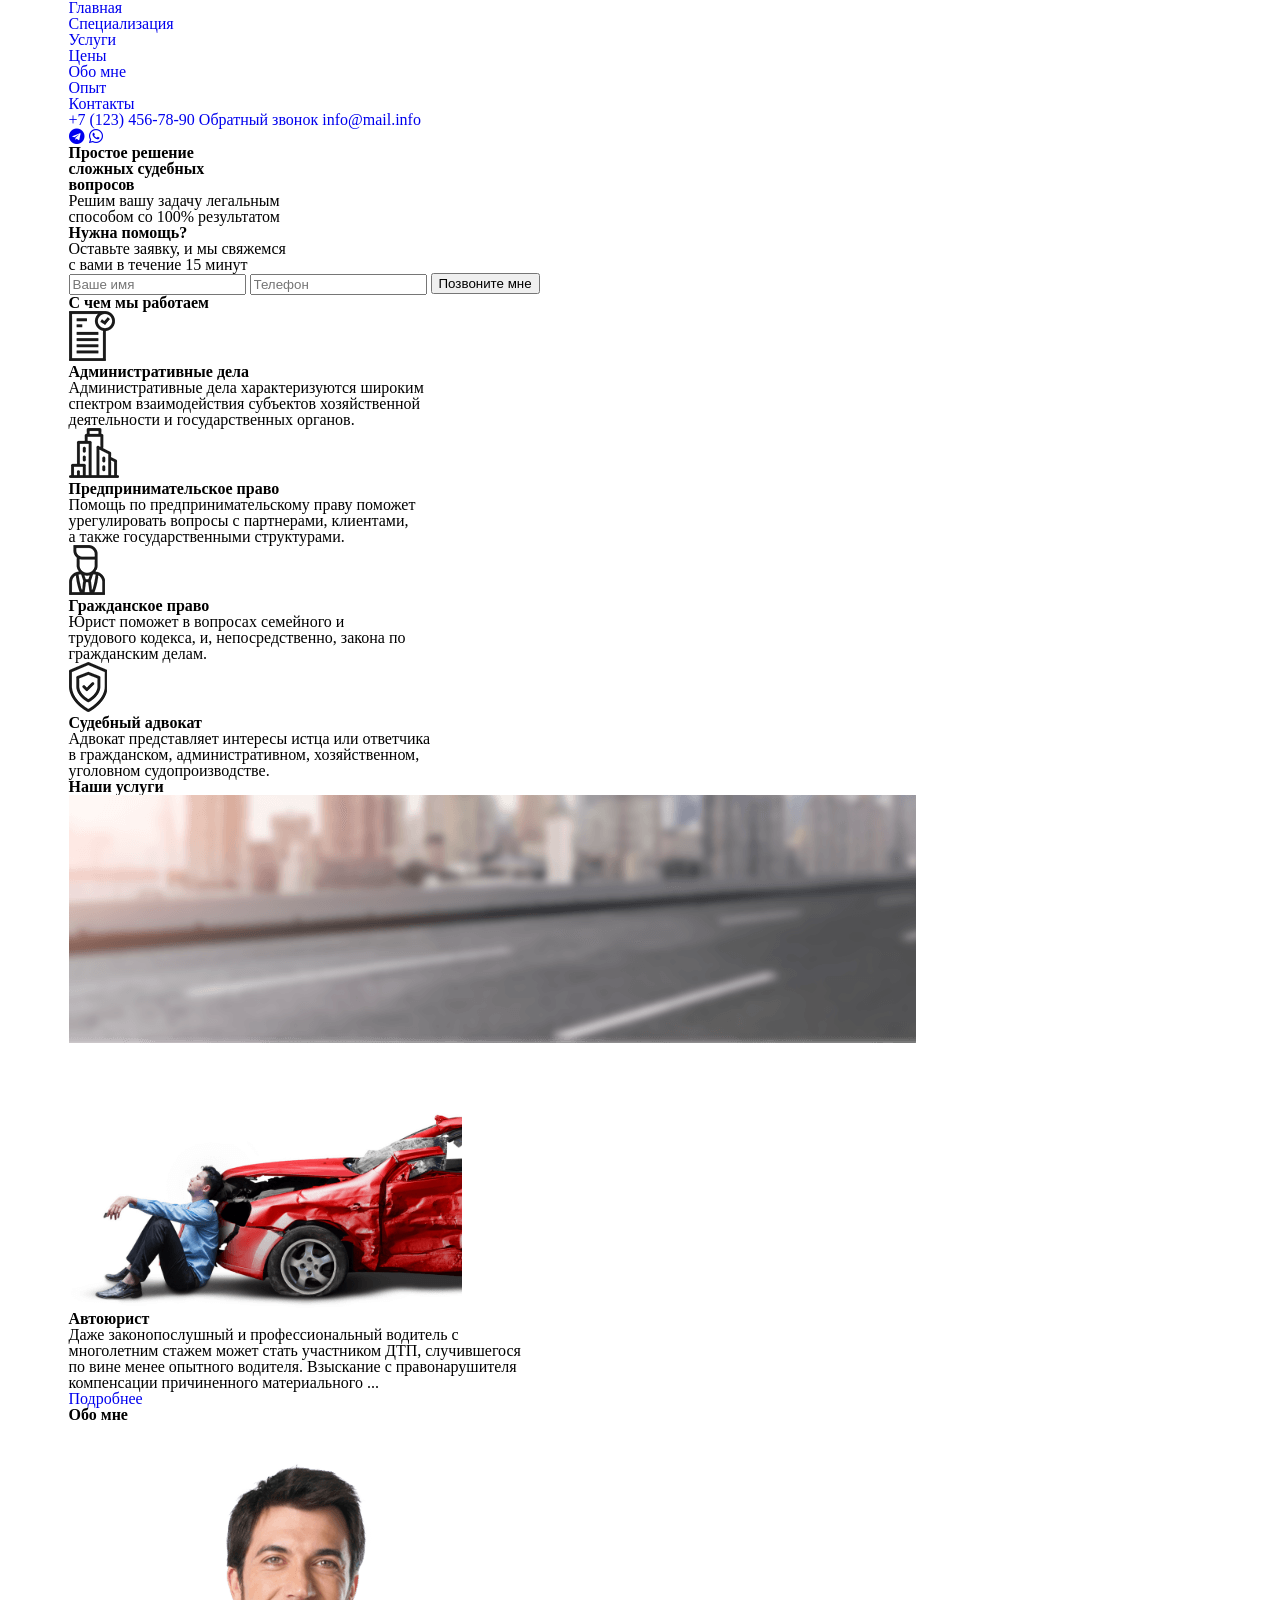
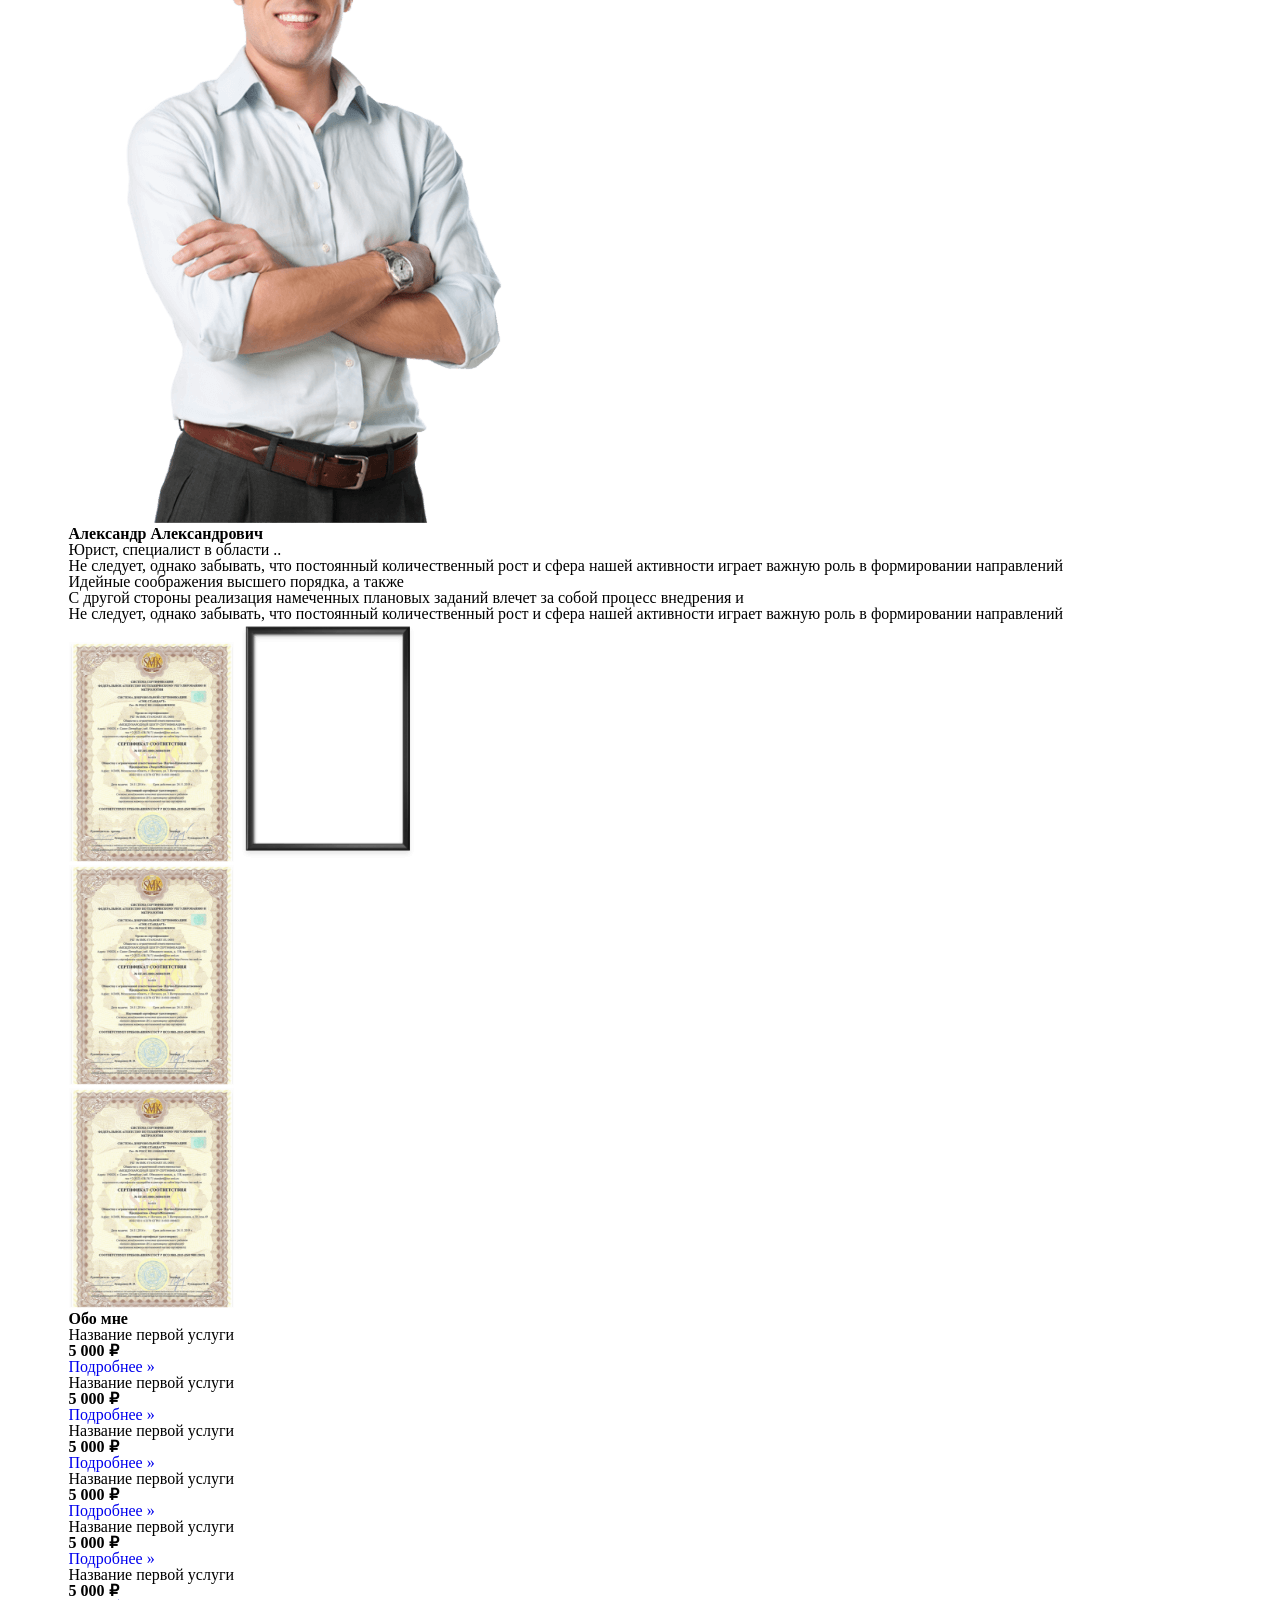
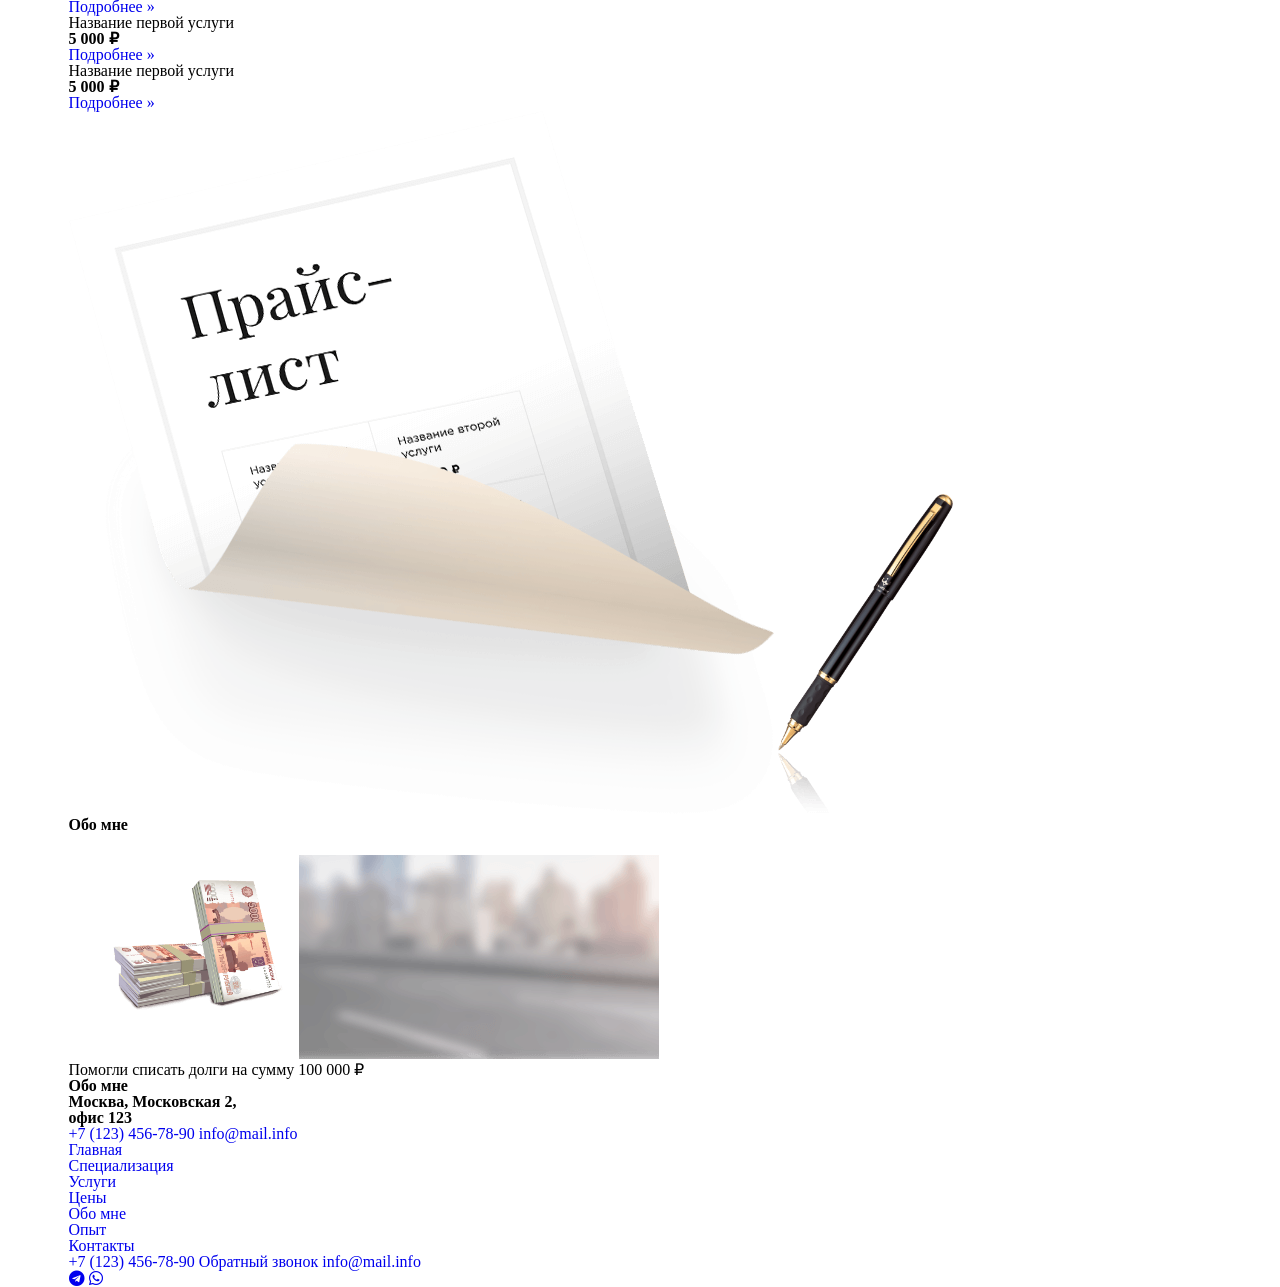
==== main.html @ ee19f7ca "Add files via upload" ====
<!DOCTYPE html>
<html lang="ru">

<head>
    <meta charset="UTF-8">
    <meta name="viewport" content="width=device-width, initial-scale=1.0">
    <meta http-equiv="X-UA-Compatible" content="ie=edge">
    <title>main</title>
    <link rel="stylesheet" href="css/reset.css">
    <link rel="stylesheet" href="css/slick.css">
    <link rel="stylesheet" href="css/jquery.fancybox.css">
    <link rel="stylesheet" href='css/styleicon.css'>
    <link rel="stylesheet" href="css/style.css">
</head>

<body>
    <div class="header">
        <div class="conteiner">
            <div class="header__wrapper">
                <div class="menu__burger">
                    <span class='menu__burger-line'></span>
                </div>
                <nav class="menu">
                    <ul class="menu__list">
                        <li class="menu__list-inner">
                            <a class='menu__list-link' href="#">
                                Главная
                            </a>
                        </li>
                        <li class="menu__list-inner">
                            <a class='menu__list-link' href="#">
                                Специализация
                            </a>
                        </li>
                        <li class="menu__list-inner">
                            <a class='menu__list-link' href="#">
                                Услуги
                            </a>
                        </li>
                        <li class="menu__list-inner">
                            <a class='menu__list-link' href="#">
                                Цены
                            </a>
                        </li>
                        <li class="menu__list-inner">
                            <a class='menu__list-link' href="#">
                                Обо мне
                            </a>
                        </li>
                        <li class="menu__list-inner">
                            <a class='menu__list-link' href="#">
                                Опыт
                            </a>
                        </li>
                        <li class="menu__list-inner">
                            <a class='menu__list-link' href="#">
                                Контакты
                            </a>
                        </li>
                    </ul>
                </nav>
                <div class="header__box">
                    <div class="header__box-conteiner">
                        <a class="header__conteiner-link" href="tel:+71234567890">
                            +7 (123) 456-78-90
                        </a>
                        <a class="header__conteiner-link" href="#">
                            Обратный звонок
                        </a>
                        <a class="header__conteiner-link" href="mailto:info@mail.info">
                            info@mail.info
                        </a>
                    </div>
                    <div class="header__box-wrapp">
                        <a class="header__wrapp-link" href="#">
                            <i class="fab fa-telegram"></i>
                        </a>
                        <a class="header__wrapp-link" href="#">
                            <i class="fab fa-whatsapp"></i>
                        </a>
                    </div>
                </div>
            </div>
        </div>
    </div>
    <main class="main">
        <div class="conteiner">
            <div class="main__wrapper">
                <div class="main__wrapp">
                    <h1>
                        Простое решение<br>
                        <span>
                            сложных судебных<br>
                        </span>
                        вопросов
                    </h1>
                    <p>
                        Решим вашу задачу легальным<br>
                        способом со
                        <span>
                            100%
                        </span>
                        результатом
                    </p>
                </div>
                <div class="main__form">
                    <h2>
                        Нужна помощь?
                    </h2>
                    <p>
                        Оставьте заявку, и мы свяжемся<br>
                        с вами в течение
                        <span>
                            15 минут
                        </span>
                    </p>
                    <form class='main__form-form' action="/">
                        <input class='main__form-input' type="text" placeholder="Ваше имя">
                        <input class='main__form-input' type="text" placeholder="Телефон">
                        <button class='main__form-btn'>Позвоните мне</button>
                    </form>
                </div>
            </div>
        </div>
    </main>

    <section class="job">
        <div class="conteiner">
            <div class="title">
                <h2>
                    С чем мы работаем
                </h2>
            </div>
            <div class="job__wrapper">
                <div class="job__wrapper-box">
                    <img src="images/job__1.png" alt="">
                    <div class="job__box-content">
                        <h3>
                            Административные дела
                        </h3>
                        <p>
                            Административные дела характеризуются широким<br>
                            спектром взаимодействия субъектов хозяйственной<br>
                            деятельности и государственных органов.
                        </p>
                    </div>
                </div>
                <div class="job__wrapper-box">
                    <img src="images/job__2.png" alt="">
                    <div class="job__box-content">
                        <h3>
                            Предпринимательское право
                        </h3>
                        <p>
                            Помощь по предпринимательскому праву поможет<br>
                            урегулировать вопросы с партнерами, клиентами,<br>
                            а также государственными структурами.
                        </p>
                    </div>
                </div>
                <div class="job__wrapper-box">
                    <img src="images/job__3.png" alt="">
                    <div class="job__box-content">
                        <h3>
                            Гражданское право
                        </h3>
                        <p>
                            Юрист поможет в вопросах семейного и<br>
                            трудового кодекса, и, непосредственно, закона по<br>
                            гражданским делам.
                        </p>
                    </div>
                </div>
                <div class="job__wrapper-box">
                    <img src="images/job__4.png" alt="">
                    <div class="job__box-content">
                        <h3>
                            Судебный адвокат
                        </h3>
                        <p>
                            Адвокат представляет интересы истца или ответчика<br>
                            в гражданском, административном, хозяйственном,<br>
                            уголовном судопроизводстве.
                        </p>
                    </div>
                </div>
            </div>
        </div>
    </section>

    <section class="services">
        <div class="conteiner">
            <div class="title">
                <h2>
                    Наши услуги
                </h2>
            </div>
            <div class="services__slaider">
                <div class="services__slaider-box">
                    <div class="services__box-img">
                        <img src="images/service__img.png" alt="">
                        <img src="images/service__car.png" alt="">
                    </div>
                    <div class="services__box-content">
                        <div class="services__content-content">
                            <h3>
                                Автоюрист
                            </h3>
                            <p>
                                Даже законопослушный и профессиональный водитель с<br>
                                многолетним стажем может стать участником ДТП, случившегося<br>
                                по вине менее опытного водителя. Взыскание с правонарушителя<br>
                                компенсации причиненного материального ...
                            </p>
                        </div>
                        <a class="services__content-btn" href="#">
                            Подробнее
                        </a>
                    </div>
                </div>
            </div>
        </div>
    </section>

    <section class="about">
        <div class="conteiner">
            <div class="title">
                <h2>
                    Обо мне
                </h2>
            </div>
            <div class="about__wrapp">
                <div class="about__wrapp-img">
                    <img src="images/about__foto.png" alt="">
                    <div class="about__wrapp-img-content">
                        <h3>
                            Александр Александрович
                        </h3>
                        <p>
                            Юрист, специалист в области ..
                        </p>
                    </div>
                </div>
                <div class="about__wrapp-conteiner">
                    <ul>
                        <li>
                            Не следует, однако забывать, что постоянный количественный рост и сфера нашей активности
                            играет важную роль в формировании направлений
                        </li>
                        <li>
                            Идейные соображения высшего порядка, а также
                        </li>
                        <li>
                            С другой стороны реализация намеченных плановых заданий влечет за собой процесс внедрения и
                        </li>
                        <li>
                            Не следует, однако забывать, что постоянный количественный рост и сфера нашей активности
                            играет важную роль в формировании направлений
                        </li>
                    </ul>
                </div>
                <div class="about__slaider">
                    <div class="about__slaider-box">
                        <img src="images/diplom.png" alt="">
                        <img src="images/diplom__ramka.png" alt="">
                    </div>
                    <div class="about__slaider-box">
                        <img src="images/diplom__2.png" alt="">
                    </div>
                    <div class="about__slaider-box">
                        <img src="images/diplom__3.png" alt="">
                    </div>
                </div>
            </div>
        </div>
    </section>

    <section class="pay">
        <div class="conteiner">
            <div class="title">
                <h2>
                    Обо мне
                </h2>
            </div>
            <div class="pay__wrapp">
                <div class="pay__wrapp-box">
                    <div class="pay__box-conteiner">
                        <div class="pay__box-inner">
                            <p>
                                Название первой услуги
                            </p>
                            <h3>
                                5 000 ₽
                            </h3>
                            <a href="#" class="pay__box-link">
                                Подробнее »
                            </a>
                        </div>
                        <div class="pay__box-inner">
                            <p>
                                Название первой услуги
                            </p>
                            <h3>
                                5 000 ₽
                            </h3>
                            <a href="#" class="pay__box-link">
                                Подробнее »
                            </a>
                        </div>
                        <div class="pay__box-inner">
                            <p>
                                Название первой услуги
                            </p>
                            <h3>
                                5 000 ₽
                            </h3>
                            <a href="#" class="pay__box-link">
                                Подробнее »
                            </a>
                        </div>
                        <div class="pay__box-inner">
                            <p>
                                Название первой услуги
                            </p>
                            <h3>
                                5 000 ₽
                            </h3>
                            <a href="#" class="pay__box-link">
                                Подробнее »
                            </a>
                        </div>
                    </div>
                    <div class="pay__box-conteiner">
                        <div class="pay__box-inner">
                            <p>
                                Название первой услуги
                            </p>
                            <h3>
                                5 000 ₽
                            </h3>
                            <a href="#" class="pay__box-link">
                                Подробнее »
                            </a>
                        </div>
                        <div class="pay__box-inner">
                            <p>
                                Название первой услуги
                            </p>
                            <h3>
                                5 000 ₽
                            </h3>
                            <a href="#" class="pay__box-link">
                                Подробнее »
                            </a>
                        </div>
                        <div class="pay__box-inner">
                            <p>
                                Название первой услуги
                            </p>
                            <h3>
                                5 000 ₽
                            </h3>
                            <a href="#" class="pay__box-link">
                                Подробнее »
                            </a>
                        </div>
                        <div class="pay__box-inner">
                            <p>
                                Название первой услуги
                            </p>
                            <h3>
                                5 000 ₽
                            </h3>
                            <a href="#" class="pay__box-link">
                                Подробнее »
                            </a>
                        </div>
                    </div>
                </div>
                <div class="pay__wrapp-conteiner">
                    <img src="images/pay__list.png" alt="">
                    <img src="images/pen.png" alt="">
                </div>
            </div>
        </div>
    </section>

    <section class="help">
        <div class="conteiner">
            <div class="title">
                <h2>
                    Обо мне
                </h2>
            </div>
            <div class="help__slaider">
                <div class="help__slaider-box">
                    <img src="images/many.png" alt="">
                    <img src="images/pay__back.png" alt="">
                    <p>
                        Помогли списать долги на сумму 100 000 ₽
                    </p>
                </div>

            </div>
        </div>
    </section>

    <section class="contacts">
        <div class="conteiner">
            <div class="title">
                <h2>
                    Обо мне
                </h2>
            </div>
            <div class="contacts__wrapp">
                <div class="contacts__wrapp-box">
                    <h3>
                        Москва, Московская 2,<br>
                        офис 123
                    </h3>
                    <a href="tel:+71234567890">
                        +7 (123) 456-78-90
                    </a>
                    <a href="mailto:info@mail.info">
                        info@mail.info
                    </a>
                </div>
                <div class="contacts__wrapp-map">

                </div>
            </div>
        </div>
    </section>
    <footer class="footer">
        <div class="conteiner">
            <div class="footer__wrapper">
                <nav class="footer__menu">
                    <ul class="footer__menu-list">
                        <li class="footer__list-inner">
                            <a class='footer__list-link' href="#">
                                Главная
                            </a>
                        </li>
                        <li class="footer__list-inner">
                            <a class='footer__list-link' href="#">
                                Специализация
                            </a>
                        </li>
                        <li class="footer__list-inner">
                            <a class='footer__list-link' href="#">
                                Услуги
                            </a>
                        </li>
                        <li class="footer__list-inner">
                            <a class='footer__list-link' href="#">
                                Цены
                            </a>
                        </li>
                        <li class="footer__list-inner">
                            <a class='footer__list-link' href="#">
                                Обо мне
                            </a>
                        </li>
                        <li class="footer__list-inner">
                            <a class='footer__list-link' href="#">
                                Опыт
                            </a>
                        </li>
                        <li class="footer__list-inner">
                            <a class='footer__list-link' href="#">
                                Контакты
                            </a>
                        </li>
                    </ul>
                </nav>
                <div class="footer__box">
                    <div class="footer__box-conteiner">
                        <a class="footer__conteiner-link" href="tel:+71234567890">
                            +7 (123) 456-78-90
                        </a>
                        <a class="footer__conteiner-link" href="#">
                            Обратный звонок
                        </a>
                        <a class="footer__conteiner-link" href="mailto:info@mail.info">
                            info@mail.info
                        </a>
                    </div>
                    <div class="footer__box-wrapp">
                        <a class="footer__wrapp-link" href="#">
                            <i class="fab fa-telegram"></i>
                        </a>
                        <a class="footer__wrapp-link" href="#">
                            <i class="fab fa-whatsapp"></i>
                        </a>
                    </div>
                </div>
            </div>
        </div>
    </footer>

    <script src="https://ajax.googleapis.com/ajax/libs/jquery/3.4.1/jquery.min.js"></script>
    <script src="js/slick.min.js"></script>
    <script src="js/jquery.fancybox.min.js"></script>
    <script src="js/main.js"></script>
</body>

</html>
---- css/style.css ----
@font-face {
    font-family: 'Gilroy';
    src: url('../font/Gilroy-Bold.eot');
    src: url('../font/Gilroy-Bold.eot?#iefix') format('embedded-opentype'),
        url('../font/Gilroy-Bold.woff2') format('woff2'),
        url('../font/Gilroy-Bold.woff') format('woff'),
        url('../font/Gilroy-Bold.ttf') format('truetype'),
        url('../font/Gilroy-Bold.svg#Gilroy-Bold') format('svg');
    font-weight: bold;
    font-style: normal;
    font-display: swap;
}

@font-face {
    font-family: 'Gilroy';
    src: url('../font/Gilroy-Bold_1.eot');
    src: url('../font/Gilroy-Bold_1.eot?#iefix') format('embedded-opentype'),
        url('../font/Gilroy-Bold_1.woff2') format('woff2'),
        url('../font/Gilroy-Bold_1.woff') format('woff'),
        url('../font/Gilroy-Bold_1.ttf') format('truetype'),
        url('../font/Gilroy-Bold_1.svg#Gilroy-Bold') format('svg');
    font-weight: bold;
    font-style: normal;
    font-display: swap;
}

@font-face {
    font-family: 'Gilroy';
    src: url('../font/Gilroy-Regular.eot');
    src: url('../font/Gilroy-Regular.eot?#iefix') format('embedded-opentype'),
        url('../font/Gilroy-Regular.woff2') format('woff2'),
        url('../font/Gilroy-Regular.woff') format('woff'),
        url('../font/Gilroy-Regular.ttf') format('truetype'),
        url('../font/Gilroy-Regular.svg#Gilroy-Regular') format('svg');
    font-weight: normal;
    font-style: normal;
    font-display: swap;
}

@font-face {
    font-family: 'Gilroy';
    src: url('../font/Gilroy-Regular_1.eot');
    src: url('../font/Gilroy-Regular_1.eot?#iefix') format('embedded-opentype'),
        url('../font/Gilroy-Regular_1.woff2') format('woff2'),
        url('../font/Gilroy-Regular_1.woff') format('woff'),
        url('../font/Gilroy-Regular_1.ttf') format('truetype'),
        url('../font/Gilroy-Regular_1.svg#Gilroy-Regular') format('svg');
    font-weight: normal;
    font-style: normal;
    font-display: swap;
}

@font-face {
    font-family: 'Gotham Pro';
    src: url('../font/GothamPro-Bold.eot');
    src: url('../font/GothamPro-Bold.eot?#iefix') format('embedded-opentype'),
        url('../font/GothamPro-Bold.woff2') format('woff2'),
        url('../font/GothamPro-Bold.woff') format('woff'),
        url('../font/GothamPro-Bold.ttf') format('truetype'),
        url('../font/GothamPro-Bold.svg#GothamPro-Bold') format('svg');
    font-weight: bold;
    font-style: normal;
    font-display: swap;
}

@font-face {
    font-family: 'Gotham Pro';
    src: url('../font/GothamPro.eot');
    src: url('../font/GothamPro.eot?#iefix') format('embedded-opentype'),
        url('../font/GothamPro.woff2') format('woff2'),
        url('../font/GothamPro.woff') format('woff'),
        url('../font/GothamPro.ttf') format('truetype'),
        url('../font/GothamPro.svg#GothamPro') format('svg');
    font-weight: normal;
    font-style: normal;
    font-display: swap;
}

@font-face {
    font-family: 'Gotham Pro';
    src: url('../font/GothamPro-Bold_1.eot');
    src: url('../font/GothamPro-Bold_1.eot?#iefix') format('embedded-opentype'),
        url('../font/GothamPro-Bold_1.woff2') format('woff2'),
        url('../font/GothamPro-Bold_1.woff') format('woff'),
        url('../font/GothamPro-Bold_1.ttf') format('truetype'),
        url('../font/GothamPro-Bold_1.svg#GothamPro-Bold') format('svg');
    font-weight: bold;
    font-style: normal;
    font-display: swap;
}

@font-face {
    font-family: 'Gotham Pro';
    src: url('../font/GothamPro_1.eot');
    src: url('../font/GothamPro_1.eot?#iefix') format('embedded-opentype'),
        url('../font/GothamPro_1.woff2') format('woff2'),
        url('../font/GothamPro_1.woff') format('woff'),
        url('../font/GothamPro_1.ttf') format('truetype'),
        url('../font/GothamPro_1.svg#GothamPro') format('svg');
    font-weight: normal;
    font-style: normal;
    font-display: swap;
}

@font-face {
    font-family: 'Gotham Pro';
    src: url('../font/GothamPro-Medium.eot');
    src: url('../font/GothamPro-Medium.eot?#iefix') format('embedded-opentype'),
        url('../font/GothamPro-Medium.woff2') format('woff2'),
        url('../font/GothamPro-Medium.woff') format('woff'),
        url('../font/GothamPro-Medium.ttf') format('truetype'),
        url('../font/GothamPro-Medium.svg#GothamPro-Medium') format('svg');
    font-weight: 500;
    font-style: normal;
    font-display: swap;
}

@font-face {
    font-family: 'Gotham Pro';
    src: url('../font/GothamPro-Medium_1.eot');
    src: url('../font/GothamPro-Medium_1.eot?#iefix') format('embedded-opentype'),
        url('../font/GothamPro-Medium_1.woff2') format('woff2'),
        url('../font/GothamPro-Medium_1.woff') format('woff'),
        url('../font/GothamPro-Medium_1.ttf') format('truetype'),
        url('../font/GothamPro-Medium_1.svg#GothamPro-Medium') format('svg');
    font-weight: 500;
    font-style: normal;
    font-display: swap;
}

@font-face {
    font-family: 'Open Sans';
    src: url('../font/OpenSans-ExtraBold.eot');
    src: url('../font/OpenSans-ExtraBold.eot?#iefix') format('embedded-opentype'),
        url('../font/OpenSans-ExtraBold.woff2') format('woff2'),
        url('../font/OpenSans-ExtraBold.woff') format('woff'),
        url('../font/OpenSans-ExtraBold.ttf') format('truetype'),
        url('../font/OpenSans-ExtraBold.svg#OpenSans-ExtraBold') format('svg');
    font-weight: bold;
    font-style: normal;
    font-display: swap;
}

@font-face {
    font-family: 'Playfair Display';
    src: url('../font/PlayfairDisplay-Regular.eot');
    src: url('../font/PlayfairDisplay-Regular.eot?#iefix') format('embedded-opentype'),
        url('../font/PlayfairDisplay-Regular.woff2') format('woff2'),
        url('../font/PlayfairDisplay-Regular.woff') format('woff'),
        url('../font/PlayfairDisplay-Regular.ttf') format('truetype'),
        url('../font/PlayfairDisplay-Regular.svg#PlayfairDisplay-Regular') format('svg');
    font-weight: normal;
    font-style: normal;
    font-display: swap;
}

* {
    box-sizing: border-box;
}

a {
    text-decoration: none;
}

ul {
    list-style: none;
}

.conteiner {
    max-width: 1163px;
    padding: 0 10px;
    margin: 0 auto;
}

/*-----------menu__burger------------*/
.menu__burger {

    width: 30px;
    height: 20px;
    position: relative;
    top: 50%;
    cursor: pointer;

    display: none;
}

.menu__burger::before,
.menu__burger::after {
    content: '';
    background-color: #0096FF;
    position: absolute;
    width: 100%;
    height: 2px;
    left: 0;
}

.menu__burger::before {
    top: 0;
}

.menu__burger-line {
    background-color: #0096FF;
    position: absolute;
    width: 100%;
    height: 2px;
    left: 0;
    top: 9px;
}

.menu__burger::after {
    bottom: 0;
}

.burger__active {
    position: relative;
    z-index: 8;
}

.burger__active::before {
    transform: rotate(45deg);
    top: 9px;
    background-color: rgb(250, 24, 24);

}

.burger__active .menu__burger-line {
    transform: scale(0);
}

.burger__active::after {
    transform: rotate(-45deg);
    bottom: 9px;
    background-color: rgb(250, 24, 24);

}
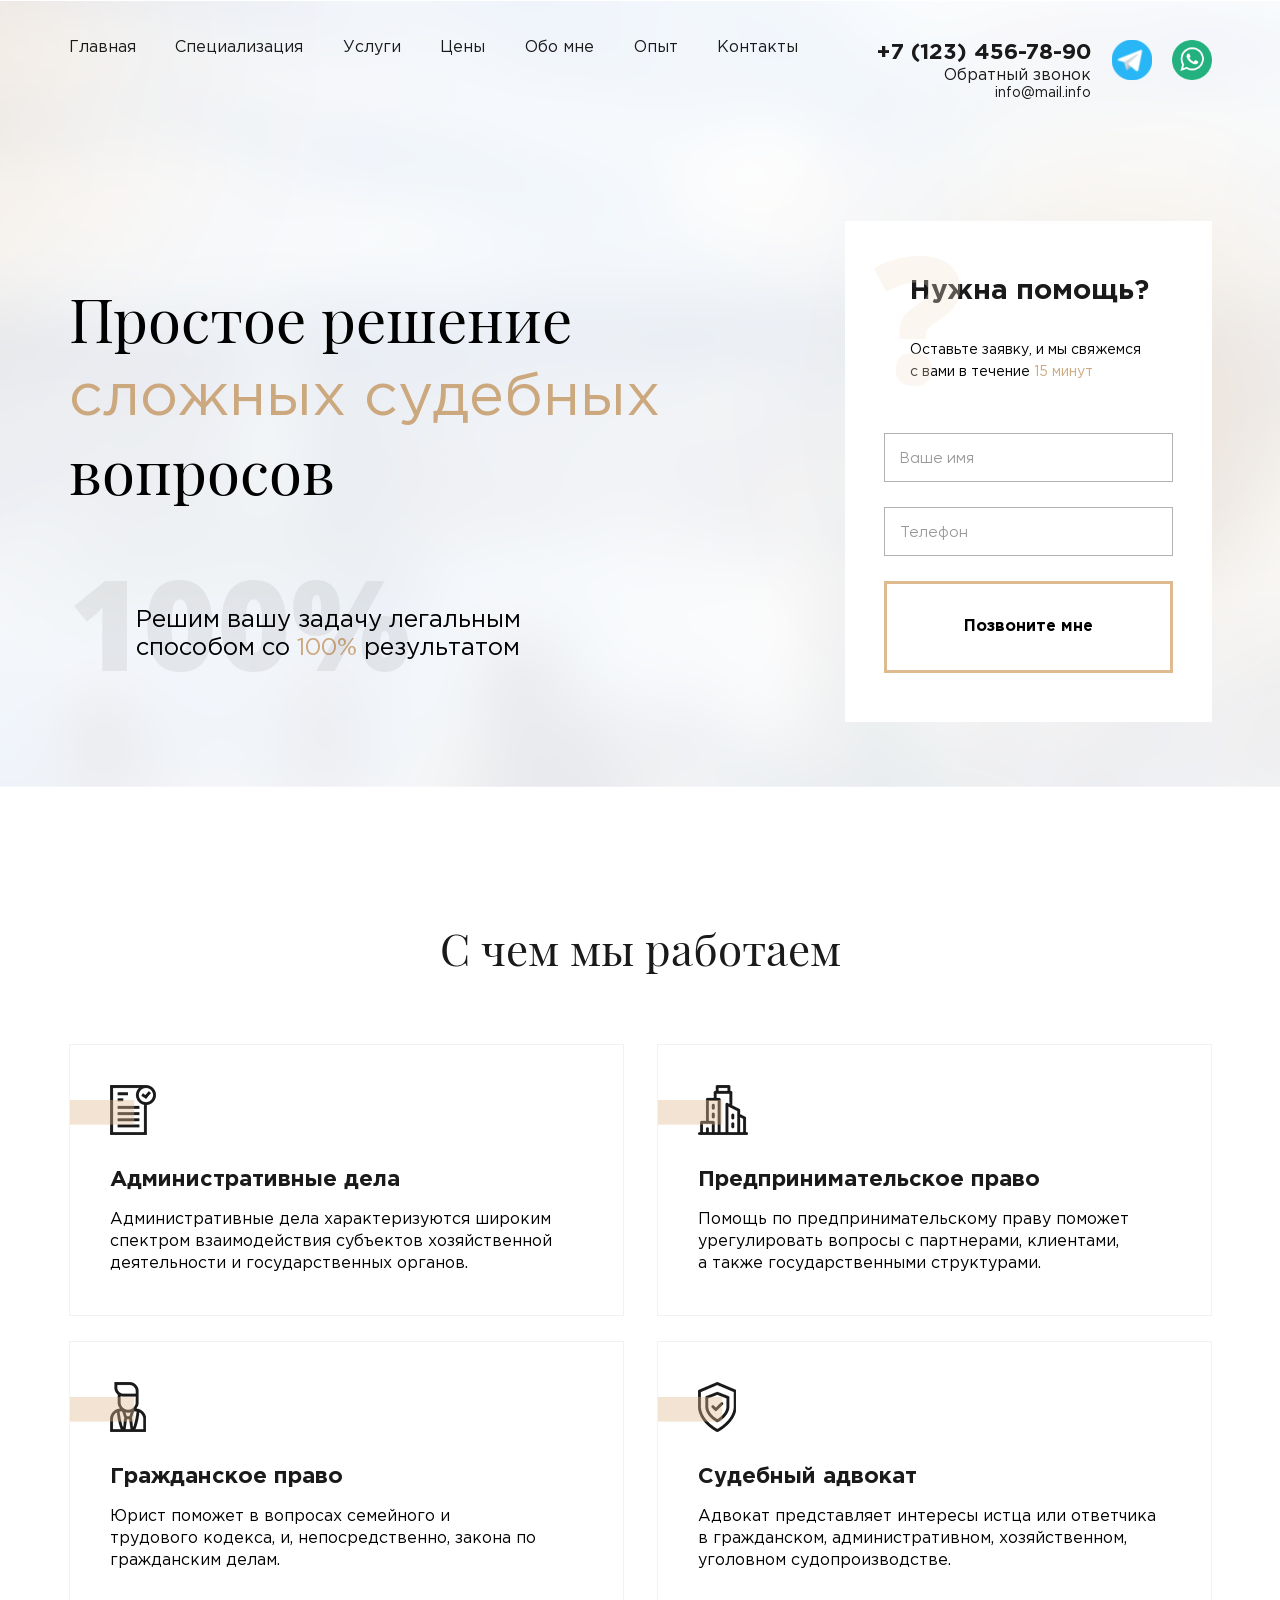
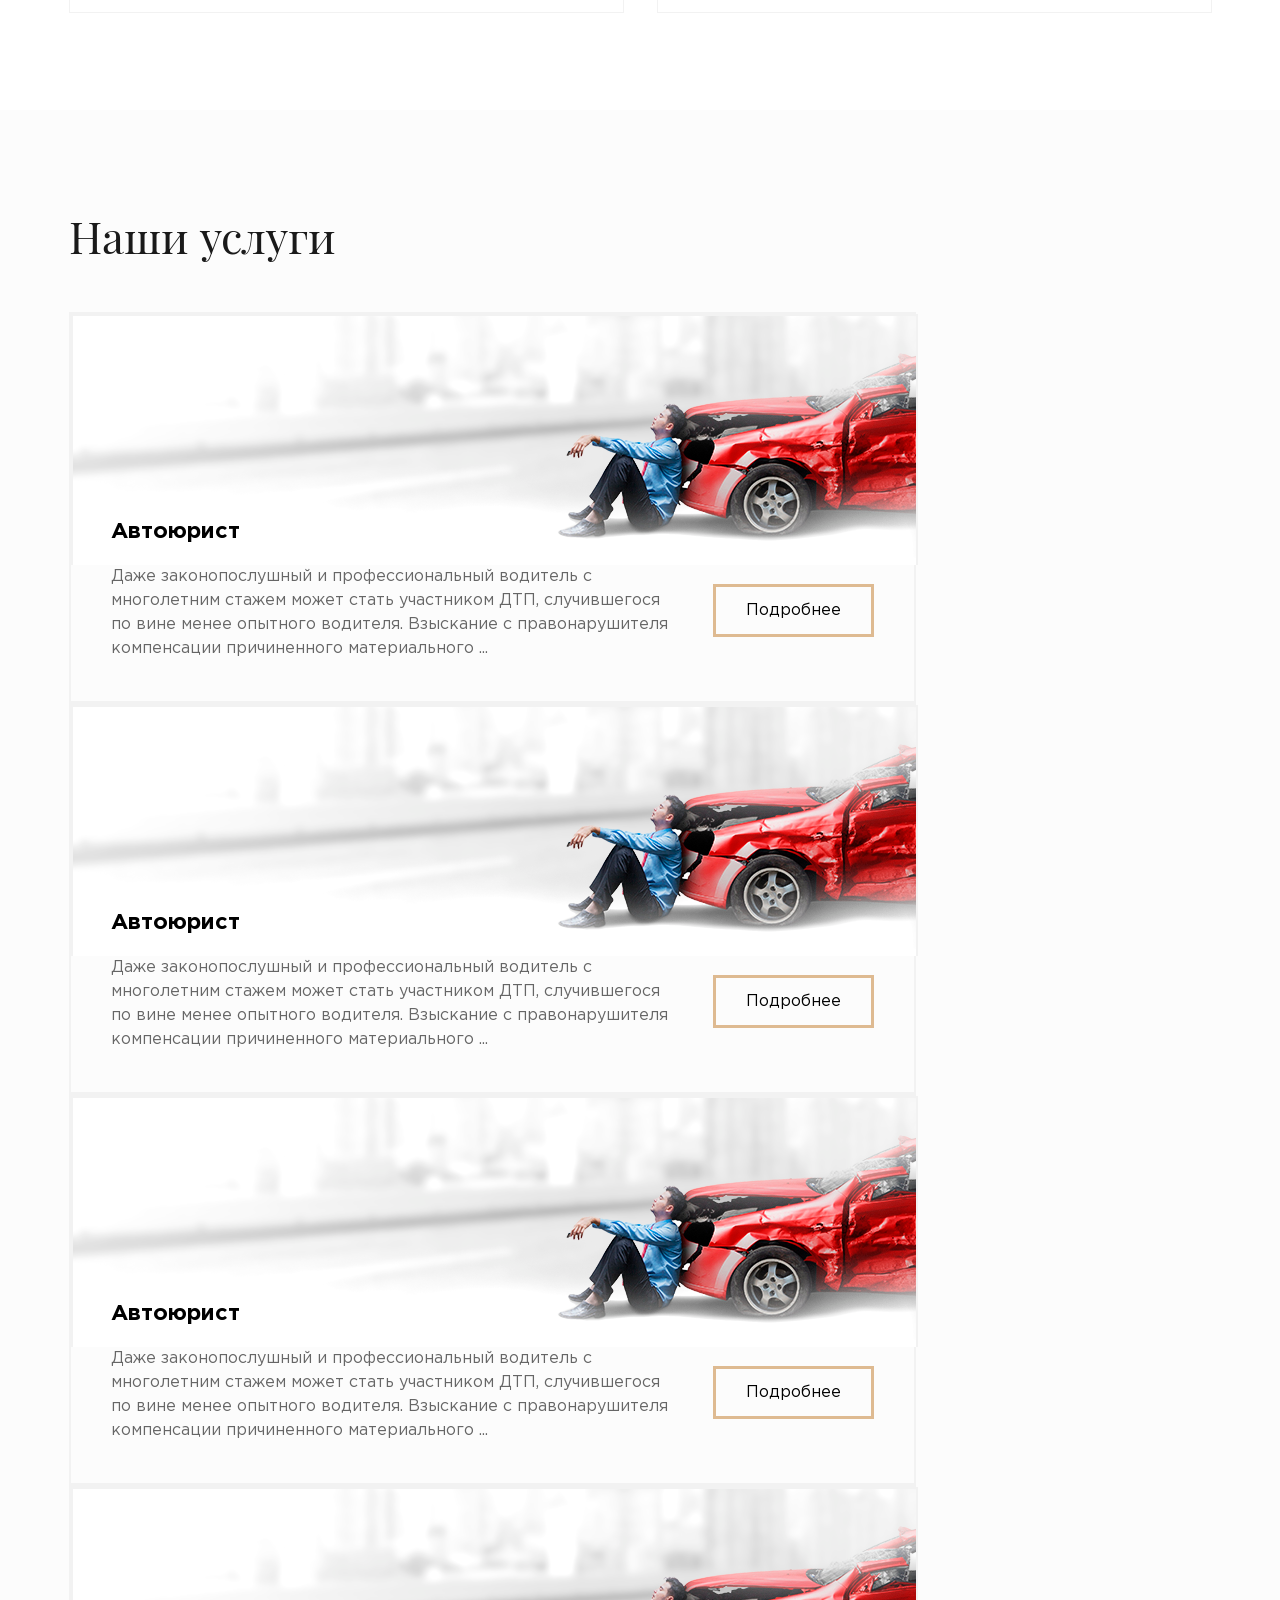
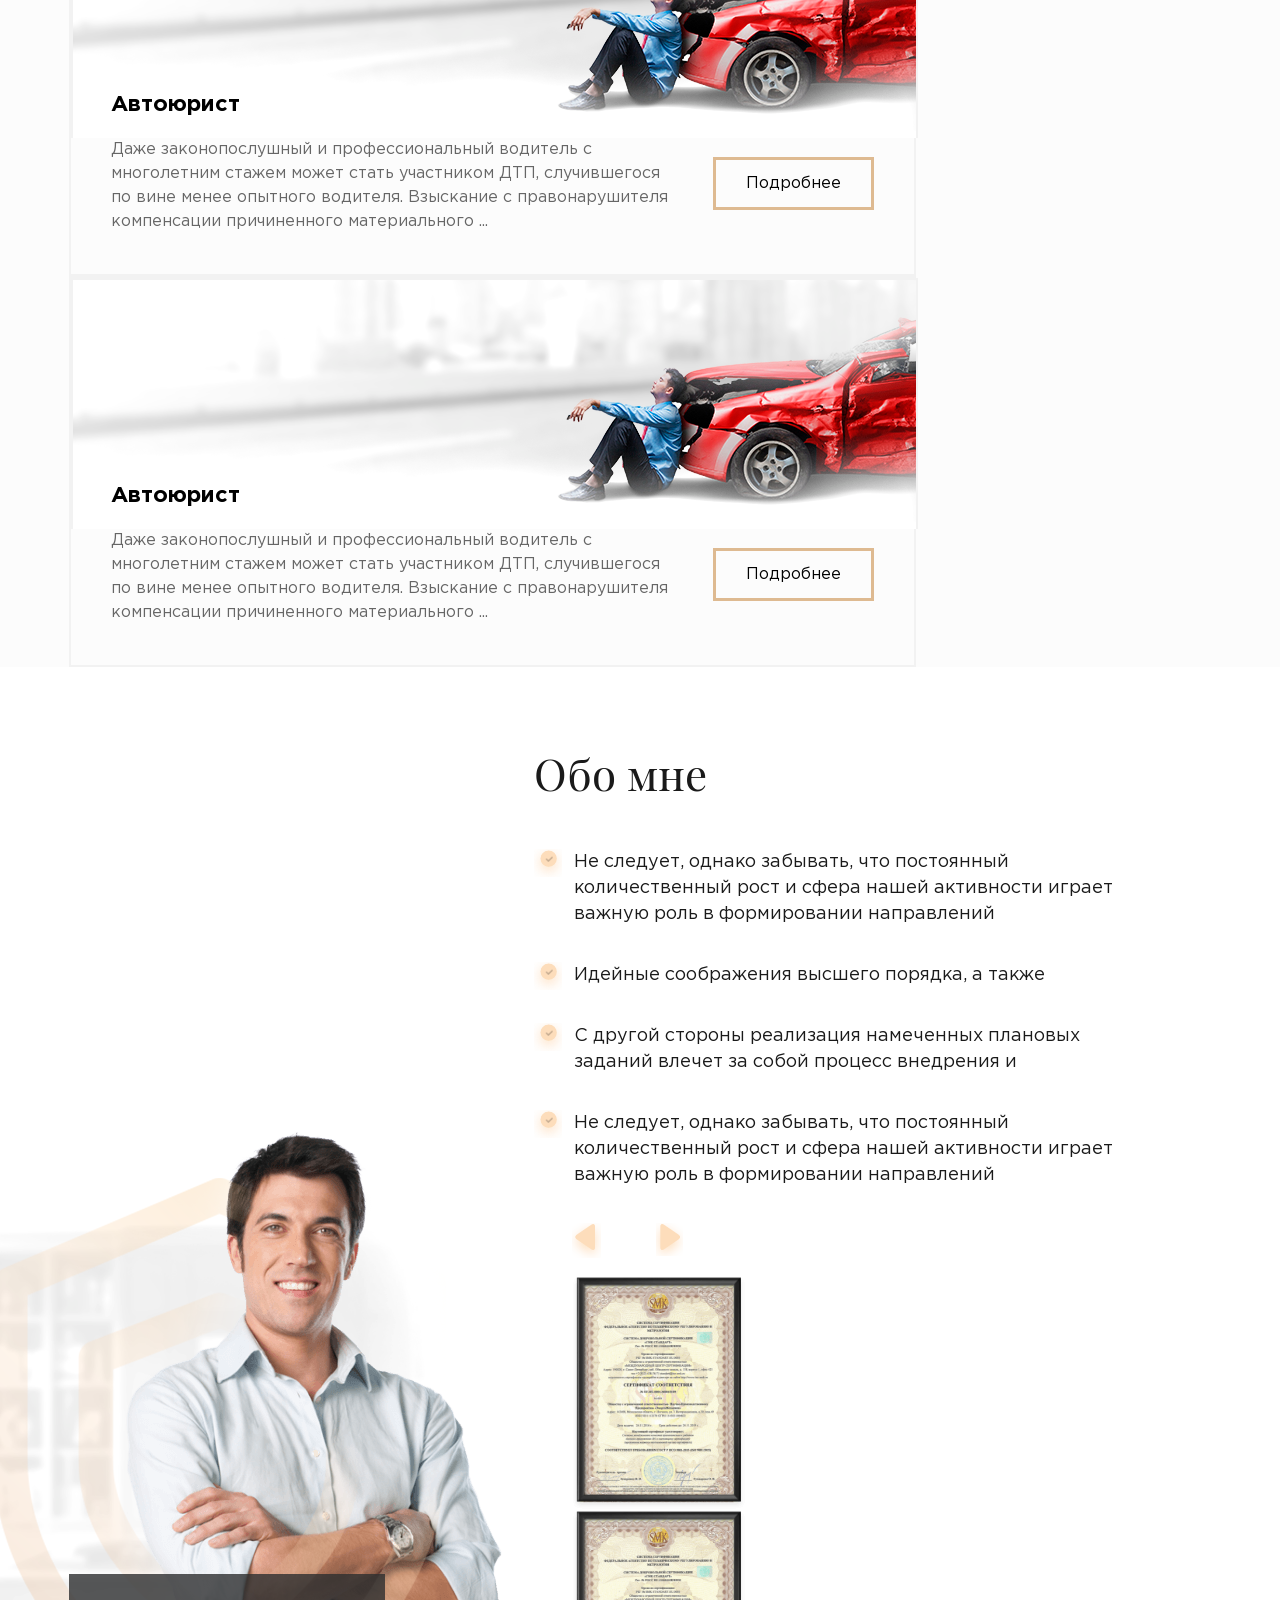
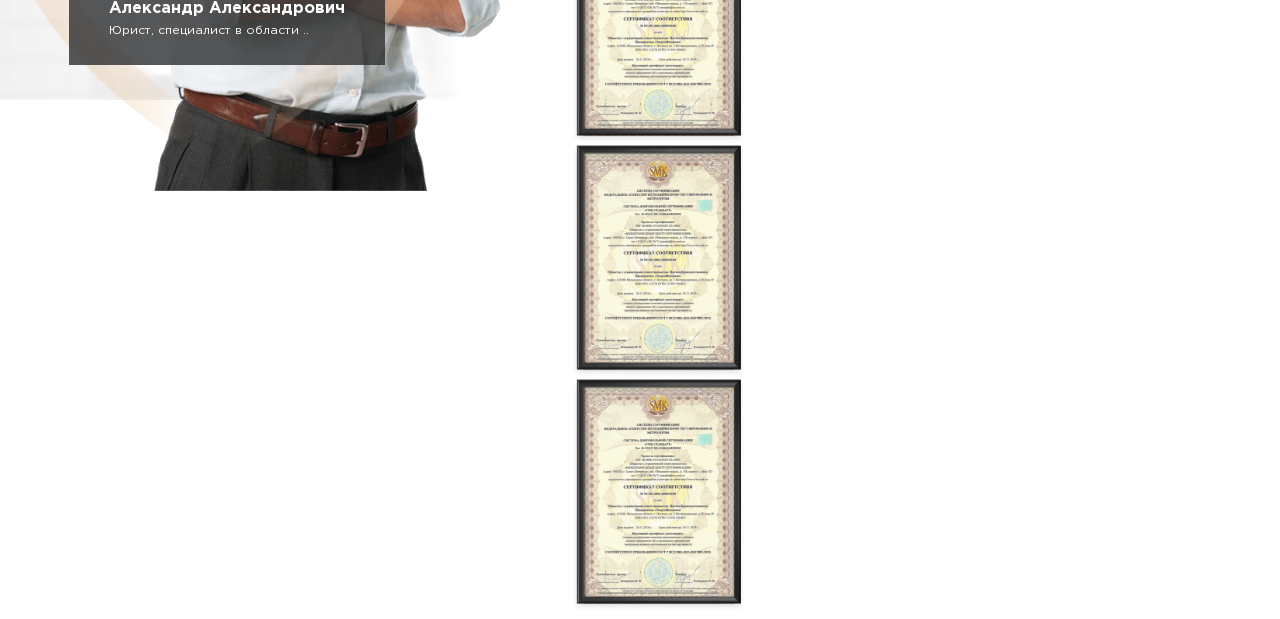
==== commit 37f5ff93: "Add files via upload" ====
--- a/main.html
+++ b/main.html
@@ -61,22 +61,22 @@
                 </nav>
                 <div class="header__box">
                     <div class="header__box-conteiner">
-                        <a class="header__conteiner-link" href="tel:+71234567890">
+                        <a class="header__conteiner-link header-tell" href="tel:+71234567890">
                             +7 (123) 456-78-90
                         </a>
-                        <a class="header__conteiner-link" href="#">
+                        <a class="header__conteiner-link header-form" href="#">
                             Обратный звонок
                         </a>
-                        <a class="header__conteiner-link" href="mailto:info@mail.info">
+                        <a class="header__conteiner-link header-mail" href="mailto:info@mail.info">
                             info@mail.info
                         </a>
                     </div>
                     <div class="header__box-wrapp">
                         <a class="header__wrapp-link" href="#">
-                            <i class="fab fa-telegram"></i>
+                            <img src="images/telegram.png" alt="">
                         </a>
                         <a class="header__wrapp-link" href="#">
-                            <i class="fab fa-whatsapp"></i>
+                            <img src="images/whatsapp.png" alt="">
                         </a>
                     </div>
                 </div>
@@ -102,7 +102,11 @@
                         </span>
                         результатом
                     </p>
-                </div>
+                    <a href="#" class="main__wrapp-btn">
+                        Заполнить заявку
+                    </a>
+                </div>
+                <div class="main__form-back"></div>
                 <div class="main__form">
                     <h2>
                         Нужна помощь?
@@ -115,18 +119,18 @@
                         </span>
                     </p>
                     <form class='main__form-form' action="/">
-                        <input class='main__form-input' type="text" placeholder="Ваше имя">
-                        <input class='main__form-input' type="text" placeholder="Телефон">
+                        <input class='main__form-input' type="text" name='name' placeholder="Ваше имя">
+                        <input class='main__form-input' type="tel" name="tel" placeholder="Телефон">
                         <button class='main__form-btn'>Позвоните мне</button>
                     </form>
                 </div>
+
             </div>
         </div>
     </main>
-
     <section class="job">
         <div class="conteiner">
-            <div class="title">
+            <div class="title job__title">
                 <h2>
                     С чем мы работаем
                 </h2>
@@ -188,9 +192,11 @@
         </div>
     </section>
 
+
+
     <section class="services">
         <div class="conteiner">
-            <div class="title">
+            <div class="title services__title">
                 <h2>
                     Наши услуги
                 </h2>
@@ -198,7 +204,6 @@
             <div class="services__slaider">
                 <div class="services__slaider-box">
                     <div class="services__box-img">
-                        <img src="images/service__img.png" alt="">
                         <img src="images/service__car.png" alt="">
                     </div>
                     <div class="services__box-content">
@@ -218,13 +223,97 @@
                         </a>
                     </div>
                 </div>
+                <div class="services__slaider-box">
+                    <div class="services__box-img">
+                        <img src="images/service__car.png" alt="">
+                    </div>
+                    <div class="services__box-content">
+                        <div class="services__content-content">
+                            <h3>
+                                Автоюрист
+                            </h3>
+                            <p>
+                                Даже законопослушный и профессиональный водитель с<br>
+                                многолетним стажем может стать участником ДТП, случившегося<br>
+                                по вине менее опытного водителя. Взыскание с правонарушителя<br>
+                                компенсации причиненного материального ...
+                            </p>
+                        </div>
+                        <a class="services__content-btn" href="#">
+                            Подробнее
+                        </a>
+                    </div>
+                </div>
+                <div class="services__slaider-box">
+                    <div class="services__box-img">
+                        <img src="images/service__car.png" alt="">
+                    </div>
+                    <div class="services__box-content">
+                        <div class="services__content-content">
+                            <h3>
+                                Автоюрист
+                            </h3>
+                            <p>
+                                Даже законопослушный и профессиональный водитель с<br>
+                                многолетним стажем может стать участником ДТП, случившегося<br>
+                                по вине менее опытного водителя. Взыскание с правонарушителя<br>
+                                компенсации причиненного материального ...
+                            </p>
+                        </div>
+                        <a class="services__content-btn" href="#">
+                            Подробнее
+                        </a>
+                    </div>
+                </div>
+                <div class="services__slaider-box">
+                    <div class="services__box-img">
+                        <img src="images/service__car.png" alt="">
+                    </div>
+                    <div class="services__box-content">
+                        <div class="services__content-content">
+                            <h3>
+                                Автоюрист
+                            </h3>
+                            <p>
+                                Даже законопослушный и профессиональный водитель с<br>
+                                многолетним стажем может стать участником ДТП, случившегося<br>
+                                по вине менее опытного водителя. Взыскание с правонарушителя<br>
+                                компенсации причиненного материального ...
+                            </p>
+                        </div>
+                        <a class="services__content-btn" href="#">
+                            Подробнее
+                        </a>
+                    </div>
+                </div>
+                <div class="services__slaider-box">
+                    <div class="services__box-img">
+                        <img src="images/service__car.png" alt="">
+                    </div>
+                    <div class="services__box-content">
+                        <div class="services__content-content">
+                            <h3>
+                                Автоюрист
+                            </h3>
+                            <p>
+                                Даже законопослушный и профессиональный водитель с<br>
+                                многолетним стажем может стать участником ДТП, случившегося<br>
+                                по вине менее опытного водителя. Взыскание с правонарушителя<br>
+                                компенсации причиненного материального ...
+                            </p>
+                        </div>
+                        <a class="services__content-btn" href="#">
+                            Подробнее
+                        </a>
+                    </div>
+                </div>
             </div>
         </div>
     </section>
 
     <section class="about">
         <div class="conteiner">
-            <div class="title">
+            <div class="title about__title-1">
                 <h2>
                     Обо мне
                 </h2>
@@ -242,6 +331,11 @@
                     </div>
                 </div>
                 <div class="about__wrapp-conteiner">
+                    <div class="title about__title-2">
+                        <h2>
+                            Обо мне
+                        </h2>
+                    </div>
                     <ul>
                         <li>
                             Не следует, однако забывать, что постоянный количественный рост и сфера нашей активности
@@ -258,23 +352,30 @@
                             играет важную роль в формировании направлений
                         </li>
                     </ul>
-                </div>
-                <div class="about__slaider">
-                    <div class="about__slaider-box">
-                        <img src="images/diplom.png" alt="">
-                        <img src="images/diplom__ramka.png" alt="">
-                    </div>
-                    <div class="about__slaider-box">
-                        <img src="images/diplom__2.png" alt="">
-                    </div>
-                    <div class="about__slaider-box">
-                        <img src="images/diplom__3.png" alt="">
-                    </div>
-                </div>
+                    <div class="pagingInfo"></div>
+                    <div class="about__slaider">
+                        <div class="about__slaider-box">
+                            <img src="images/diplom.png" alt="">
+                        </div>
+
+                        <div class="about__slaider-box">
+                            <img src="images/diplom__2.png" alt="">
+                        </div>
+
+                        <div class="about__slaider-box">
+                            <img src="images/diplom__3.png" alt="">
+                        </div>
+
+                        <div class="about__slaider-box">
+                            <img src="images/diplom__3.png" alt="">
+                        </div>
+                    </div>
+                </div>
+
             </div>
         </div>
     </section>
-
+    <!--
     <section class="pay">
         <div class="conteiner">
             <div class="title">
@@ -431,6 +532,7 @@
             </div>
         </div>
     </section>
+
     <footer class="footer">
         <div class="conteiner">
             <div class="footer__wrapper">
@@ -497,11 +599,13 @@
             </div>
         </div>
     </footer>
+    -->
 
     <script src="https://ajax.googleapis.com/ajax/libs/jquery/3.4.1/jquery.min.js"></script>
     <script src="js/slick.min.js"></script>
     <script src="js/jquery.fancybox.min.js"></script>
     <script src="js/main.js"></script>
+
 </body>
 
 </html>
--- a/css/style.css
+++ b/css/style.css
@@ -156,6 +156,7 @@
 
 * {
     box-sizing: border-box;
+    font-family: 'Gotham Pro';
 }
 
 a {
@@ -172,11 +173,21 @@
     margin: 0 auto;
 }
 
+.title h2 {
+    font-family: 'Playfair Display';
+    font-weight: 400;
+    font-size: 44px;
+    line-height: 52px;
+    color: #1A1A1A;
+    text-align: center;
+
+    padding-bottom: 70px;
+}
+
+
 /*-----------menu__burger------------*/
 .menu__burger {
-
-    width: 30px;
-    height: 20px;
+    height: 38px;
     position: relative;
     top: 50%;
     cursor: pointer;
@@ -187,24 +198,32 @@
 .menu__burger::before,
 .menu__burger::after {
     content: '';
-    background-color: #0096FF;
-    position: absolute;
-    width: 100%;
-    height: 2px;
+    background-color: #cca87e;
+    position: absolute;
+    width: 56px;
+    height: 6px;
+    border-radius: 6px;
     left: 0;
 }
+
+.menu__burger::after {
+    width: 41px;
+}
+
 
 .menu__burger::before {
     top: 0;
 }
 
 .menu__burger-line {
-    background-color: #0096FF;
-    position: absolute;
-    width: 100%;
-    height: 2px;
+    background-color: #cca87e;
+    position: absolute;
+    width: 28px;
+    height: 6px;
+    border-radius: 5px;
     left: 0;
-    top: 9px;
+    top: 50%;
+    transform: translateY(-50%);
 }
 
 .menu__burger::after {
@@ -218,7 +237,7 @@
 
 .burger__active::before {
     transform: rotate(45deg);
-    top: 9px;
+    top: 22px;
     background-color: rgb(250, 24, 24);
 
 }
@@ -228,8 +247,748 @@
 }
 
 .burger__active::after {
+    width: 56px;
     transform: rotate(-45deg);
     bottom: 9px;
     background-color: rgb(250, 24, 24);
 
+}
+
+/*-----------main-------------------*/
+.header {
+    background: rgba(255, 255, 255, 0);
+    position: relative;
+    z-index: 2;
+}
+
+.header__wrapper {
+    display: flex;
+    justify-content: space-between;
+    padding-top: 40px;
+}
+
+
+.menu {
+    width: 730px;
+}
+
+.menu__list {
+    display: flex;
+    justify-content: space-between;
+}
+
+
+.menu__list-link {
+    display: inline-block;
+    max-width: 100%;
+
+    font-weight: 400;
+    font-size: 16px;
+    line-height: 16px;
+    color: #1A1A1A;
+
+    transition: .4s;
+}
+
+
+.header__box {
+    display: flex;
+}
+
+
+.header__conteiner-link {
+    display: block;
+    text-align: right;
+}
+
+.header-tell {
+    font-weight: bold;
+    font-size: 22px;
+    line-height: 26px;
+    color: #1A1A1A;
+}
+
+.header-form {
+    font-weight: 300;
+    font-size: 16px;
+    line-height: 19px;
+    color: #1A1A1A;
+}
+
+.header-mail {
+    font-weight: 400;
+    font-size: 14px;
+    line-height: 16px;
+    color: #1A1A1A;
+}
+
+
+.menu__list-link:hover,
+.header__conteiner-link:hover {
+    color: #CCA87E;
+    text-decoration: underline;
+}
+
+
+.header__box-wrapp {
+    padding-left: 6px;
+}
+
+.header__wrapp-link {
+    padding-left: 15px;
+}
+
+/*-----------header media-------------*/
+@media(max-width:1100px) {
+    .menu {
+        width: 550px;
+    }
+}
+
+@media(max-width: 920px) {
+    .menu {
+        display: none;
+    }
+
+    .menu__burger {
+        display: block;
+        margin-top: 5px;
+    }
+}
+
+@media(max-width:500px) {
+    .header__box-wrapp {
+        display: none;
+    }
+}
+
+/*---------------main--------------*/
+.main {
+    background: url('../images/background.png')repeat center center;
+    background-size: cover;
+    padding: 220px 0 100px;
+    position: relative;
+    top: -100px;
+}
+
+.main__wrapper {
+    display: flex;
+    justify-content: space-between;
+    align-items: center;
+}
+
+.main__wrapp>h1 {
+    font-family: 'Playfair Display';
+    font-weight: 400;
+    font-size: 60px;
+    line-height: 72px;
+    padding-bottom: 100px;
+}
+
+.main__wrapp>h1>span,
+.main__wrapp>p>span {
+    color: #CCA87E;
+}
+
+
+.main__wrapp>p {
+    font-size: 24px;
+    line-height: 28px;
+    position: relative;
+    padding-left: 67px;
+}
+
+.main__wrapp>p::before {
+    content: '100%';
+
+    font-family: 'Open Sans';
+    font-weight: 800;
+    font-size: 126px;
+    line-height: 151px;
+    color: rgba(0, 0, 0, .3);
+    opacity: .2;
+
+    position: absolute;
+    top: -59px;
+    left: 0;
+}
+
+.main__form-back {
+    position: relative;
+    height: 0;
+}
+
+.main__form-back::after {
+    content: url('../images/main__1.png');
+    position: absolute;
+    top: -316px;
+    left: 191px;
+}
+
+.main__form {
+    background-color: #fff;
+    position: relative;
+    z-index: 1;
+}
+
+.main__form h2 {
+    font-weight: 700;
+    font-size: 28px;
+    line-height: 23px;
+    color: #1A1A1A;
+
+    position: relative;
+    padding: 59px 39px 36px 65px;
+}
+
+.main__form h2::before {
+    content: '?';
+
+    font-family: 'Open Sans';
+    font-weight: 800;
+    font-size: 177px;
+    line-height: 212px;
+    color: rgba(241, 225, 208, .308);
+
+    position: absolute;
+    top: -11px;
+    left: 29px;
+
+}
+
+.main__form p {
+    font-weight: 400;
+    font-size: 14px;
+    line-height: 22px;
+    padding-left: 65px;
+    padding-bottom: 50px;
+}
+
+.main__form p span {
+    color: #CCA87E;
+}
+
+.main__form-form {
+    display: flex;
+    flex-direction: column;
+    padding: 0 39px 49px 39px;
+    position: relative;
+    z-index: 1;
+}
+
+
+
+.main__form-input {
+    padding: 14px 15px;
+    margin-bottom: 25px;
+
+    font-family: 'Gilroy';
+    font-weight: 400;
+    font-size: 16px;
+    line-height: 19px;
+    color: #999999;
+    border: 1px solid #B2B2B2;
+}
+
+.main__form-input::placeholder {
+    font-family: 'Gilroy';
+    font-weight: 400;
+    font-size: 16px;
+    line-height: 19px;
+    color: #999999;
+
+
+}
+
+
+.main__form-btn {
+    display: block;
+    padding: 29px 77px;
+    font-weight: 700;
+    font-size: 16px;
+    line-height: 28px;
+    display: block;
+    padding: 29px 77px;
+
+    cursor: pointer;
+    border: 3px solid #DEBA91;
+    transition: .4s;
+
+    background: #fff;
+}
+
+.main__form-btn:hover,
+.main__wrapp-btn:hover {
+    background-image: -moz-linear-gradient(0deg, rgb(217, 178, 134) 0%, rgb(244, 220, 189) 50%, rgb(227, 179, 100) 100%);
+    background-image: -webkit-linear-gradient(0deg, rgb(217, 178, 134) 0%, rgb(244, 220, 189) 50%, rgb(227, 179, 100) 100%);
+    background-image: -ms-linear-gradient(0deg, rgb(217, 178, 134) 0%, rgb(244, 220, 189) 50%, rgb(227, 179, 100) 100%);
+
+    box-shadow: 0 19px 49px rgba(243, 232, 212, 1);
+}
+
+.main__wrapp-btn {
+    display: none;
+
+    max-width: 310px;
+    margin: 120px auto 0;
+    text-align: center;
+    padding: 32px 75px;
+    font-weight: 700;
+    font-size: 16px;
+    line-height: 19px;
+    color: #000000;
+    cursor: pointer;
+    border: 3px solid #DEBA91;
+    transition: .4s;
+    background: #fff;
+}
+
+
+
+/*-------------media main-----------*/
+
+@media(max-width: 1680px) {
+    .main__form-back {
+        display: none;
+    }
+}
+
+@media(max-width: 940px) {
+    .main__form {
+        display: none;
+    }
+
+    .main__wrapp {
+        margin: 0 auto;
+    }
+
+    .main__wrapp-btn {
+        display: block;
+    }
+
+
+}
+
+@media(max-width:670px) {
+
+    .main__wrapp>h1 {
+        font-size: 54px;
+        line-height: 64px;
+    }
+
+
+}
+
+@media(max-width:550px) {
+    .main__wrapp>h1 {
+        font-size: 30px;
+        line-height: 33px;
+    }
+
+    .main__wrapp>p {
+        font-size: 14px;
+        line-height: 21px;
+    }
+
+    .main__wrapp>p::before {
+        font-size: 66px;
+    }
+
+    .main__wrapp-btn {
+        padding: 32px 70px;
+    }
+}
+
+/*-------------- job------------*/
+
+.job {
+    margin-top: -39px auto 0;
+    padding-bottom: 72px;
+}
+
+
+
+.job__wrapper {
+    display: flex;
+    flex-wrap: wrap;
+    justify-content: space-between;
+}
+
+.job__wrapper-box {
+    position: relative;
+}
+
+.job__wrapper-box:hover {
+    background: url('../images/job__active.png');
+    background-repeat: no-repeat;
+    background-size: cover;
+}
+
+.job__wrapper-box::after {
+    content: url('../images/job__line.png');
+    position: absolute;
+    top: 55px;
+    left: 0;
+
+}
+
+.job__wrapper-box img {
+    padding-bottom: 28px;
+}
+
+.job__wrapper-box {
+    width: 555px;
+    padding: 40px;
+
+    margin-bottom: 25px;
+
+    border: 1px solid #f2f2f2;
+}
+
+.job__box-content h3 {
+    font-weight: 700;
+    font-size: 22px;
+    line-height: 26px;
+    color: #1A1A1A;
+
+    padding-bottom: 16px;
+}
+
+.job__box-content p {
+    font-weight: 400;
+    font-size: 16px;
+    line-height: 22px;
+}
+
+@media(max-width:1140px) {
+    .job__wrapper-box {
+        width: 497px;
+        padding: 40px 20px 40px 40px;
+    }
+}
+
+@media(max-width: 1020px) {
+    .job__wrapper {
+        max-width: 500px;
+        display: block;
+        margin: 0 auto;
+    }
+}
+
+@media(max-width: 540px) {
+    .job__title h2 {
+        font-size: 30px;
+        line-height: 10px;
+    }
+
+
+
+    .job__wrapper-box {
+        overflow: hidden;
+    }
+
+    .job__wrapper-box::after {
+        top: 26px;
+        left: -33px;
+    }
+
+    .job__wrapper-box img {
+        padding-bottom: 28px;
+    }
+
+    .job__wrapper-box {
+
+        width: 300px;
+        padding: 10px;
+        margin: 0 auto 25px;
+
+        border: 1px solid #f2f2f2;
+    }
+
+    .job__box-content h3 {
+        font-size: 15px;
+        line-height: 7px;
+        padding-bottom: 16px;
+    }
+
+    .job__box-content p {
+        font-size: 10px;
+        line-height: 16px;
+
+    }
+
+}
+
+/*-------------------services---------------*/
+
+.services {
+    background: #fcfcfc;
+
+}
+
+.services__title h2 {
+    text-align: left;
+    padding: 100px 0 50px;
+}
+
+.services__slaider {
+    width: 847px;
+}
+
+.services__slaider-box {
+    width: 847px;
+    border: 2px solid #f2f2f2;
+}
+
+.services__box-img {}
+
+.services__box-img img {}
+
+.services__box-content {
+    padding: 40px;
+    display: flex;
+    justify-content: space-between;
+    align-items: center;
+    position: relative;
+    top: -90px;
+    margin-bottom: -90px;
+}
+
+.services__content-content h3 {
+    font-weight: 700;
+    font-size: 22px;
+    line-height: 26px;
+    padding-bottom: 20px;
+}
+
+.services__content-content p {
+    font-weight: 400;
+    font-size: 16px;
+    line-height: 24px;
+    color: #666666;
+}
+
+
+.services__content-btn {
+    display: inline-block;
+    border: 3px solid #deba91;
+    padding: 14px 30px;
+    margin-top: 40px;
+
+    font-weight: 300;
+    font-size: 16px;
+    line-height: 19px;
+    color: #000000;
+}
+
+.services__content-btn:hover {
+    background-image: -moz-linear-gradient(0deg, rgb(217, 178, 134) 0%, rgb(244, 220, 189) 50%, rgb(227, 179, 100) 100%);
+    background-image: -webkit-linear-gradient(0deg, rgb(217, 178, 134) 0%, rgb(244, 220, 189) 50%, rgb(227, 179, 100) 100%);
+    background-image: -ms-linear-gradient(0deg, rgb(217, 178, 134) 0%, rgb(244, 220, 189) 50%, rgb(227, 179, 100) 100%);
+
+    box-shadow: 0 19px 49px rgba(243, 232, 212, 1);
+}
+
+/*-------------services slaider-------------*/
+.services__slaider .slick-dots {
+    margin-top: 40px;
+}
+
+.slick-dots {
+    display: flex;
+    width: 122px;
+}
+
+
+.slick-dots button {
+    width: 122px;
+    height: 8px;
+    background: #F2F2F2;
+    border: none;
+    color: rgba(255, 255, 255, 0);
+}
+
+.slick-active button {
+    width: 122px;
+    height: 8px;
+    background: #DEBA91;
+}
+
+/*----------------about---------------*/
+.about {
+    background: url('../images/about__back.png') no-repeat center center;
+    background-size: contain;
+}
+
+.about__title-1 {
+    display: none;
+}
+
+.conteiner {}
+
+.title {}
+
+.about__wrapp {
+    display: flex;
+    align-items: center;
+}
+
+.about__wrapp-img {
+    position: relative;
+    z-index: 1;
+}
+
+.about__wrapp-img img {
+    z-index: 2;
+}
+
+.about__wrapp-img::before {
+    content: url('../images/about__back-2.png');
+    position: absolute;
+    top: 55px;
+    left: -107px;
+}
+
+
+
+.about__wrapp-img-content {
+    position: absolute;
+    top: 483px;
+    left: 0;
+    display: inline-block;
+    padding: 25px 40px;
+
+    background-color: rgba(46, 47, 48, 0.8);
+}
+
+.about__wrapp-img-content h3 {
+    font-weight: 700;
+    font-size: 16px;
+    line-height: 19px;
+    color: #fff;
+    padding-bottom: 4px;
+}
+
+.about__wrapp-img-content p {
+    font-weight: 400;
+    font-size: 12px;
+    line-height: 18px;
+    color: #fff;
+}
+
+.about__title-2 h2 {
+    text-align: left;
+
+    padding: 80px 0 50px;
+}
+
+.about__wrapp-conteiner {
+    max-width: 620px;
+}
+
+.about__wrapp-conteiner ul li {
+    padding-left: 40px;
+    font-weight: 400;
+    font-size: 18px;
+    line-height: 26px;
+    color: #1A1A1A;
+    padding-bottom: 35px;
+    position: relative;
+}
+
+.about__wrapp-conteiner ul li::before {
+    content: url('../images/about__ul.png');
+    position: absolute;
+    top: 0;
+    left: 0;
+}
+
+/*---------------about slaider-------------*/
+.about__slaider {
+    max-width: 610px;
+    position: relative;
+    left: 31px;
+}
+
+.about__slaider ul li {
+    padding: 0;
+}
+
+.about__slaider ul {
+    display: flex;
+    line-height: 26px;
+    color: #b3b3b3;
+}
+
+
+.about__slaider ul li::before {
+    content: '';
+}
+
+.about__slaider-box {
+    margin: 10px;
+    position: relative;
+}
+
+.about__slaider-box::before {
+    content: url('../images/diplom__ramka.png');
+    position: absolute;
+    top: -10px;
+    left: -6px;
+}
+
+
+
+
+
+.slick-btn {
+    background: rgba(255, 255, 255, 0);
+    border: none;
+}
+
+.pagingInfo {
+    font-weight: 400;
+    font-size: 12px;
+    line-height: 26px;
+    color: #b3b3b3;
+    padding-left: 80px;
+    padding-bottom: 50px;
+
+    position: relative;
+}
+
+.pagingInfo:first-letter {
+    font-size: 20px;
+    color: #626262;
+    margin-right: -2px;
+}
+
+.pagingInfo::before {
+    content: url('../images/arrow-left.png');
+    position: absolute;
+    left: 38px;
+}
+
+.pagingInfo::after {
+    content: url('../images/arrow-right.png');
+    position: absolute;
+    left: 122px;
+
+}
+
+.pagingInfo:first-letter {
+    font-size: 20px;
+    color: #626262;
+    margin-right: -2px;
+}
+
+.slick-prev {
+    position: absolute;
+    top: -80px;
+}
+
+.slick-next {
+    position: absolute;
+    top: -80px;
+    left: 85px;
 }
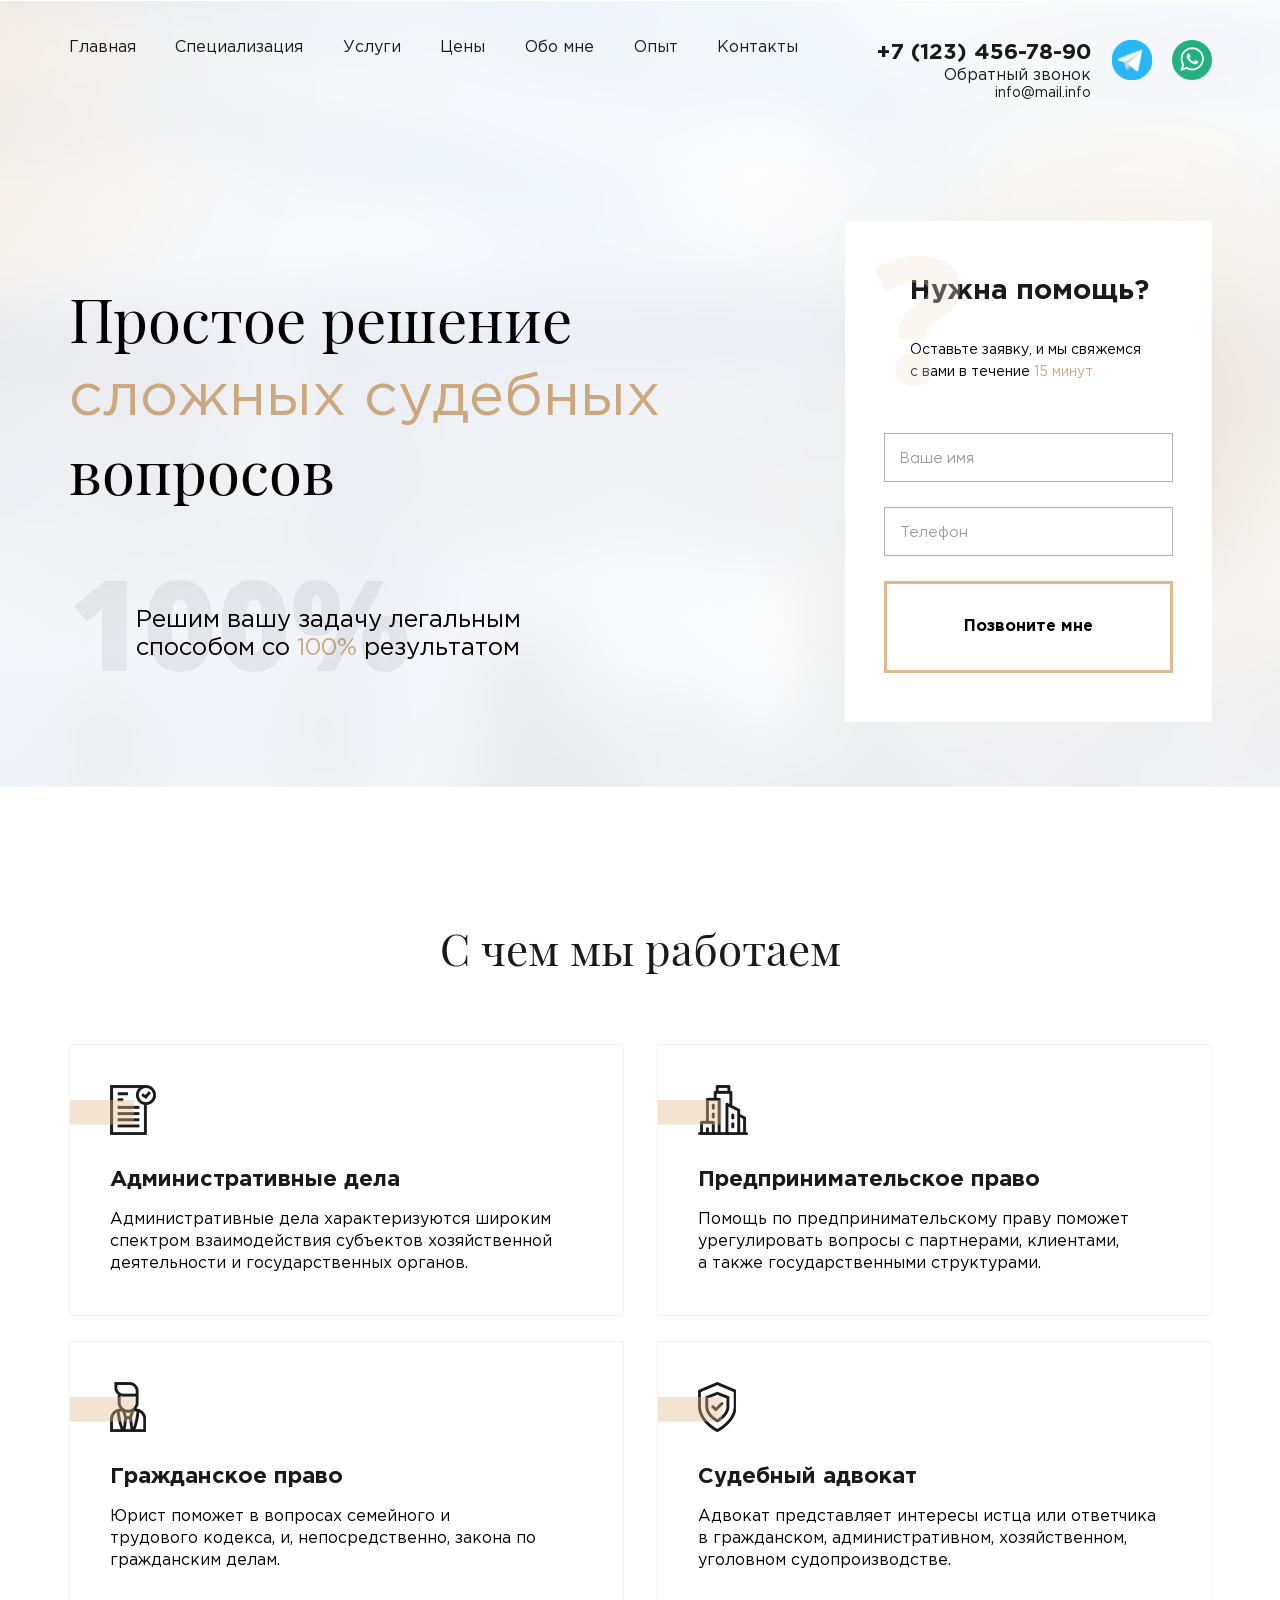
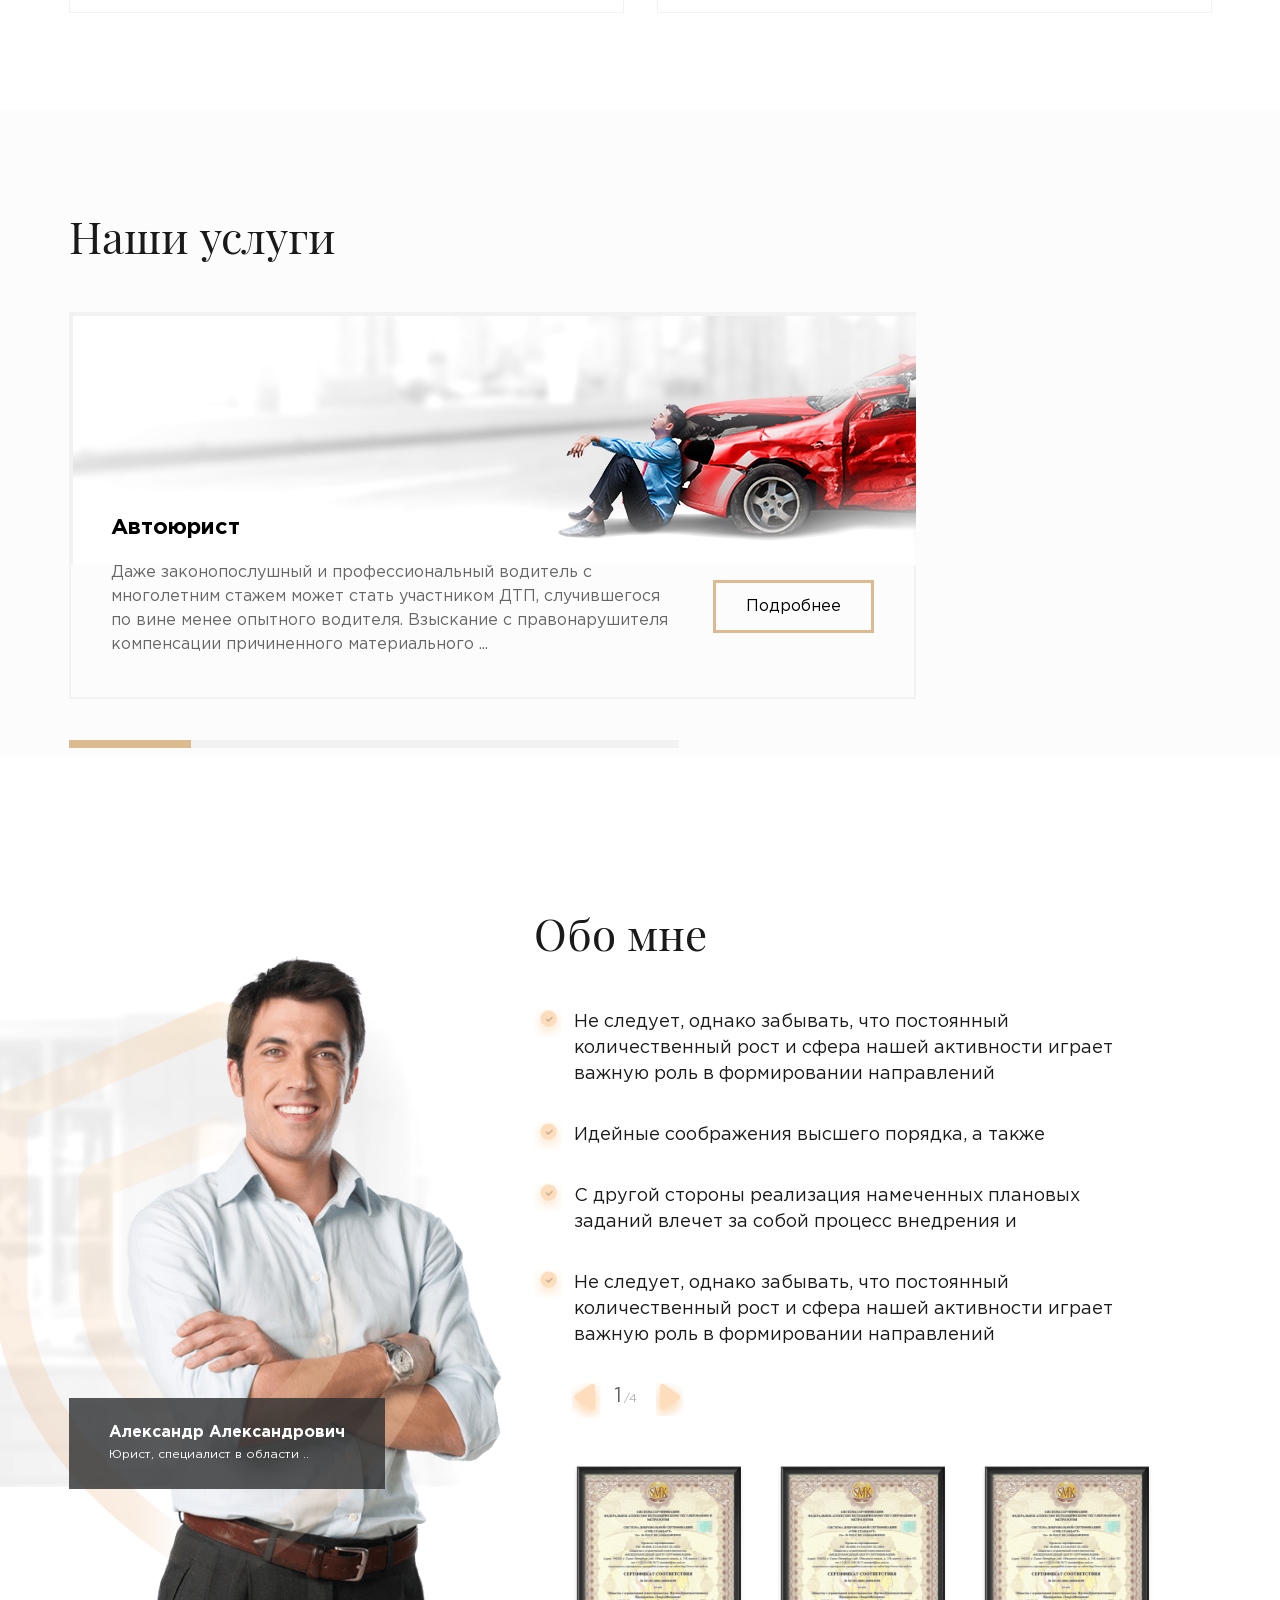
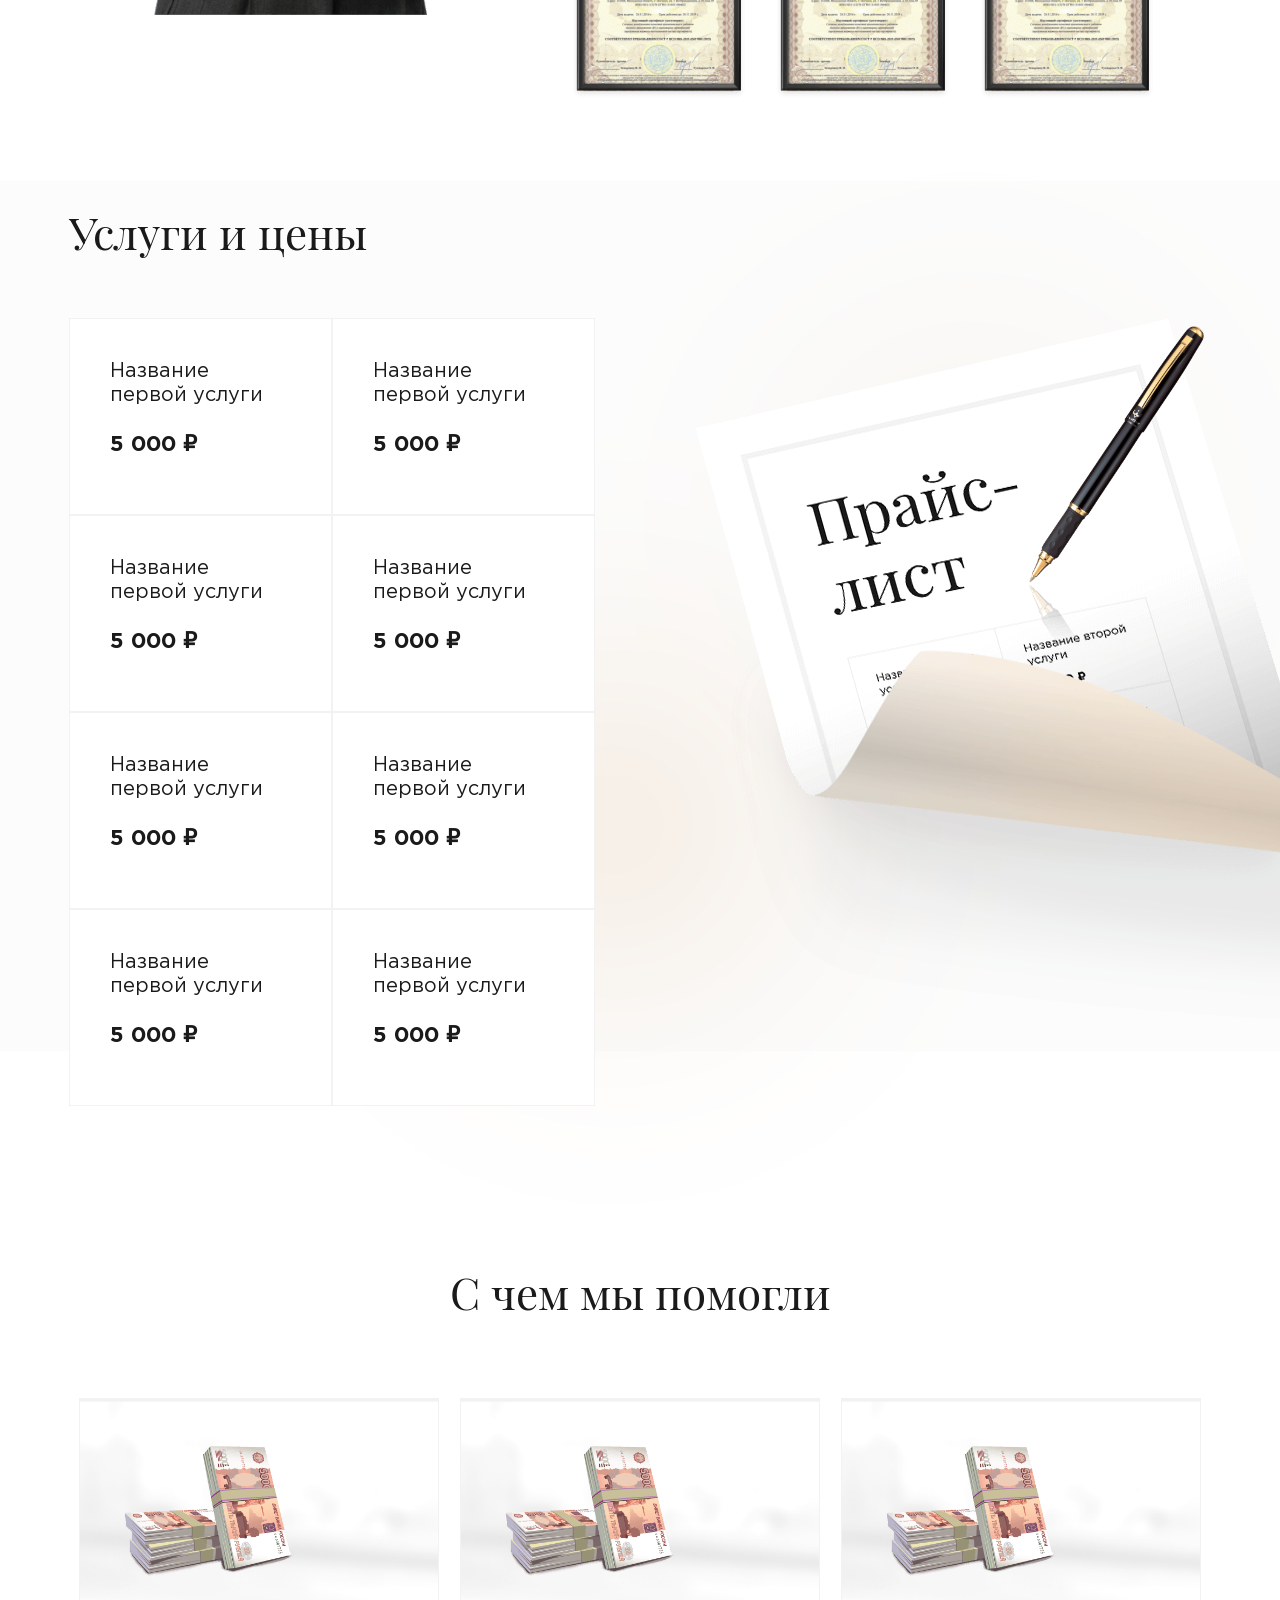
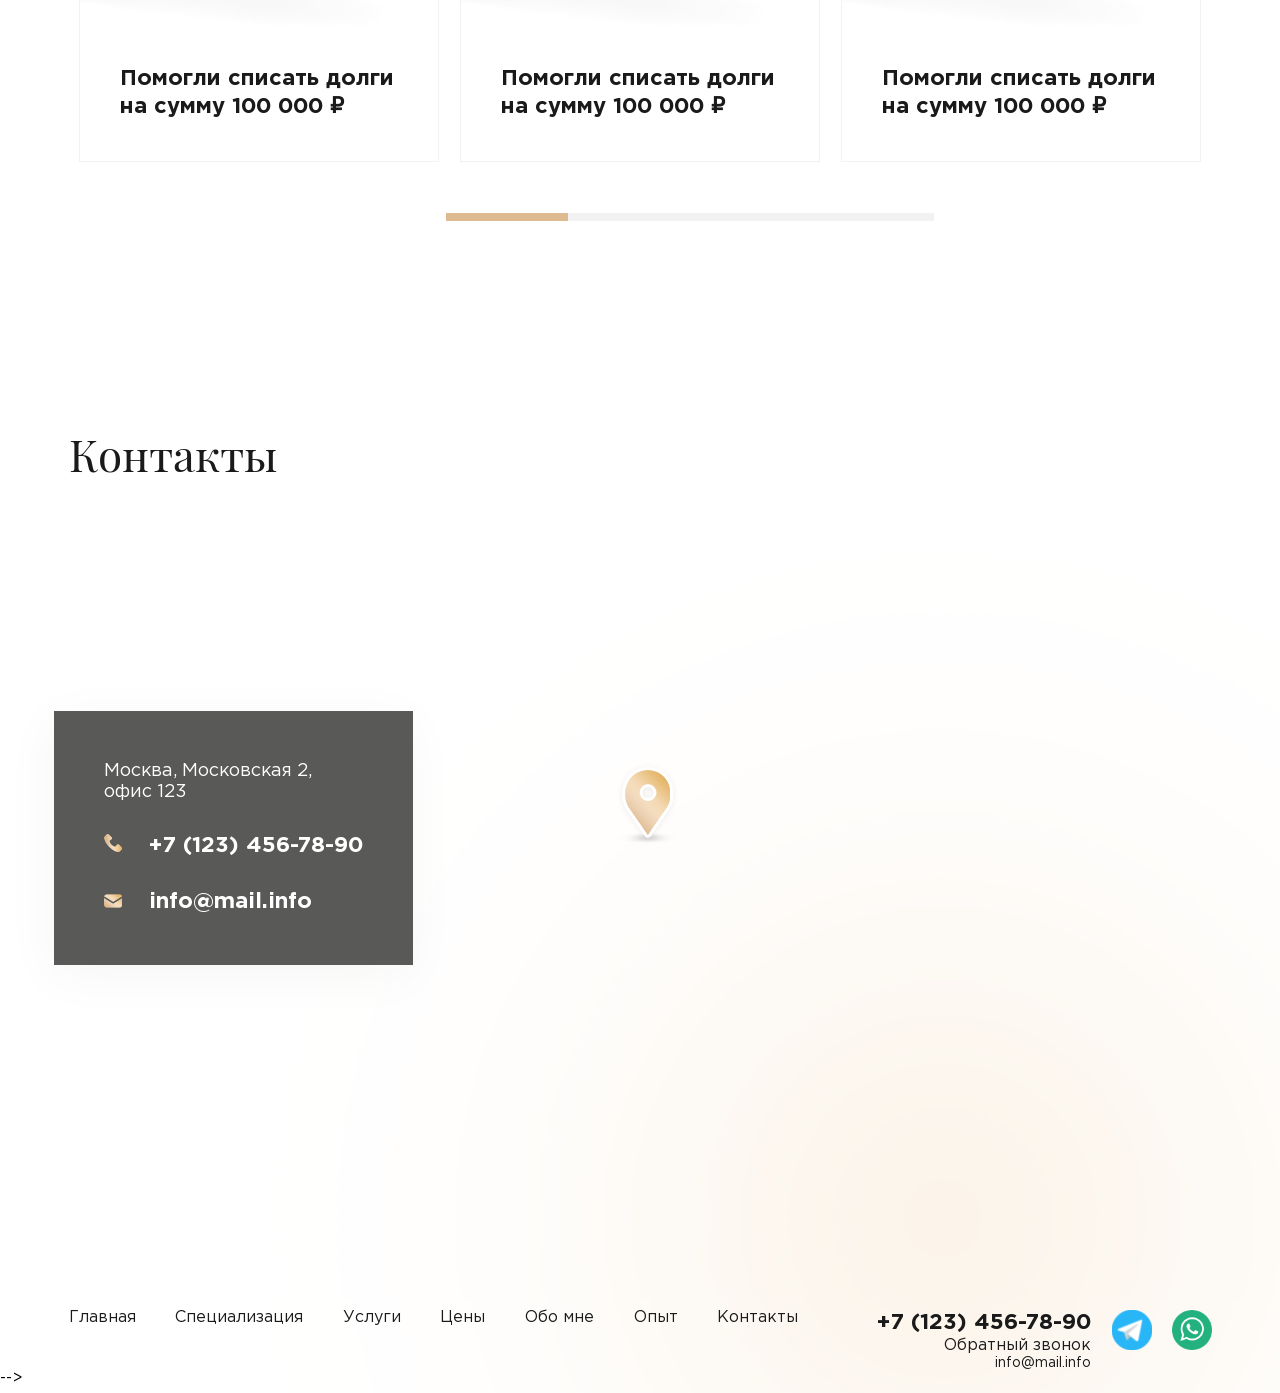
==== commit befc87b4: "Add files via upload" ====
--- a/main.html
+++ b/main.html
@@ -9,8 +9,9 @@
     <link rel="stylesheet" href="css/reset.css">
     <link rel="stylesheet" href="css/slick.css">
     <link rel="stylesheet" href="css/jquery.fancybox.css">
-    <link rel="stylesheet" href='css/styleicon.css'>
     <link rel="stylesheet" href="css/style.css">
+    <script src="https://api-maps.yandex.ru/2.1/?apikey=ваш API-ключ&lang=ru_RU" type="text/javascript">
+    </script>
 </head>
 
 <body>
@@ -375,142 +376,191 @@
             </div>
         </div>
     </section>
-    <!--
+
     <section class="pay">
+        <div class="conteiner">
+            <div class="title pay__title">
+                <h2>
+                    Услуги и цены
+                </h2>
+            </div>
+            <div class="pay__wrapp">
+                <div class="pay__wrapp-slaider">
+                    <div class="pay__slaider-conteiner">
+                        <div class="pay__slaider-inner">
+                            <p>
+                                Название первой услуги
+                            </p>
+                            <div class="pay__inner-box">
+                                <h3>
+                                    5 000 ₽
+                                </h3>
+                                <a href="#" class="pay__slaider-link">
+                                    Подробнее »
+                                </a>
+                            </div>
+                        </div>
+                        <div class="pay__slaider-inner">
+                            <p>
+                                Название первой услуги
+                            </p>
+                            <div class="pay__inner-box">
+                                <h3>
+                                    5 000 ₽
+                                </h3>
+                                <a href="#" class="pay__slaider-link">
+                                    Подробнее »
+                                </a>
+                            </div>
+                        </div>
+                        <div class="pay__slaider-inner">
+                            <p>
+                                Название первой услуги
+                            </p>
+                            <div class="pay__inner-box">
+                                <h3>
+                                    5 000 ₽
+                                </h3>
+                                <a href="#" class="pay__slaider-link">
+                                    Подробнее »
+                                </a>
+                            </div>
+                        </div>
+                        <div class="pay__slaider-inner">
+                            <p>
+                                Название первой услуги
+                            </p>
+                            <div class="pay__inner-box">
+                                <h3>
+                                    5 000 ₽
+                                </h3>
+                                <a href="#" class="pay__slaider-link">
+                                    Подробнее »
+                                </a>
+                            </div>
+                        </div>
+                    </div>
+                    <div class="pay__slaider-conteiner">
+                        <div class="pay__slaider-inner">
+                            <p>
+                                Название первой услуги
+                            </p>
+                            <div class="pay__inner-box">
+                                <h3>
+                                    5 000 ₽
+                                </h3>
+                                <a href="#" class="pay__slaider-link">
+                                    Подробнее »
+                                </a>
+                            </div>
+                        </div>
+                        <div class="pay__slaider-inner">
+                            <p>
+                                Название первой услуги
+                            </p>
+                            <div class="pay__inner-box">
+                                <h3>
+                                    5 000 ₽
+                                </h3>
+                                <a href="#" class="pay__slaider-link">
+                                    Подробнее »
+                                </a>
+                            </div>
+                        </div>
+                        <div class="pay__slaider-inner">
+                            <p>
+                                Название первой услуги
+                            </p>
+                            <div class="pay__inner-box">
+                                <h3>
+                                    5 000 ₽
+                                </h3>
+                                <a href="#" class="pay__slaider-link">
+                                    Подробнее »
+                                </a>
+                            </div>
+                        </div>
+                        <div class="pay__slaider-inner">
+                            <p>
+                                Название первой услуги
+                            </p>
+                            <div class="pay__inner-box">
+                                <h3>
+                                    5 000 ₽
+                                </h3>
+                                <a href="#" class="pay__slaider-link">
+                                    Подробнее »
+                                </a>
+                            </div>
+                        </div>
+                    </div>
+                </div>
+                <div class="pay__wrapp-conteiner">
+                    <img src="images/pay__list.png" alt="">
+                    <img class='pay__conteiner-pen' src="images/pen.png" alt="">
+                </div>
+            </div>
+        </div>
+    </section>
+    <section class="help">
         <div class="conteiner">
             <div class="title">
                 <h2>
-                    Обо мне
+                    С чем мы помогли
                 </h2>
             </div>
-            <div class="pay__wrapp">
-                <div class="pay__wrapp-box">
-                    <div class="pay__box-conteiner">
-                        <div class="pay__box-inner">
-                            <p>
-                                Название первой услуги
-                            </p>
-                            <h3>
-                                5 000 ₽
-                            </h3>
-                            <a href="#" class="pay__box-link">
-                                Подробнее »
-                            </a>
-                        </div>
-                        <div class="pay__box-inner">
-                            <p>
-                                Название первой услуги
-                            </p>
-                            <h3>
-                                5 000 ₽
-                            </h3>
-                            <a href="#" class="pay__box-link">
-                                Подробнее »
-                            </a>
-                        </div>
-                        <div class="pay__box-inner">
-                            <p>
-                                Название первой услуги
-                            </p>
-                            <h3>
-                                5 000 ₽
-                            </h3>
-                            <a href="#" class="pay__box-link">
-                                Подробнее »
-                            </a>
-                        </div>
-                        <div class="pay__box-inner">
-                            <p>
-                                Название первой услуги
-                            </p>
-                            <h3>
-                                5 000 ₽
-                            </h3>
-                            <a href="#" class="pay__box-link">
-                                Подробнее »
-                            </a>
-                        </div>
-                    </div>
-                    <div class="pay__box-conteiner">
-                        <div class="pay__box-inner">
-                            <p>
-                                Название первой услуги
-                            </p>
-                            <h3>
-                                5 000 ₽
-                            </h3>
-                            <a href="#" class="pay__box-link">
-                                Подробнее »
-                            </a>
-                        </div>
-                        <div class="pay__box-inner">
-                            <p>
-                                Название первой услуги
-                            </p>
-                            <h3>
-                                5 000 ₽
-                            </h3>
-                            <a href="#" class="pay__box-link">
-                                Подробнее »
-                            </a>
-                        </div>
-                        <div class="pay__box-inner">
-                            <p>
-                                Название первой услуги
-                            </p>
-                            <h3>
-                                5 000 ₽
-                            </h3>
-                            <a href="#" class="pay__box-link">
-                                Подробнее »
-                            </a>
-                        </div>
-                        <div class="pay__box-inner">
-                            <p>
-                                Название первой услуги
-                            </p>
-                            <h3>
-                                5 000 ₽
-                            </h3>
-                            <a href="#" class="pay__box-link">
-                                Подробнее »
-                            </a>
-                        </div>
-                    </div>
-                </div>
-                <div class="pay__wrapp-conteiner">
-                    <img src="images/pay__list.png" alt="">
-                    <img src="images/pen.png" alt="">
-                </div>
+            <div class="help__slaider">
+                <div>
+                    <div class="help__slaider-box">
+                        <div class="help__box-img">
+                            <img src="images/many.png" alt="">
+                        </div>
+                        <p>
+                            Помогли списать долги на сумму 100 000 ₽
+                        </p>
+                    </div>
+                </div>
+                <div>
+                    <div class="help__slaider-box">
+                        <div class="help__box-img">
+                            <img src="images/many.png" alt="">
+                        </div>
+                        <p>
+                            Помогли списать долги на сумму 100 000 ₽
+                        </p>
+                    </div>
+                </div>
+                <div>
+                    <div class="help__slaider-box">
+                        <div class="help__box-img">
+                            <img src="images/many.png" alt="">
+                        </div>
+                        <p>
+                            Помогли списать долги на сумму 100 000 ₽
+                        </p>
+                    </div>
+                </div>
+                <div>
+                    <div class="help__slaider-box">
+                        <div class="help__box-img">
+                            <img src="images/many.png" alt="">
+                        </div>
+                        <p>
+                            Помогли списать долги на сумму 100 000 ₽
+                        </p>
+                    </div>
+                </div>
+
+
             </div>
         </div>
     </section>
 
-    <section class="help">
-        <div class="conteiner">
-            <div class="title">
+    <section class="contacts">
+        <div class="conteiner">
+            <div class="title contacts__title">
                 <h2>
-                    Обо мне
-                </h2>
-            </div>
-            <div class="help__slaider">
-                <div class="help__slaider-box">
-                    <img src="images/many.png" alt="">
-                    <img src="images/pay__back.png" alt="">
-                    <p>
-                        Помогли списать долги на сумму 100 000 ₽
-                    </p>
-                </div>
-
-            </div>
-        </div>
-    </section>
-
-    <section class="contacts">
-        <div class="conteiner">
-            <div class="title">
-                <h2>
-                    Обо мне
+                    Контакты
                 </h2>
             </div>
             <div class="contacts__wrapp">
@@ -519,15 +569,17 @@
                         Москва, Московская 2,<br>
                         офис 123
                     </h3>
-                    <a href="tel:+71234567890">
+                    <a class='contacts__wrapp-box-tell' href="tel:+71234567890">
                         +7 (123) 456-78-90
                     </a>
-                    <a href="mailto:info@mail.info">
+                    <a class='contacts__wrapp-box-mail' href="mailto:info@mail.info">
                         info@mail.info
                     </a>
                 </div>
+                <img class='icon-map' src="images/map__marker.png" alt="">
                 <div class="contacts__wrapp-map">
 
+                    <div id="map" style="max-width: 1140px; height: 600px; filter: rgb(29, 27, 27);"></div>
                 </div>
             </div>
         </div>
@@ -576,23 +628,23 @@
                     </ul>
                 </nav>
                 <div class="footer__box">
-                    <div class="footer__box-conteiner">
-                        <a class="footer__conteiner-link" href="tel:+71234567890">
+                    <div class="footer__box-conteiner ">
+                        <a class="footer__conteiner-link footer-tell" href="tel:+71234567890">
                             +7 (123) 456-78-90
                         </a>
-                        <a class="footer__conteiner-link" href="#">
+                        <a class="footer__conteiner-link footer-form" href="#">
                             Обратный звонок
                         </a>
-                        <a class="footer__conteiner-link" href="mailto:info@mail.info">
+                        <a class="footer__conteiner-link footer-mail" href="mailto:info@mail.info">
                             info@mail.info
                         </a>
                     </div>
                     <div class="footer__box-wrapp">
                         <a class="footer__wrapp-link" href="#">
-                            <i class="fab fa-telegram"></i>
+                            <img src="images/telegram.png" alt="">
                         </a>
                         <a class="footer__wrapp-link" href="#">
-                            <i class="fab fa-whatsapp"></i>
+                            <img src="images/whatsapp.png" alt="">
                         </a>
                     </div>
                 </div>
@@ -604,6 +656,52 @@
     <script src="https://ajax.googleapis.com/ajax/libs/jquery/3.4.1/jquery.min.js"></script>
     <script src="js/slick.min.js"></script>
     <script src="js/jquery.fancybox.min.js"></script>
+    <script>
+        ymaps.ready(function () {
+            var myMap = new ymaps.Map('map', {
+                    center: [55.76286004199862, 37.606497272758524],
+                    zoom: 17,
+                    controls: []
+                }, {
+                    searchControlProvider: 'yandex#search'
+                }),
+                MyIconContentLayout = ymaps.templateLayoutFactory.createClass(
+                    '<div style="color: #FFFFFF; font-weight: bold;">$[properties.iconContent]</div>'
+                ),
+
+                myPlacemark = new ymaps.Placemark(myMap.getCenter(), {
+                    hintContent: '',
+                    balloonContent: ''
+                }, {
+                    iconLayout: 'default#image',
+                    iconImageHref: 'images/map__marker.png',
+                    iconImageSize: [50, 70],
+                    iconImageOffset: [-15, -76]
+                }),
+
+                myPlacemarkWithContent = new ymaps.Placemark([55.76286004199862, 37.606497272758524], {
+
+                }, {
+                    iconLayout: 'default#imageWithContent',
+                    iconImageHref: 'images/map__marker.png',
+                    iconImageSize: [50, 70],
+                    iconImageOffset: [-15, -76],
+                    iconContentOffset: [15, 15],
+                    iconContentLayout: MyIconContentLayout
+                });
+            myMap.controls.remove('searchControl');
+            myMap.behaviors.disable('scrollZoom');
+            myMap.behaviors.disable('drag');
+            myMap.geoObjects
+                .add(myPlacemark)
+                .add(myPlacemarkWithContent);
+            $('#menu').css({
+                left: e.get('pagePixels')[100],
+                top: e.get('pagePixels')[100]
+            });
+
+        });
+    </script>
     <script src="js/main.js"></script>
 
 </body>
--- a/css/style.css
+++ b/css/style.css
@@ -824,13 +824,12 @@
     display: none;
 }
 
-.conteiner {}
-
-.title {}
 
 .about__wrapp {
     display: flex;
     align-items: center;
+
+    padding-top: 72px;
 }
 
 .about__wrapp-img {
@@ -937,10 +936,6 @@
     left: -6px;
 }
 
-
-
-
-
 .slick-btn {
     background: rgba(255, 255, 255, 0);
     border: none;
@@ -991,4 +986,288 @@
     position: absolute;
     top: -80px;
     left: 85px;
+}
+
+/*----------------pay__title-------------*/
+.pay {
+    background: url('../images/pay__conteiner-background.png') no-repeat center right/cover;
+    padding-bottom: 160px;
+}
+
+.pay__title h2 {
+    padding: 100px 0 60px;
+    text-align: left;
+}
+
+.pay__wrapp {
+    display: flex;
+}
+
+.pay__slaider-conteiner {
+    width: 526px;
+    display: flex;
+    flex-wrap: wrap;
+}
+
+.pay__slaider-inner {
+    width: 263px;
+    border: 1px solid #f2f2f2;
+    padding: 40px;
+    position: relative;
+    display: flex;
+    flex-direction: column;
+    justify-content: space-between;
+    background: #fff;
+}
+
+.pay__slaider-inner p {
+    font-weight: 400;
+    font-size: 20px;
+    line-height: 24px;
+    padding-bottom: 25px;
+    color: #1A1A1A;
+}
+
+.pay__slaider-inner h3 {
+    font-weight: 700;
+    font-size: 22px;
+    line-height: 26px;
+    color: #1A1A1A;
+}
+
+
+.pay__slaider-link {
+    font-weight: 300;
+    font-size: 14px;
+    line-height: 16px;
+    color: #CCA87E;
+    opacity: 0;
+    transition: .4s;
+}
+
+.pay__slaider-inner:hover {
+    background: url('../images/job__active.png');
+    background-repeat: no-repeat;
+    background-size: cover;
+}
+
+.pay__slaider-inner:hover .pay__slaider-link {
+    opacity: 1;
+}
+
+
+.pay__wrapp-conteiner {
+    position: relative;
+    left: 100px;
+}
+
+.pay__conteiner-pen {
+    position: absolute;
+    top: 8px;
+    left: 334px;
+}
+
+/*--------------help--------------*/
+.help__box-img {
+    background: url('../images/help__back.png');
+    background-repeat: no-repeat;
+    background-position: center center;
+    background-size: cover;
+}
+
+.help__slaider-box {
+    width: 360px;
+    background: #fff;
+    border: 1px solid #f2f2f2;
+    margin: 10px;
+}
+
+.help__box-img {
+    background: url('../images/help__back.png');
+    background-repeat: no-repeat;
+    background-position: center center;
+    background-size: cover;
+
+}
+
+.help__slaider-box p {
+    font-weight: 700;
+    font-size: 22px;
+    line-height: 28px;
+    color: #1A1A1A;
+    padding: 40px;
+}
+
+.help__slaider .slick-dots {
+    margin: 40px auto 200px 33%;
+}
+
+
+/*-------------contacts--------------------*/
+.contacts {
+    background: url('../images/contact__background.png') no-repeat center right/cover;
+    padding-bottom: 243px;
+}
+
+.contacts__title h2 {
+    text-align: left;
+}
+
+.contacts__wrapp {
+    position: relative;
+}
+
+.contacts__wrapp-box {
+    max-width: 385px;
+
+    background-color: rgba(48, 48, 46, .8);
+    box-shadow: -2.924px 9.563px 50px 0px rgba(0, 0, 0, 0.04);
+
+    padding: 50px 50px 20px 50px;
+
+    position: absolute;
+    top: 161px;
+    left: -15px;
+    z-index: 2;
+}
+
+
+.contacts__wrapp-box h3 {
+    font-weight: 400;
+    font-size: 18px;
+    line-height: 21px;
+    color: #fff;
+
+    padding-bottom: 30px;
+}
+
+.contacts__wrapp-box a {
+    display: block;
+    font-weight: 700;
+    font-size: 22px;
+    line-height: 26px;
+    color: #fff;
+
+    padding-bottom: 30px;
+}
+
+.contacts__wrapp-box-tell::before {
+    content: url('../images/phone-call.png');
+    padding-right: 20px;
+}
+
+.contacts__wrapp-box-mail::before {
+    content: url('../images/email.png');
+    padding-right: 20px;
+}
+
+/*----------map--------------*/
+.contacts__wrapp-map {
+    position: relative;
+}
+
+.icon-map {
+    position: absolute;
+    top: 213px;
+    left: 48%;
+    z-index: 2;
+}
+
+
+#map {
+    filter: grayscale(1);
+    -ms-filter: grayscale(1);
+    -webkit-filter: grayscale(1);
+    -moz-filter: grayscale(1);
+    -o-filter: grayscale(1);
+}
+
+#map .ymaps-2-1-78-zoom {
+    height: 44px;
+    position: absolute;
+    bottom: -31px;
+}
+
+/*--------------footer--------------------*/
+
+.footer {
+    background: rgba(255, 255, 255, 0);
+    margin-top: -123px;
+}
+
+.footer__wrapper {
+    display: flex;
+    justify-content: space-between;
+    padding-top: 40px;
+}
+
+
+.footer__menu {
+    width: 730px;
+}
+
+.footer__menu-list {
+    display: flex;
+    justify-content: space-between;
+}
+
+
+.footer__list-link {
+    display: inline-block;
+    max-width: 100%;
+
+    font-weight: 400;
+    font-size: 16px;
+    line-height: 16px;
+    color: #1A1A1A;
+
+    transition: .4s;
+}
+
+
+.footer__box {
+    display: flex;
+}
+
+
+.footer__conteiner-link {
+    display: block;
+    text-align: right;
+}
+
+.footer-tell {
+    font-weight: bold;
+    font-size: 22px;
+    line-height: 26px;
+    color: #1A1A1A;
+}
+
+.footer-form {
+    font-weight: 300;
+    font-size: 16px;
+    line-height: 19px;
+    color: #1A1A1A;
+}
+
+.footer-mail {
+    font-weight: 400;
+    font-size: 14px;
+    line-height: 16px;
+    color: #1A1A1A;
+}
+
+
+.footer__list-link:hover,
+.footer__conteiner-link:hover {
+    color: #CCA87E;
+    text-decoration: underline;
+}
+
+
+.footer__box-wrapp {
+    padding-left: 6px;
+}
+
+.footer__wrapp-link {
+    padding-left: 15px;
 }
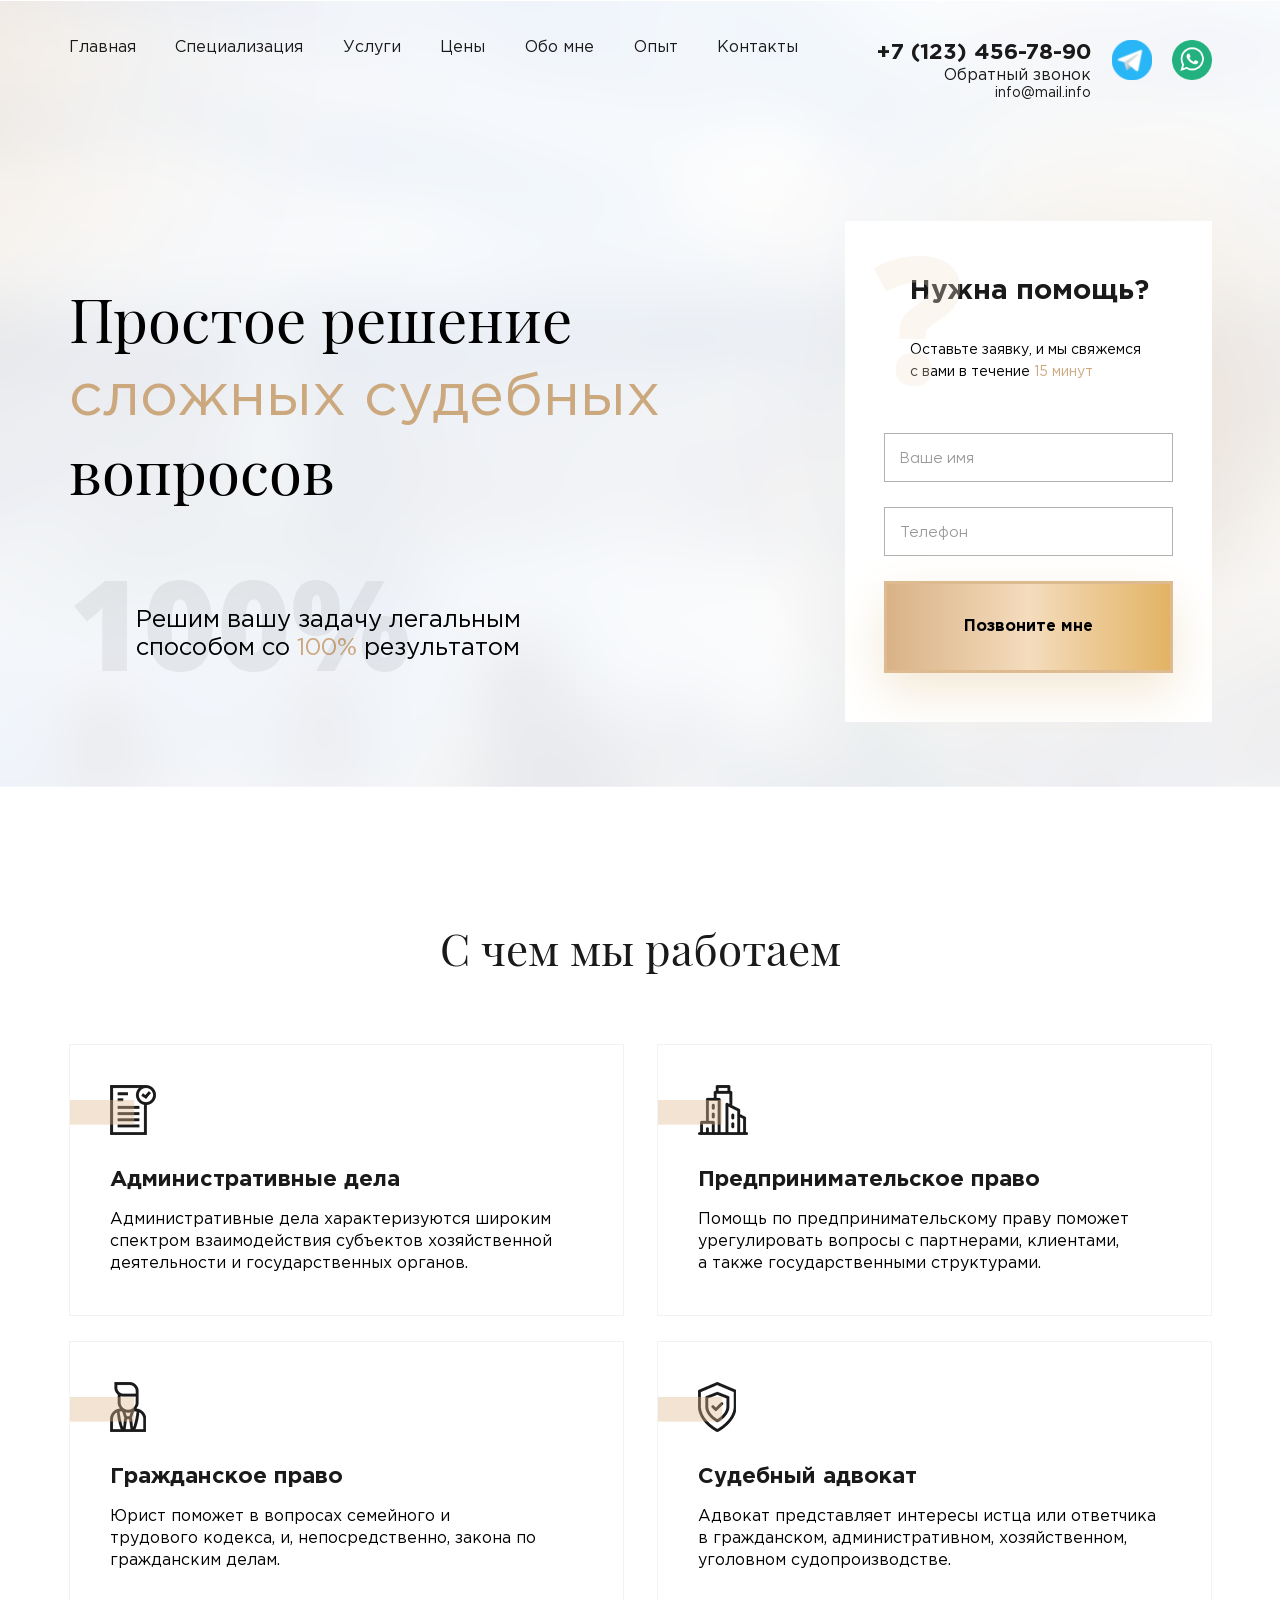
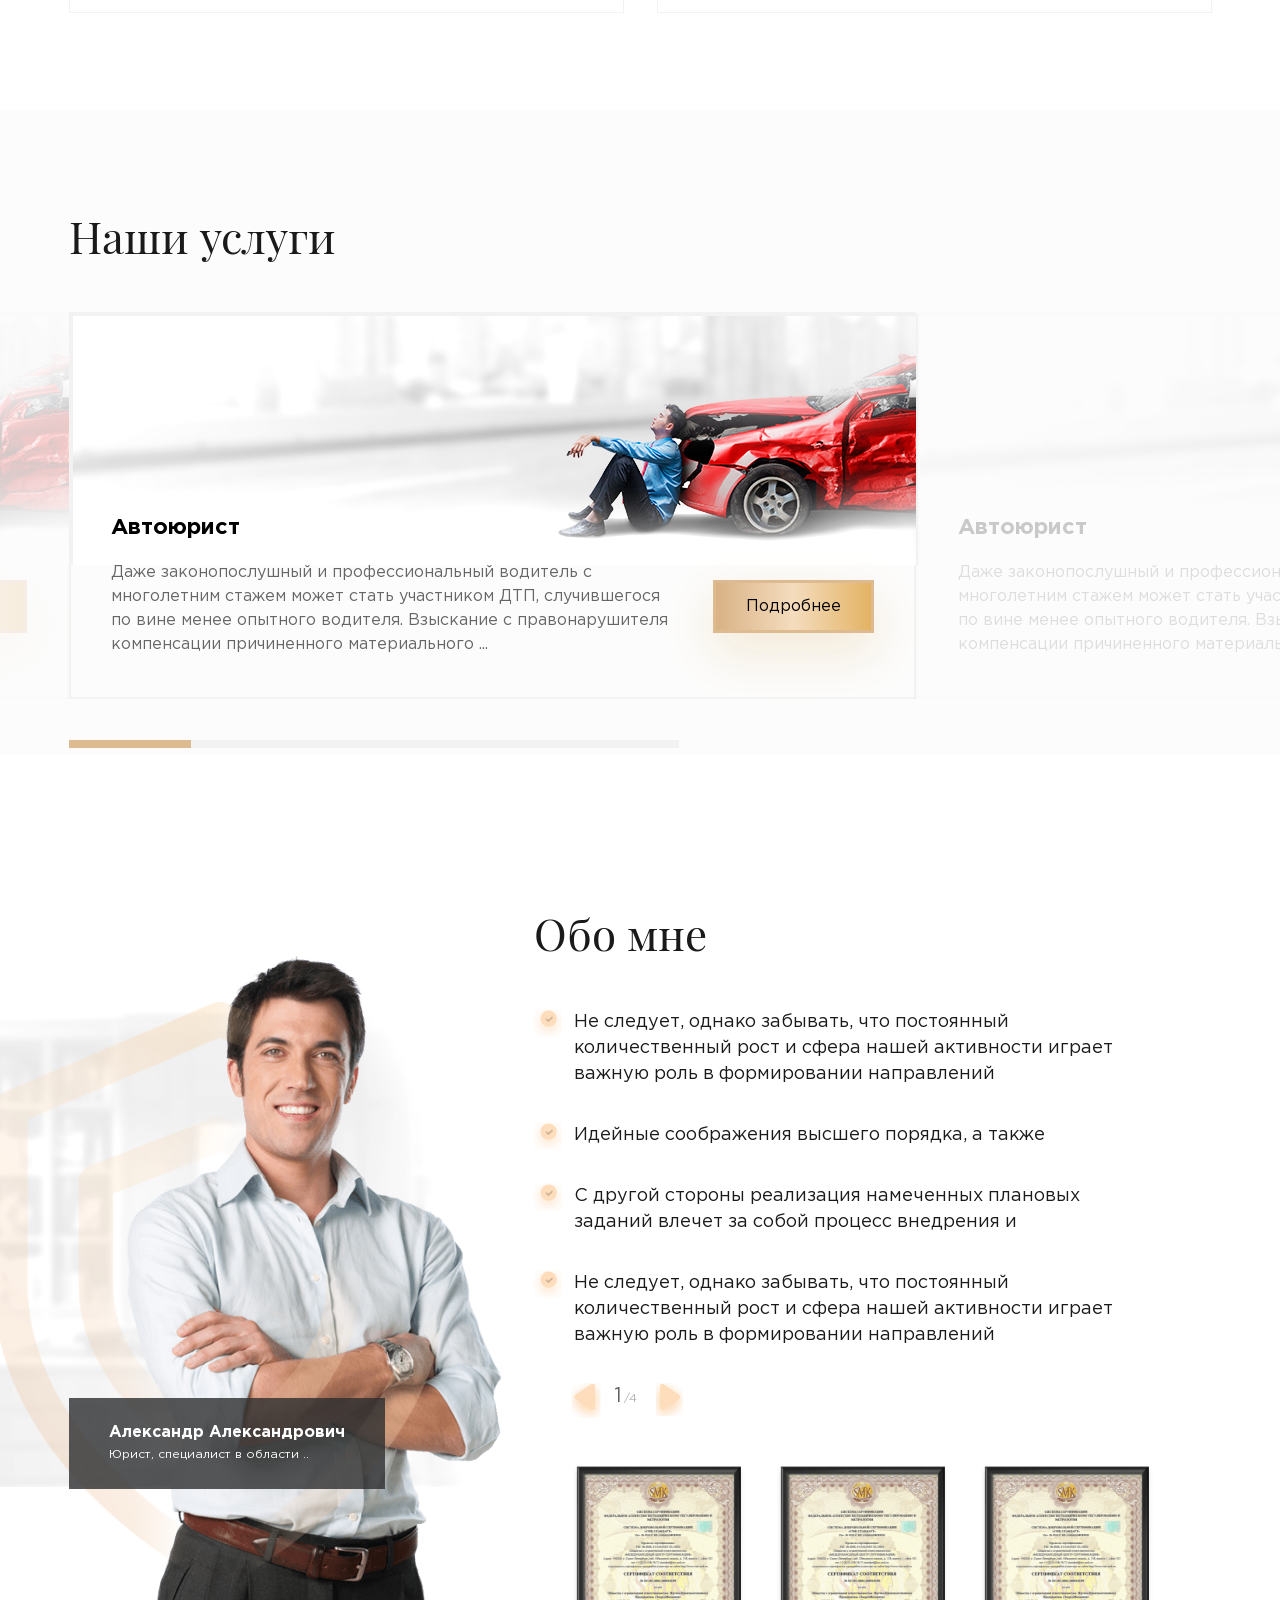
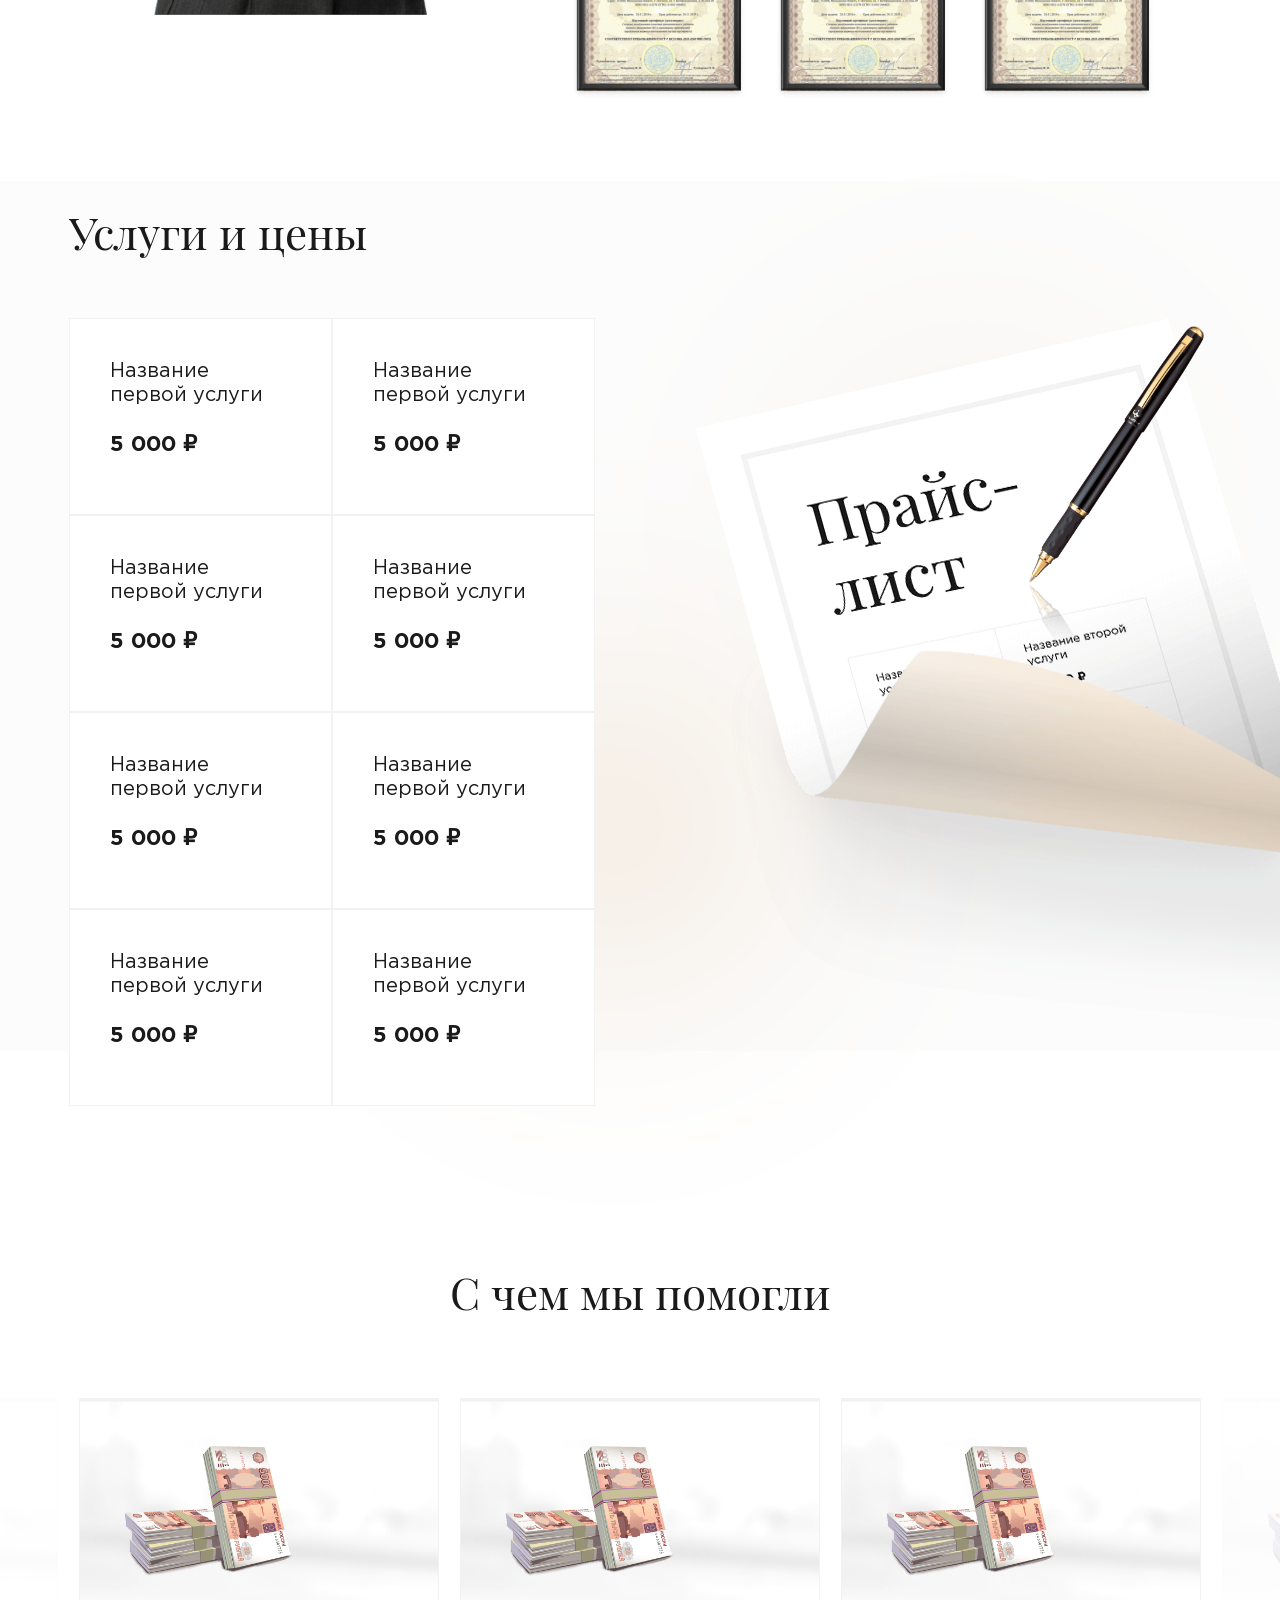
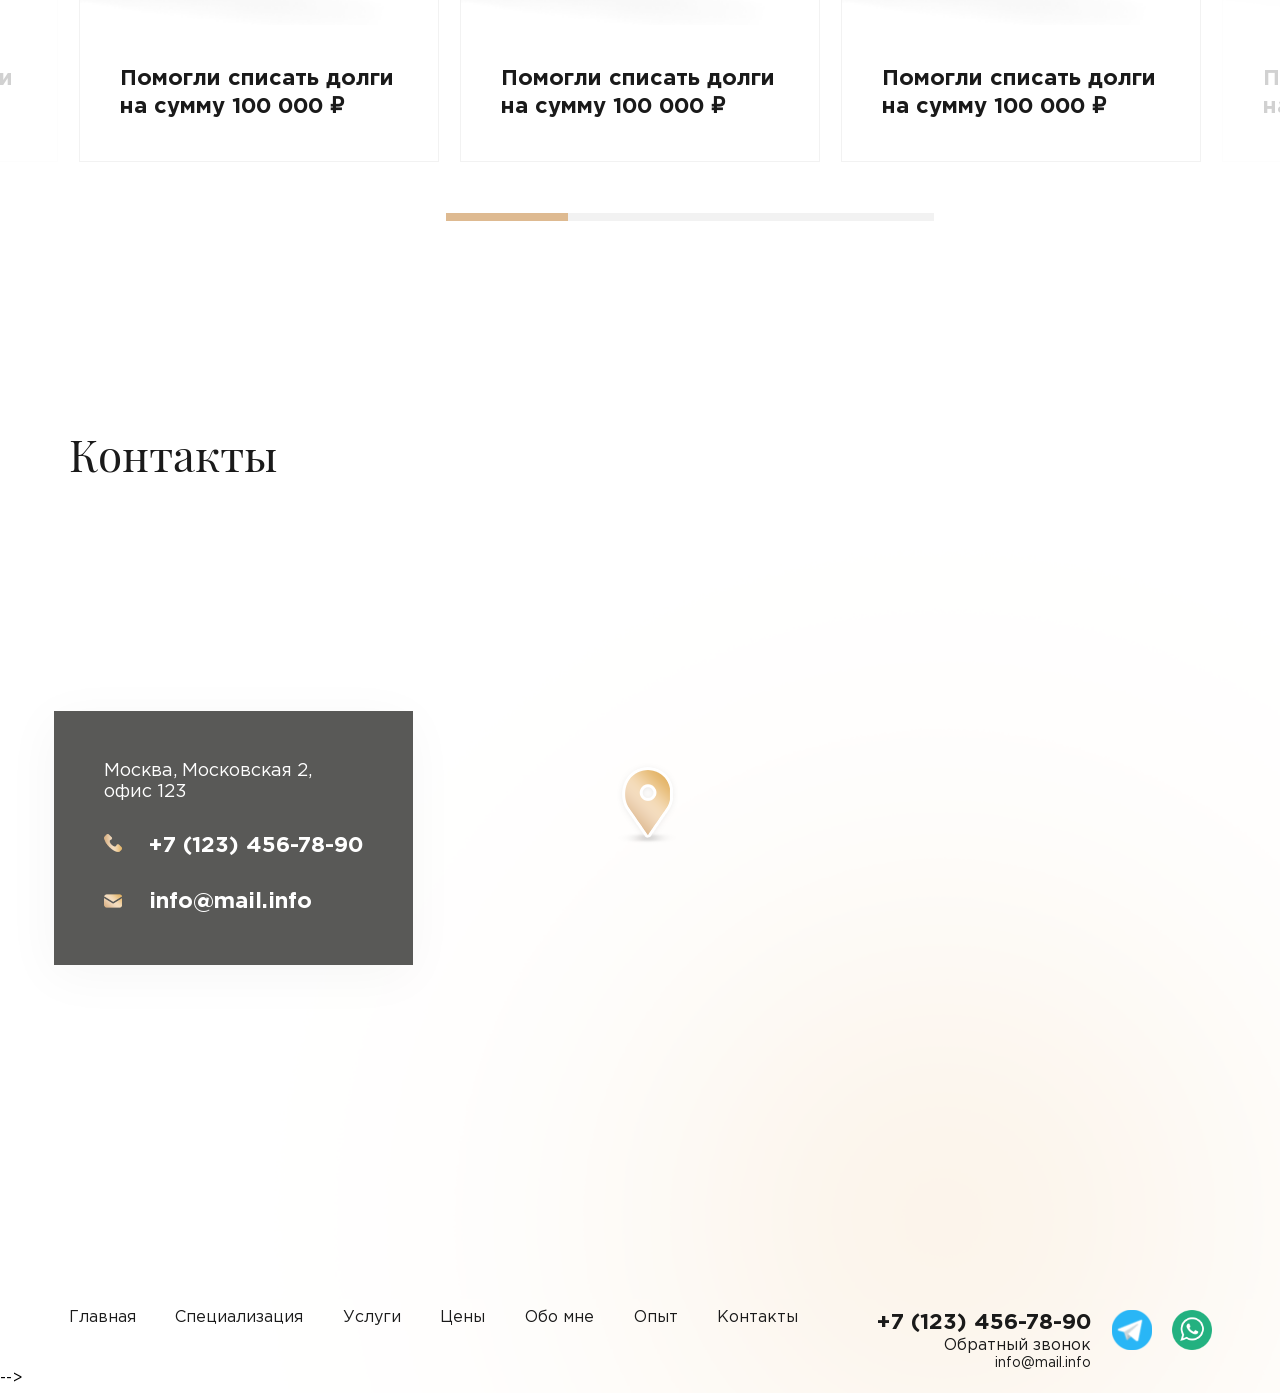
==== commit cda29096: "Add files via upload" ====
--- a/main.html
+++ b/main.html
@@ -9,6 +9,7 @@
     <link rel="stylesheet" href="css/reset.css">
     <link rel="stylesheet" href="css/slick.css">
     <link rel="stylesheet" href="css/jquery.fancybox.css">
+    <link rel="stylesheet" href="css/magnific-popup.css">
     <link rel="stylesheet" href="css/style.css">
     <script src="https://api-maps.yandex.ru/2.1/?apikey=ваш API-ключ&lang=ru_RU" type="text/javascript">
     </script>
@@ -219,7 +220,7 @@
                                 компенсации причиненного материального ...
                             </p>
                         </div>
-                        <a class="services__content-btn" href="#">
+                        <a class="services__content-btn" href="#windows__services">
                             Подробнее
                         </a>
                     </div>
@@ -240,7 +241,7 @@
                                 компенсации причиненного материального ...
                             </p>
                         </div>
-                        <a class="services__content-btn" href="#">
+                        <a class="services__content-btn" href="#windows__services">
                             Подробнее
                         </a>
                     </div>
@@ -261,7 +262,7 @@
                                 компенсации причиненного материального ...
                             </p>
                         </div>
-                        <a class="services__content-btn" href="#">
+                        <a class="services__content-btn" href="#windows__services">
                             Подробнее
                         </a>
                     </div>
@@ -282,7 +283,7 @@
                                 компенсации причиненного материального ...
                             </p>
                         </div>
-                        <a class="services__content-btn" href="#">
+                        <a class="services__content-btn" href="#windows__services">
                             Подробнее
                         </a>
                     </div>
@@ -303,7 +304,7 @@
                                 компенсации причиненного материального ...
                             </p>
                         </div>
-                        <a class="services__content-btn" href="#">
+                        <a class="services__content-btn" href="#windows__services">
                             Подробнее
                         </a>
                     </div>
@@ -395,7 +396,7 @@
                                 <h3>
                                     5 000 ₽
                                 </h3>
-                                <a href="#" class="pay__slaider-link">
+                                <a href="#windows__price" class="pay__slaider-link">
                                     Подробнее »
                                 </a>
                             </div>
@@ -408,7 +409,7 @@
                                 <h3>
                                     5 000 ₽
                                 </h3>
-                                <a href="#" class="pay__slaider-link">
+                                <a href="#windows__price" class="pay__slaider-link">
                                     Подробнее »
                                 </a>
                             </div>
@@ -421,7 +422,7 @@
                                 <h3>
                                     5 000 ₽
                                 </h3>
-                                <a href="#" class="pay__slaider-link">
+                                <a href="#windows__price" class="pay__slaider-link">
                                     Подробнее »
                                 </a>
                             </div>
@@ -434,7 +435,7 @@
                                 <h3>
                                     5 000 ₽
                                 </h3>
-                                <a href="#" class="pay__slaider-link">
+                                <a href="#windows__price" class="pay__slaider-link">
                                     Подробнее »
                                 </a>
                             </div>
@@ -449,7 +450,7 @@
                                 <h3>
                                     5 000 ₽
                                 </h3>
-                                <a href="#" class="pay__slaider-link">
+                                <a href="#windows__price" class="pay__slaider-link">
                                     Подробнее »
                                 </a>
                             </div>
@@ -462,7 +463,7 @@
                                 <h3>
                                     5 000 ₽
                                 </h3>
-                                <a href="#" class="pay__slaider-link">
+                                <a href="#windows__price" class="pay__slaider-link">
                                     Подробнее »
                                 </a>
                             </div>
@@ -475,7 +476,7 @@
                                 <h3>
                                     5 000 ₽
                                 </h3>
-                                <a href="#" class="pay__slaider-link">
+                                <a href="#windows__price" class="pay__slaider-link">
                                     Подробнее »
                                 </a>
                             </div>
@@ -488,7 +489,7 @@
                                 <h3>
                                     5 000 ₽
                                 </h3>
-                                <a href="#" class="pay__slaider-link">
+                                <a href="#windows__price" class="pay__slaider-link">
                                     Подробнее »
                                 </a>
                             </div>
@@ -503,12 +504,15 @@
         </div>
     </section>
     <section class="help">
+        <div class="test"></div>
+        <div class="test-2"></div>
         <div class="conteiner">
             <div class="title">
                 <h2>
                     С чем мы помогли
                 </h2>
             </div>
+
             <div class="help__slaider">
                 <div>
                     <div class="help__slaider-box">
@@ -653,8 +657,101 @@
     </footer>
     -->
 
+    <section class="windows">
+        <div class="conteiner">
+            <div id='windows__services' class="windows__services white-popup mfp-hide">
+                <div class="winddows__services-img">
+                    <img src="images/service__car.png" alt="">
+                </div>
+                <div class="windows__services-content">
+                    <h2>
+                        Автоюрист
+                    </h2>
+                    <p>
+                        Даже законопослушный и профессиональный водитель с многолетним стажем может стать участником
+                        ДТП, случившегося по вине менее опытного водителя. Взыскание с правонарушителя компенсации
+                        причиненного материального вреда, который был причинен жизни, здоровью и
+                    </p>
+                    <h3>
+                        Когда нужен автоюрист?
+                    </h3>
+                    <p>
+                        Реалии таковы, что большинство страховых компаний в России просто не выплачивают компенсации по
+                        страховым полисам под различными аргументами. А пострадавшим приходится доказывать в судах свою
+                        невиновность в совершении ДТП и получать возмещение материальног
+                    </p>
+                    <p>
+                        Причиной необходимости прибегать к услугам автоадвоката является также халатное отношение и
+                        низкая квалификация работников дорожной патрульной полиции. Полицейские часто составляют
+                        протоколы о совершении административного правонарушения (админпротоколы) с грубейшими
+                        нарушениями законодательства, вносят неправдивую информацию об обстоятельствах происшествия,
+                        неверно составляют схему места ДТП, что приводит к перекручиванию реальных обстоятельств ДТП.
+                    </p>
+                </div>
+                <div class="windows__services-form">
+                    <h3>
+                        Нужна помощь?
+                    </h3>
+                    <p>
+                        Оставьте заявку, и мы свяжемся с вами в течение
+                        <span>
+                            15 минут
+                        </span>
+                    </p>
+                    <form class='windows__form' action="/">
+                        <input class='windows__form-input' type="text" name='name' placeholder="Ваше имя">
+                        <input class='windows__form-input' type="tel" name="tel" placeholder="Телефон">
+                        <button class='windows__form-btn'>Позвоните мне</button>
+                    </form>
+                </div>
+            </div>
+            <div id='windows__price' class="windows__price white-popup mfp-hide">
+                <div class="windows__price-content">
+                    <h2>
+                        Название услуги #1
+                    </h2>
+                    <p>
+                        Даже законопослушный и профессиональный водитель с многолетним стажем может стать участником
+                        ДТП, случившегося по вине менее опытного водителя. Взыскание с правонарушителя компенсации
+                        причиненного материального вреда, который был причинен жизни, здоровью и
+                    </p>
+                    <h3>
+                        Когда нужен автоюрист?
+                    </h3>
+                    <p>
+                        Реалии таковы, что большинство страховых компаний в России просто не выплачивают компенсации по
+                        страховым полисам под различными аргументами. А пострадавшим приходится доказывать в судах свою
+                        невиновность в совершении ДТП и получать возмещение материальног
+                    </p>
+                    <p>
+                        Причиной необходимости прибегать к услугам автоадвоката является также халатное отношение и
+                        низкая квалификация работников дорожной патрульной полиции. Полицейские часто составляют
+                        протоколы о совершении административного правонарушения (админпротоколы) с грубейшими
+                        нарушениями законодательства, вносят неправдивую информацию об обстоятельствах происшествия,
+                        неверно составляют схему места ДТП, что приводит к перекручиванию реальных обстоятельств ДТП.
+                    </p>
+                </div>
+                <div class="windows__price-box">
+                    <div class="windows__price-box-inner">
+                        <p>
+                            Стоимость:
+                        </p>
+                        <h3>
+                            5 000 ₽
+                        </h3>
+                    </div>
+                    <a class="windows__prince-btn" href="#">
+                        Заказать
+                    </a>
+                </div>
+            </div>
+        </div>
+
+    </section>
+
     <script src="https://ajax.googleapis.com/ajax/libs/jquery/3.4.1/jquery.min.js"></script>
     <script src="js/slick.min.js"></script>
+    <script src="js/jquery.magnific-popup.js"></script>
     <script src="js/jquery.fancybox.min.js"></script>
     <script>
         ymaps.ready(function () {
@@ -695,10 +792,13 @@
             myMap.geoObjects
                 .add(myPlacemark)
                 .add(myPlacemarkWithContent);
-            $('#menu').css({
-                left: e.get('pagePixels')[100],
-                top: e.get('pagePixels')[100]
+
+            var zoomControl = new ymaps.control.ZoomControl({
+                options: {
+                    size: "small"
+                }
             });
+            myMap.controls.add(zoomControl);
 
         });
     </script>
--- a/css/style.css
+++ b/css/style.css
@@ -184,6 +184,15 @@
     padding-bottom: 70px;
 }
 
+.slick-slide {
+    opacity: 0.2;
+    transition: .4s;
+}
+
+.slick-active {
+    opacity: 1;
+}
+
 
 /*-----------menu__burger------------*/
 .menu__burger {
@@ -514,16 +523,19 @@
     border: 3px solid #DEBA91;
     transition: .4s;
 
-    background: #fff;
-}
-
-.main__form-btn:hover,
-.main__wrapp-btn:hover {
+
+
     background-image: -moz-linear-gradient(0deg, rgb(217, 178, 134) 0%, rgb(244, 220, 189) 50%, rgb(227, 179, 100) 100%);
     background-image: -webkit-linear-gradient(0deg, rgb(217, 178, 134) 0%, rgb(244, 220, 189) 50%, rgb(227, 179, 100) 100%);
     background-image: -ms-linear-gradient(0deg, rgb(217, 178, 134) 0%, rgb(244, 220, 189) 50%, rgb(227, 179, 100) 100%);
 
     box-shadow: 0 19px 49px rgba(243, 232, 212, 1);
+}
+
+.main__form-btn:hover,
+.main__wrapp-btn:hover {
+    background: #fff;
+    box-shadow: 0 19px 49px rgba(243, 232, 212, 0);
 }
 
 .main__wrapp-btn {
@@ -540,7 +552,11 @@
     cursor: pointer;
     border: 3px solid #DEBA91;
     transition: .4s;
-    background: #fff;
+    background-image: -moz-linear-gradient(0deg, rgb(217, 178, 134) 0%, rgb(244, 220, 189) 50%, rgb(227, 179, 100) 100%);
+    background-image: -webkit-linear-gradient(0deg, rgb(217, 178, 134) 0%, rgb(244, 220, 189) 50%, rgb(227, 179, 100) 100%);
+    background-image: -ms-linear-gradient(0deg, rgb(217, 178, 134) 0%, rgb(244, 220, 189) 50%, rgb(227, 179, 100) 100%);
+
+    box-shadow: 0 19px 49px rgba(243, 232, 212, 1);
 }
 
 
@@ -723,6 +739,7 @@
 
 .services {
     background: #fcfcfc;
+    overflow: hidden;
 
 }
 
@@ -739,10 +756,6 @@
     width: 847px;
     border: 2px solid #f2f2f2;
 }
-
-.services__box-img {}
-
-.services__box-img img {}
 
 .services__box-content {
     padding: 40px;
@@ -779,9 +792,7 @@
     font-size: 16px;
     line-height: 19px;
     color: #000000;
-}
-
-.services__content-btn:hover {
+    transition: .4s;
     background-image: -moz-linear-gradient(0deg, rgb(217, 178, 134) 0%, rgb(244, 220, 189) 50%, rgb(227, 179, 100) 100%);
     background-image: -webkit-linear-gradient(0deg, rgb(217, 178, 134) 0%, rgb(244, 220, 189) 50%, rgb(227, 179, 100) 100%);
     background-image: -ms-linear-gradient(0deg, rgb(217, 178, 134) 0%, rgb(244, 220, 189) 50%, rgb(227, 179, 100) 100%);
@@ -789,9 +800,18 @@
     box-shadow: 0 19px 49px rgba(243, 232, 212, 1);
 }
 
+.services__content-btn:hover {
+    background: #fff;
+    box-shadow: 0 19px 49px rgba(243, 232, 212, 0);
+}
+
 /*-------------services slaider-------------*/
 .services__slaider .slick-dots {
     margin-top: 40px;
+}
+
+.services__slaider .slick-list {
+    overflow: visible;
 }
 
 .slick-dots {
@@ -1068,6 +1088,16 @@
 }
 
 /*--------------help--------------*/
+.help {
+    overflow: hidden;
+    position: relative;
+}
+
+.help .slick-list {
+    overflow: visible;
+}
+
+
 .help__box-img {
     background: url('../images/help__back.png');
     background-repeat: no-repeat;
@@ -1101,7 +1131,6 @@
 .help__slaider .slick-dots {
     margin: 40px auto 200px 33%;
 }
-
 
 /*-------------contacts--------------------*/
 .contacts {
@@ -1270,4 +1299,246 @@
 
 .footer__wrapp-link {
     padding-left: 15px;
+}
+
+/*-----------windows--------------*/
+.windows__services {
+    max-width: 910px;
+    background: #fafafa;
+}
+
+.winddows__services-img {
+    max-width: 810px;
+}
+
+.winddows__services-img img {
+    width: 100%;
+}
+
+.windows__services-content {
+    max-width: 752px;
+    padding: 50px 0 25px 30px;
+}
+
+.windows__services-content h2 {
+    font-weight: 700;
+    font-size: 24px;
+    line-height: 28px;
+    color: #262626;
+
+    padding-bottom: 45px;
+}
+
+.windows__services-content h3 {
+    font-weight: 700;
+    font-size: 16px;
+    line-height: 20px;
+    color: #262626;
+
+    padding: 10px 0 15px;
+}
+
+.windows__services-content p {
+    font-weight: 400;
+    font-size: 14px;
+    line-height: 20px;
+    color: #939393;
+
+    padding-bottom: 25px;
+}
+
+.windows__services-form {
+    background: #fff;
+}
+
+.windows__services-form {
+    width: 100%;
+}
+
+.windows__services-form h3 {
+    font-weight: 700;
+    font-size: 28px;
+    line-height: 23px;
+    color: #1A1A1A;
+
+    position: relative;
+    padding: 59px 39px 36px 65px;
+}
+
+.windows__services-form h3::before {
+    content: '?';
+
+    font-family: 'Open Sans';
+    font-weight: 800;
+    font-size: 177px;
+    line-height: 212px;
+    color: rgba(241, 225, 208, .308);
+
+    position: absolute;
+    top: -11px;
+    left: 29px;
+
+}
+
+.windows__services-form p {
+    font-weight: 400;
+    font-size: 14px;
+    line-height: 22px;
+    padding-left: 65px;
+    padding-bottom: 50px;
+}
+
+.windows__services-form p span {
+    color: #CCA87E;
+}
+
+.windows__form {
+    display: flex;
+    padding: 0 39px 49px 39px;
+    align-items: center;
+}
+
+.windows__form-input {
+    width: 30%;
+    padding: 14px 15px;
+    font-family: 'Gilroy';
+    font-weight: 400;
+    font-size: 16px;
+    line-height: 19px;
+    color: #999999;
+    border: 1px solid #B2B2B2;
+}
+
+.windows__form-input::placeholder {
+    font-family: 'Gilroy';
+    font-weight: 400;
+    font-size: 16px;
+    line-height: 19px;
+    color: #999999;
+}
+
+.windows__form-btn {
+    font-weight: 700;
+    font-size: 16px;
+    line-height: 28px;
+    display: block;
+    padding: 20px 77px;
+
+    cursor: pointer;
+
+    transition: .4s;
+    border: 3px solid #DEBA91;
+    background-image: -moz-linear-gradient(0deg, rgb(217, 178, 134) 0%, rgb(244, 220, 189) 50%, rgb(227, 179, 100) 100%);
+    background-image: -webkit-linear-gradient(0deg, rgb(217, 178, 134) 0%, rgb(244, 220, 189) 50%, rgb(227, 179, 100) 100%);
+    background-image: -ms-linear-gradient(0deg, rgb(217, 178, 134) 0%, rgb(244, 220, 189) 50%, rgb(227, 179, 100) 100%);
+
+    box-shadow: 0 19px 49px rgba(243, 232, 212, 1);
+}
+
+.windows__form-btn:hover {
+    box-shadow: 0 19px 49px rgba(243, 232, 212, 0);
+
+
+
+    background: #fff;
+}
+
+/*-------------windows__price-----------------*/
+.windows__price {
+    max-width: 910px;
+    background: #fafafa;
+    padding: 20px;
+    padding-bottom: 60px;
+}
+
+.windows__price-content {
+    max-width: 752px;
+    padding: 50px 0 25px 30px;
+}
+
+.windows__price-content h2 {
+    font-weight: 700;
+    font-size: 24px;
+    line-height: 28px;
+    color: #262626;
+
+    padding-bottom: 45px;
+}
+
+.windows__price-content h3 {
+    font-weight: 700;
+    font-size: 16px;
+    line-height: 20px;
+    color: #262626;
+
+    padding: 10px 0 15px;
+}
+
+.windows__price-content p {
+    font-weight: 400;
+    font-size: 14px;
+    line-height: 20px;
+    color: #939393;
+
+    padding-bottom: 25px;
+}
+
+.windows__price-box {
+    display: flex;
+    align-items: center;
+    justify-content: center;
+}
+
+.windows__price-box-inner {
+    padding-right: 70px;
+}
+
+.windows__price-box-inner h3 {
+    font-weight: 700;
+    font-size: 22px;
+    line-height: 26px;
+    color: #1A1A1A;
+}
+
+.windows__price-box-inner p {
+    font-weight: 400;
+    font-size: 14px;
+    line-height: 20px;
+    color: #939393;
+    padding-bottom: 10px;
+}
+
+.windows__prince-btn {
+    display: block;
+
+    font-weight: 700;
+    font-size: 16px;
+    line-height: 28px;
+    color: #000000;
+    padding: 20px 77px;
+
+    cursor: pointer;
+    transition: .4s;
+    border: 3px solid #DEBA91;
+    background-image: -moz-linear-gradient(0deg, rgb(217, 178, 134) 0%, rgb(244, 220, 189) 50%, rgb(227, 179, 100) 100%);
+    background-image: -webkit-linear-gradient(0deg, rgb(217, 178, 134) 0%, rgb(244, 220, 189) 50%, rgb(227, 179, 100) 100%);
+    background-image: -ms-linear-gradient(0deg, rgb(217, 178, 134) 0%, rgb(244, 220, 189) 50%, rgb(227, 179, 100) 100%);
+
+    box-shadow: 0 19px 49px rgba(243, 232, 212, 1);
+}
+
+.windows__prince-btn:hover {
+    background: #fff;
+    box-shadow: 0 19px 49px rgba(243, 232, 212, 0);
+}
+
+.mfp-close,
+.mfp-close-btn-in .mfp-close {
+    font-size: 60px;
+    top: 64px;
+    right: 20px;
+}
+
+.ymaps-2-1-78-zoom {
+    height: 0px;
 }
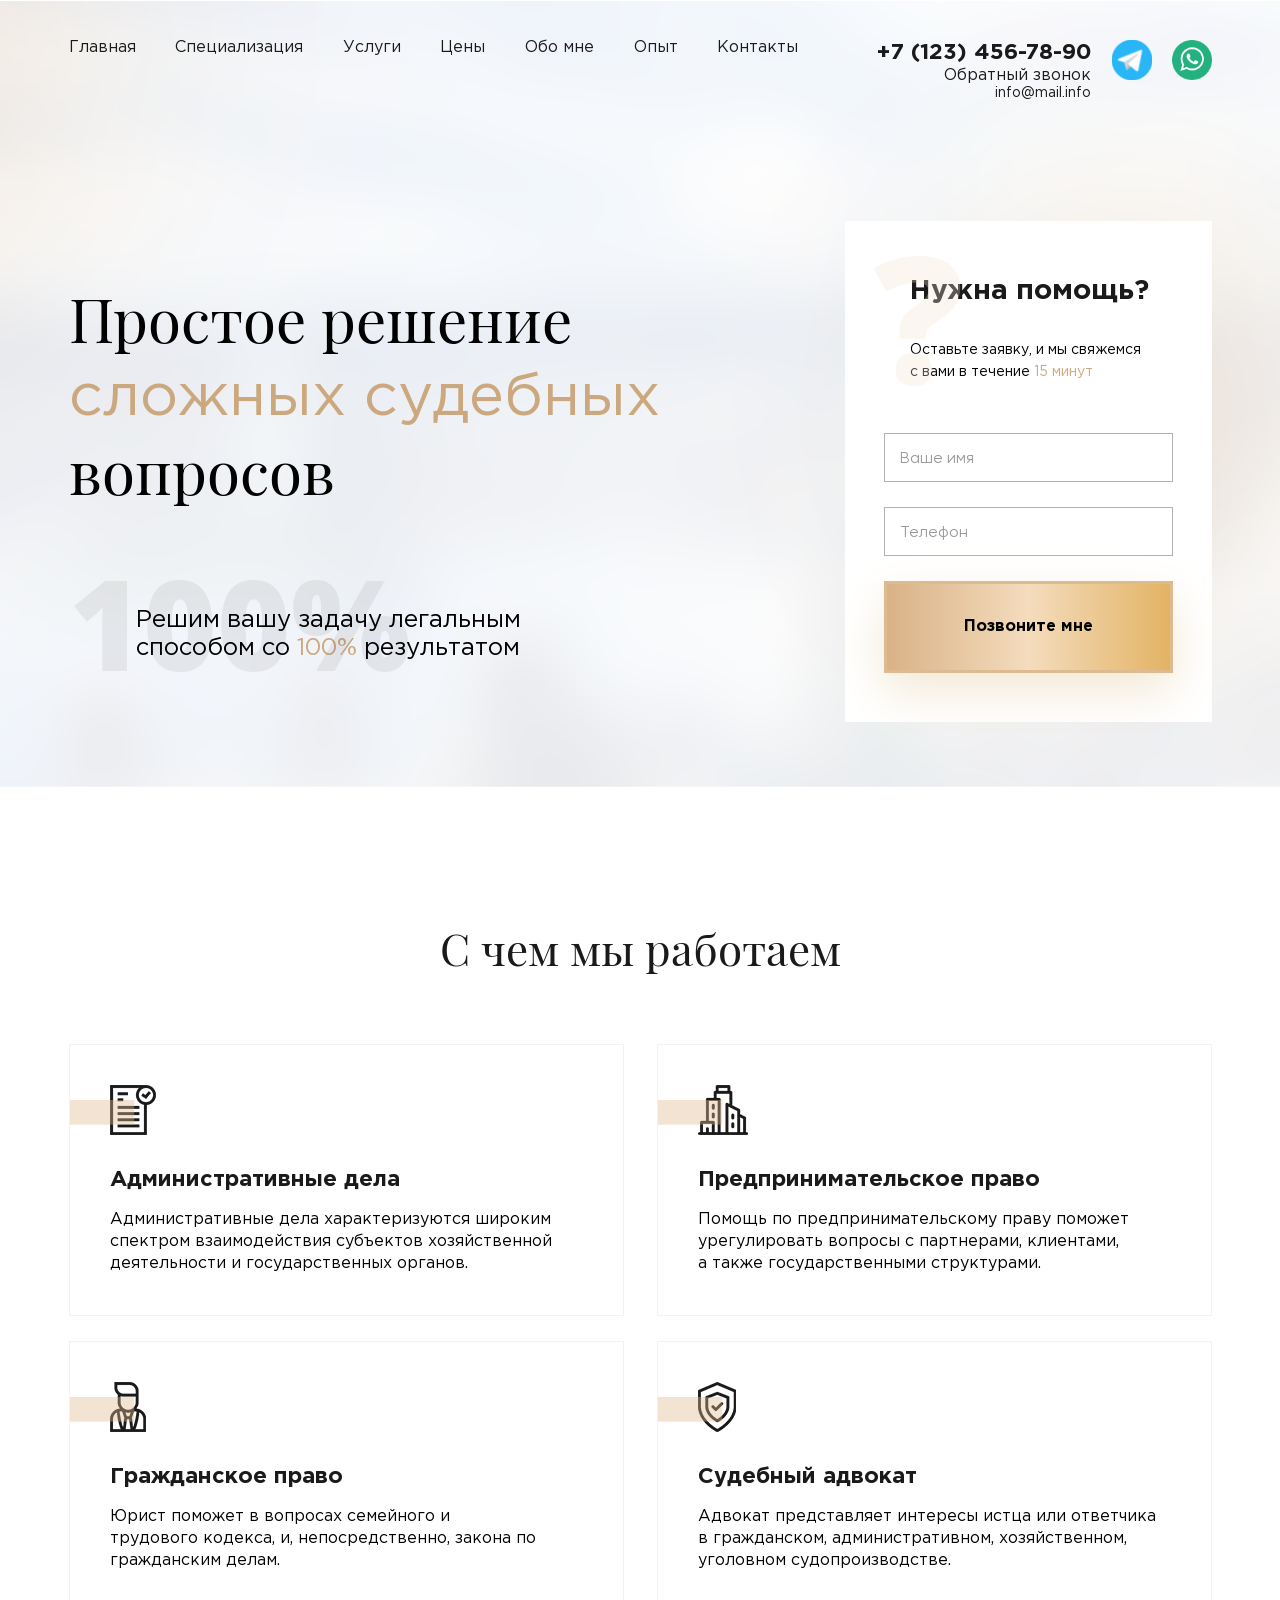
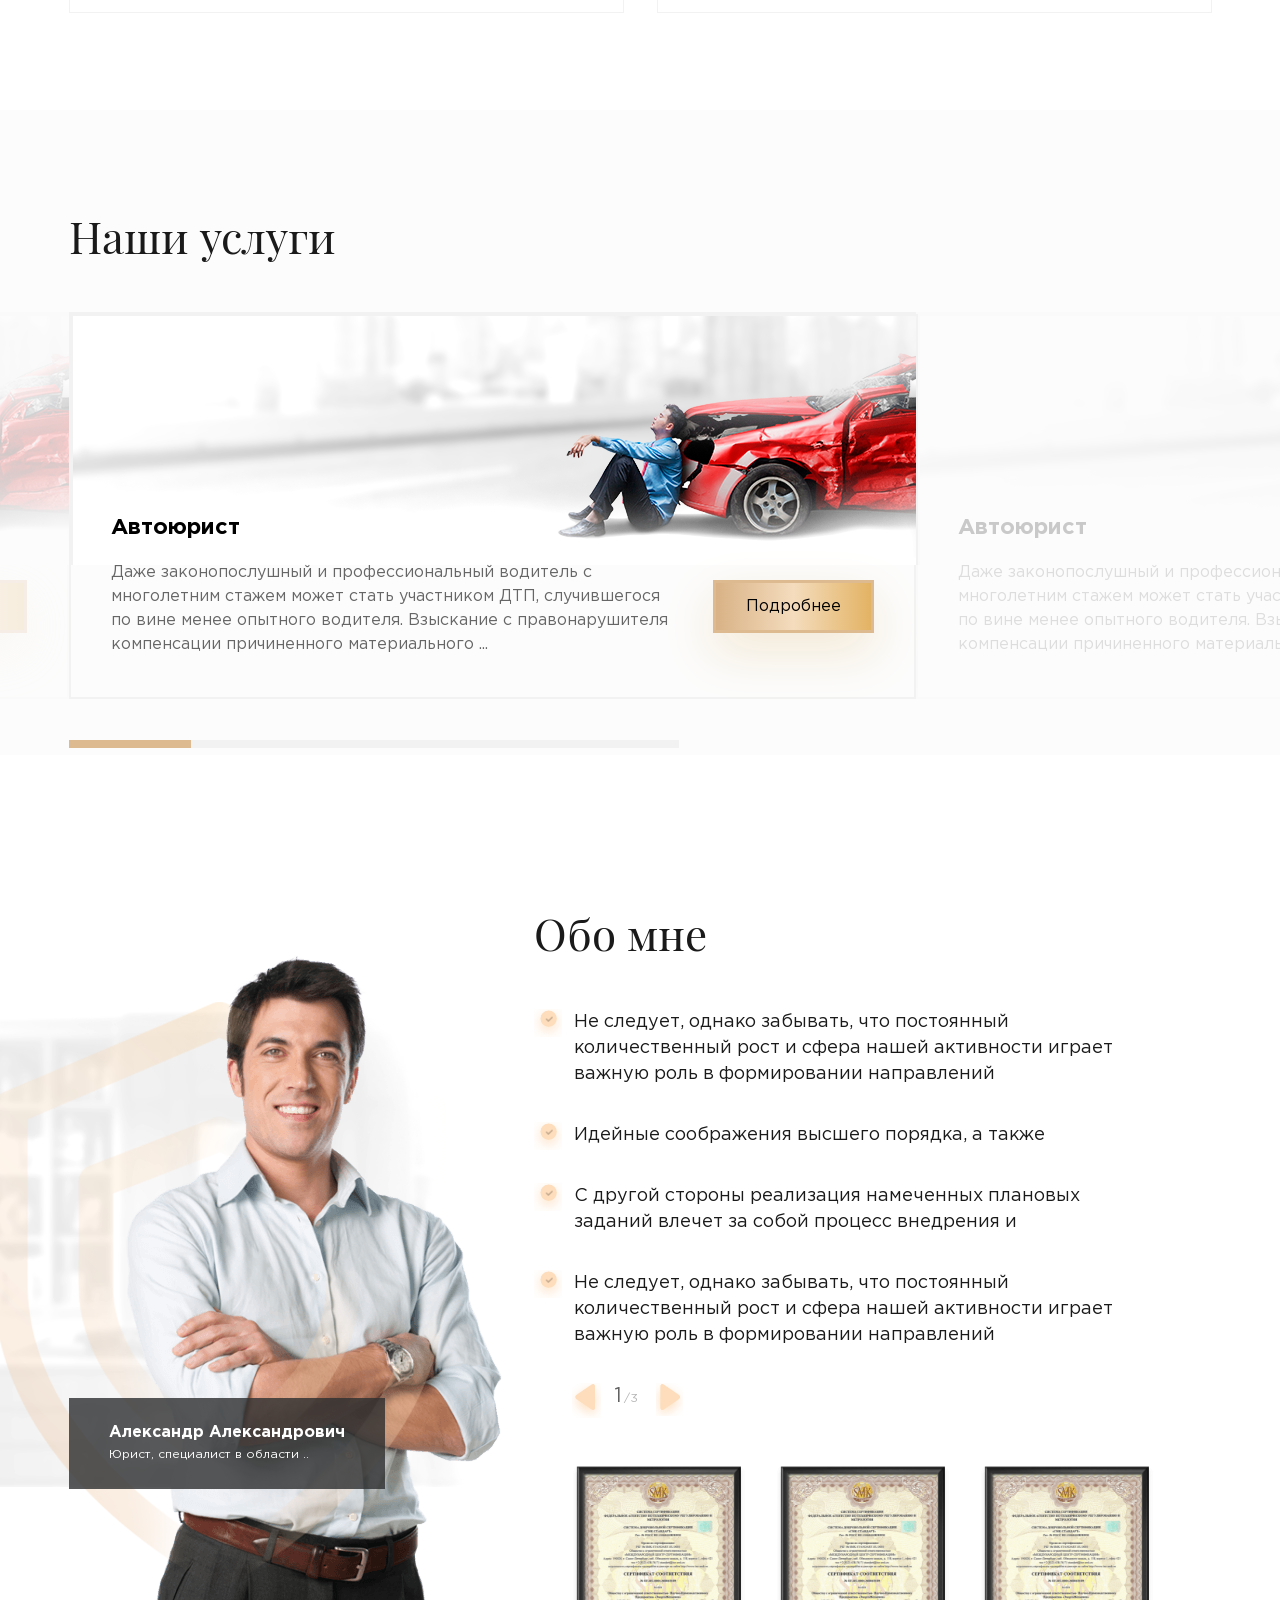
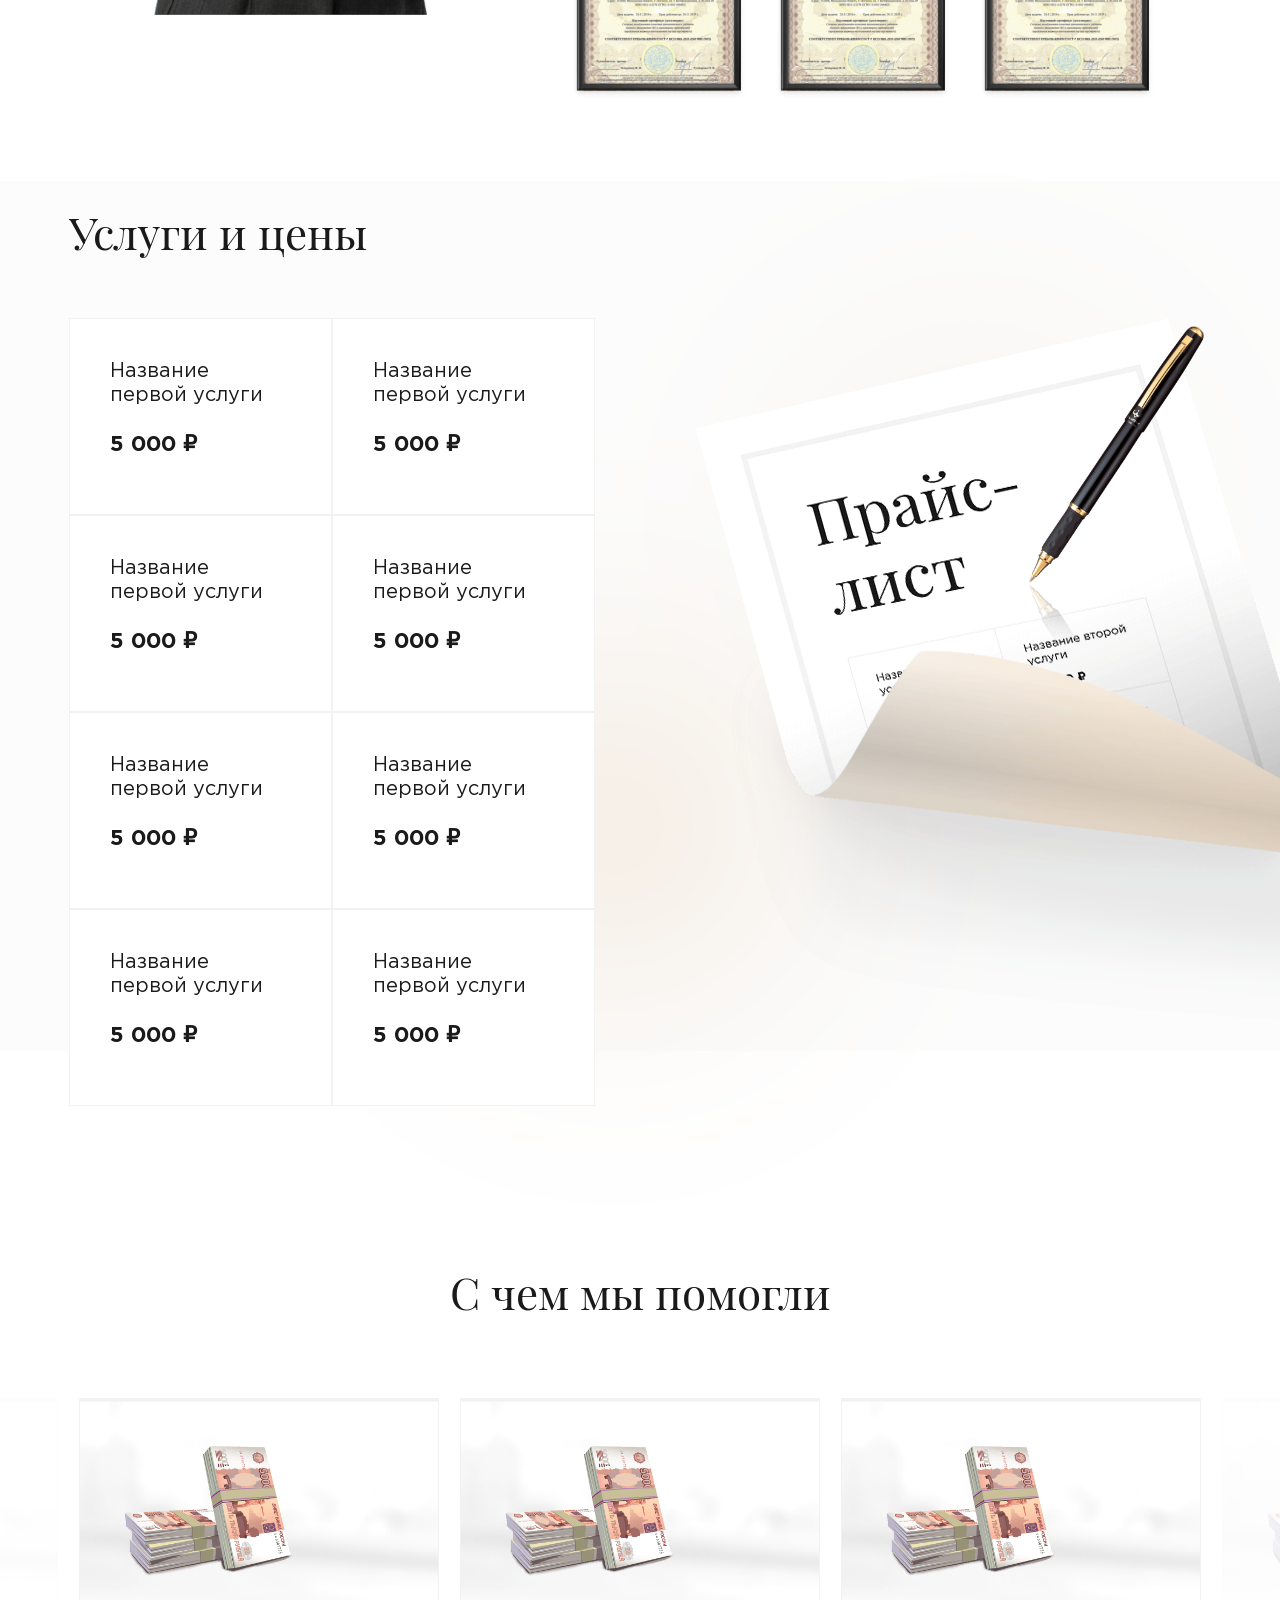
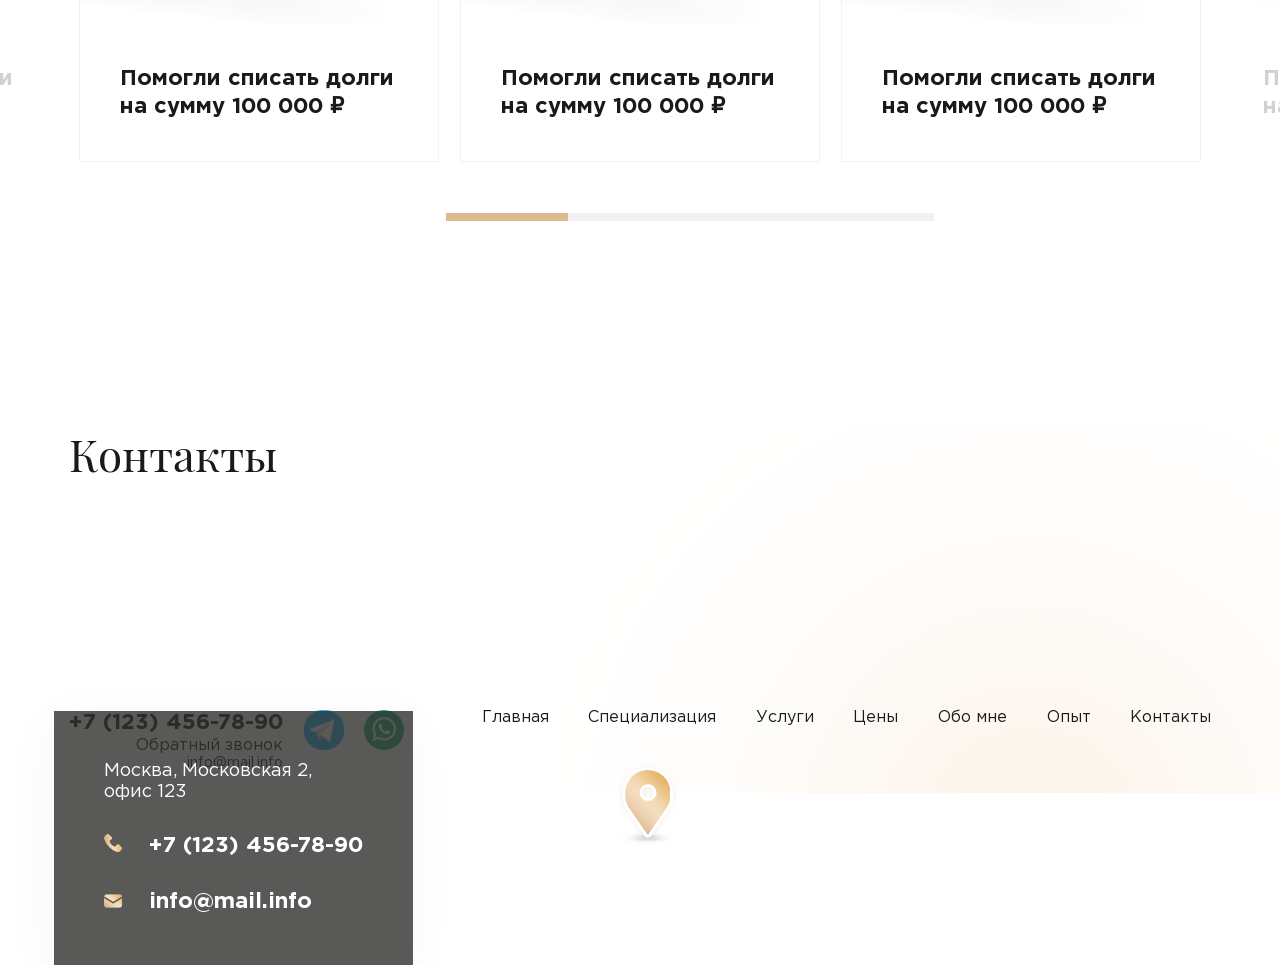
==== commit bf5327c4: "Add files via upload" ====
--- a/main.html
+++ b/main.html
@@ -126,7 +126,6 @@
                         <button class='main__form-btn'>Позвоните мне</button>
                     </form>
                 </div>
-
             </div>
         </div>
     </main>
@@ -193,9 +192,6 @@
             </div>
         </div>
     </section>
-
-
-
     <section class="services">
         <div class="conteiner">
             <div class="title services__title">
@@ -312,7 +308,6 @@
             </div>
         </div>
     </section>
-
     <section class="about">
         <div class="conteiner">
             <div class="title about__title-1">
@@ -322,14 +317,17 @@
             </div>
             <div class="about__wrapp">
                 <div class="about__wrapp-img">
-                    <img src="images/about__foto.png" alt="">
-                    <div class="about__wrapp-img-content">
-                        <h3>
-                            Александр Александрович
-                        </h3>
-                        <p>
-                            Юрист, специалист в области ..
-                        </p>
+                    <div class="about__wrapp-img-back"></div>
+                    <div class="about__img">
+                        <img src="images/about__foto.png" alt="">
+                        <div class="about__wrapp-img-content">
+                            <h3>
+                                Александр Александрович
+                            </h3>
+                            <p>
+                                Юрист, специалист в области ..
+                            </p>
+                        </div>
                     </div>
                 </div>
                 <div class="about__wrapp-conteiner">
@@ -359,7 +357,6 @@
                         <div class="about__slaider-box">
                             <img src="images/diplom.png" alt="">
                         </div>
-
                         <div class="about__slaider-box">
                             <img src="images/diplom__2.png" alt="">
                         </div>
@@ -367,17 +364,11 @@
                         <div class="about__slaider-box">
                             <img src="images/diplom__3.png" alt="">
                         </div>
-
-                        <div class="about__slaider-box">
-                            <img src="images/diplom__3.png" alt="">
-                        </div>
-                    </div>
-                </div>
-
+                    </div>
+                </div>
             </div>
         </div>
     </section>
-
     <section class="pay">
         <div class="conteiner">
             <div class="title pay__title">
@@ -554,12 +545,9 @@
                         </p>
                     </div>
                 </div>
-
-
             </div>
         </div>
     </section>
-
     <section class="contacts">
         <div class="conteiner">
             <div class="title contacts__title">
@@ -582,16 +570,36 @@
                 </div>
                 <img class='icon-map' src="images/map__marker.png" alt="">
                 <div class="contacts__wrapp-map">
-
-                    <div id="map" style="max-width: 1140px; height: 600px; filter: rgb(29, 27, 27);"></div>
+                    <div id="map" class="smallMap" style="max-width: 1140px;  filter: rgb(29, 27, 27);">
+                    </div>
                 </div>
             </div>
         </div>
     </section>
-
     <footer class="footer">
         <div class="conteiner">
             <div class="footer__wrapper">
+                <div class="footer__box">
+                    <div class="footer__box-conteiner ">
+                        <a class="footer__conteiner-link footer-tell" href="tel:+71234567890">
+                            +7 (123) 456-78-90
+                        </a>
+                        <a class="footer__conteiner-link footer-form" href="#">
+                            Обратный звонок
+                        </a>
+                        <a class="footer__conteiner-link footer-mail" href="mailto:info@mail.info">
+                            info@mail.info
+                        </a>
+                    </div>
+                    <div class="footer__box-wrapp">
+                        <a class="footer__wrapp-link" href="#">
+                            <img src="images/telegram.png" alt="">
+                        </a>
+                        <a class="footer__wrapp-link" href="#">
+                            <img src="images/whatsapp.png" alt="">
+                        </a>
+                    </div>
+                </div>
                 <nav class="footer__menu">
                     <ul class="footer__menu-list">
                         <li class="footer__list-inner">
@@ -631,32 +639,10 @@
                         </li>
                     </ul>
                 </nav>
-                <div class="footer__box">
-                    <div class="footer__box-conteiner ">
-                        <a class="footer__conteiner-link footer-tell" href="tel:+71234567890">
-                            +7 (123) 456-78-90
-                        </a>
-                        <a class="footer__conteiner-link footer-form" href="#">
-                            Обратный звонок
-                        </a>
-                        <a class="footer__conteiner-link footer-mail" href="mailto:info@mail.info">
-                            info@mail.info
-                        </a>
-                    </div>
-                    <div class="footer__box-wrapp">
-                        <a class="footer__wrapp-link" href="#">
-                            <img src="images/telegram.png" alt="">
-                        </a>
-                        <a class="footer__wrapp-link" href="#">
-                            <img src="images/whatsapp.png" alt="">
-                        </a>
-                    </div>
-                </div>
+
             </div>
         </div>
     </footer>
-    -->
-
     <section class="windows">
         <div class="conteiner">
             <div id='windows__services' class="windows__services white-popup mfp-hide">
@@ -746,13 +732,11 @@
                 </div>
             </div>
         </div>
-
     </section>
-
     <script src="https://ajax.googleapis.com/ajax/libs/jquery/3.4.1/jquery.min.js"></script>
-    <script src="js/slick.min.js"></script>
     <script src="js/jquery.magnific-popup.js"></script>
     <script src="js/jquery.fancybox.min.js"></script>
+    <script src="js/slick.min.js"></script>
     <script>
         ymaps.ready(function () {
             var myMap = new ymaps.Map('map', {
@@ -792,18 +776,9 @@
             myMap.geoObjects
                 .add(myPlacemark)
                 .add(myPlacemarkWithContent);
-
-            var zoomControl = new ymaps.control.ZoomControl({
-                options: {
-                    size: "small"
-                }
-            });
-            myMap.controls.add(zoomControl);
-
         });
     </script>
     <script src="js/main.js"></script>
-
 </body>
 
 </html>
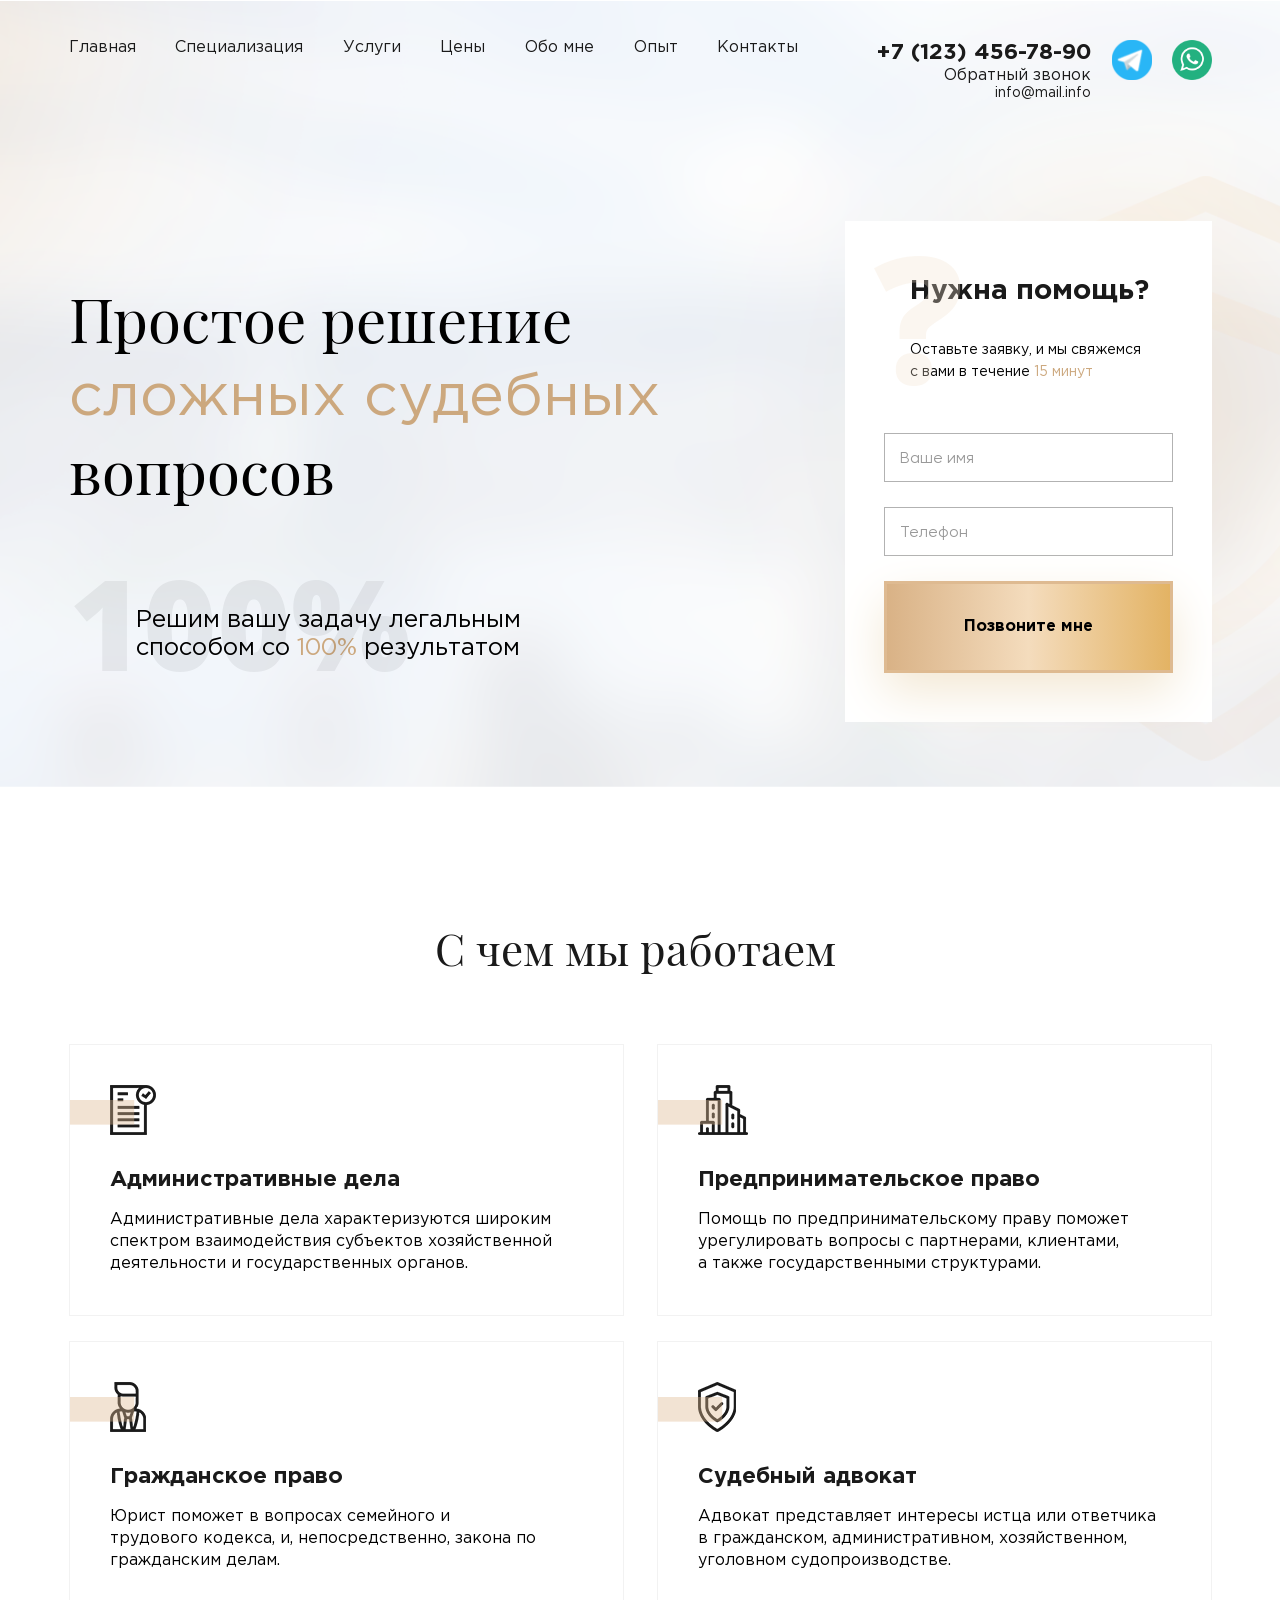
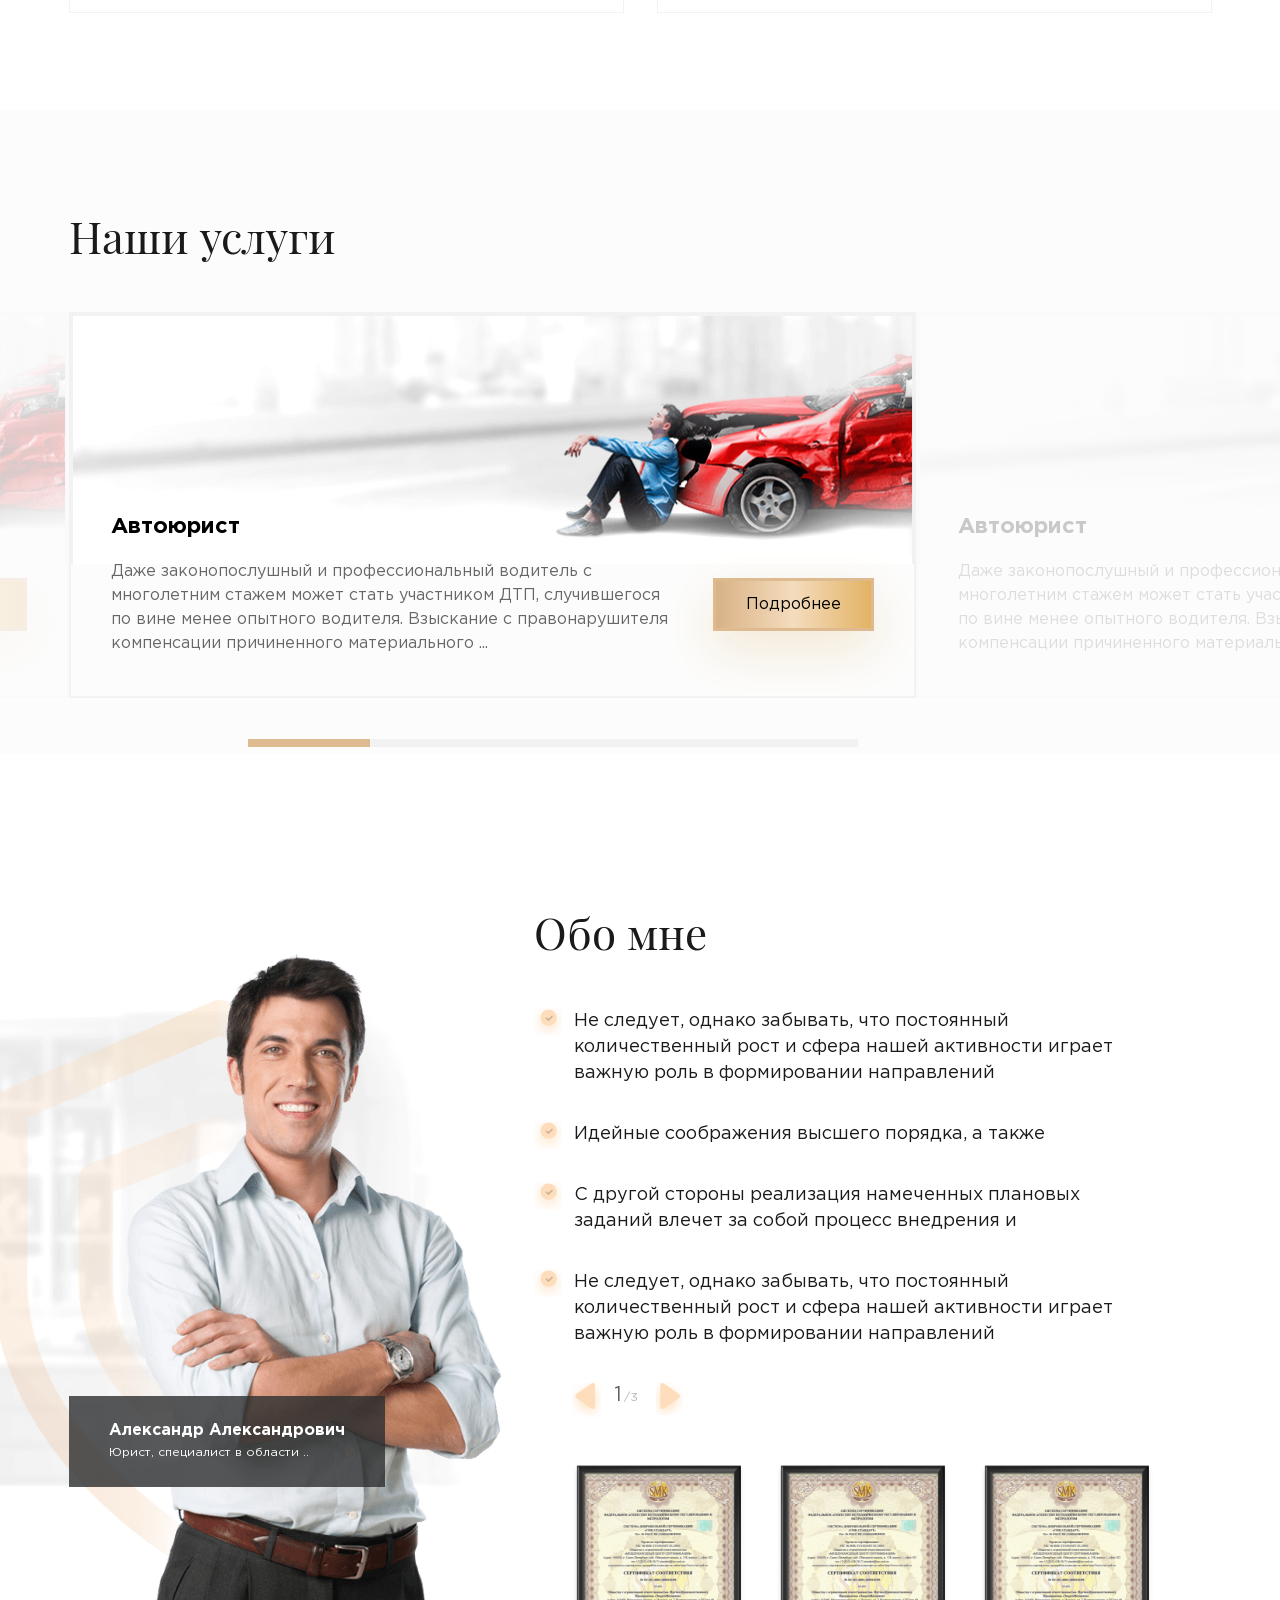
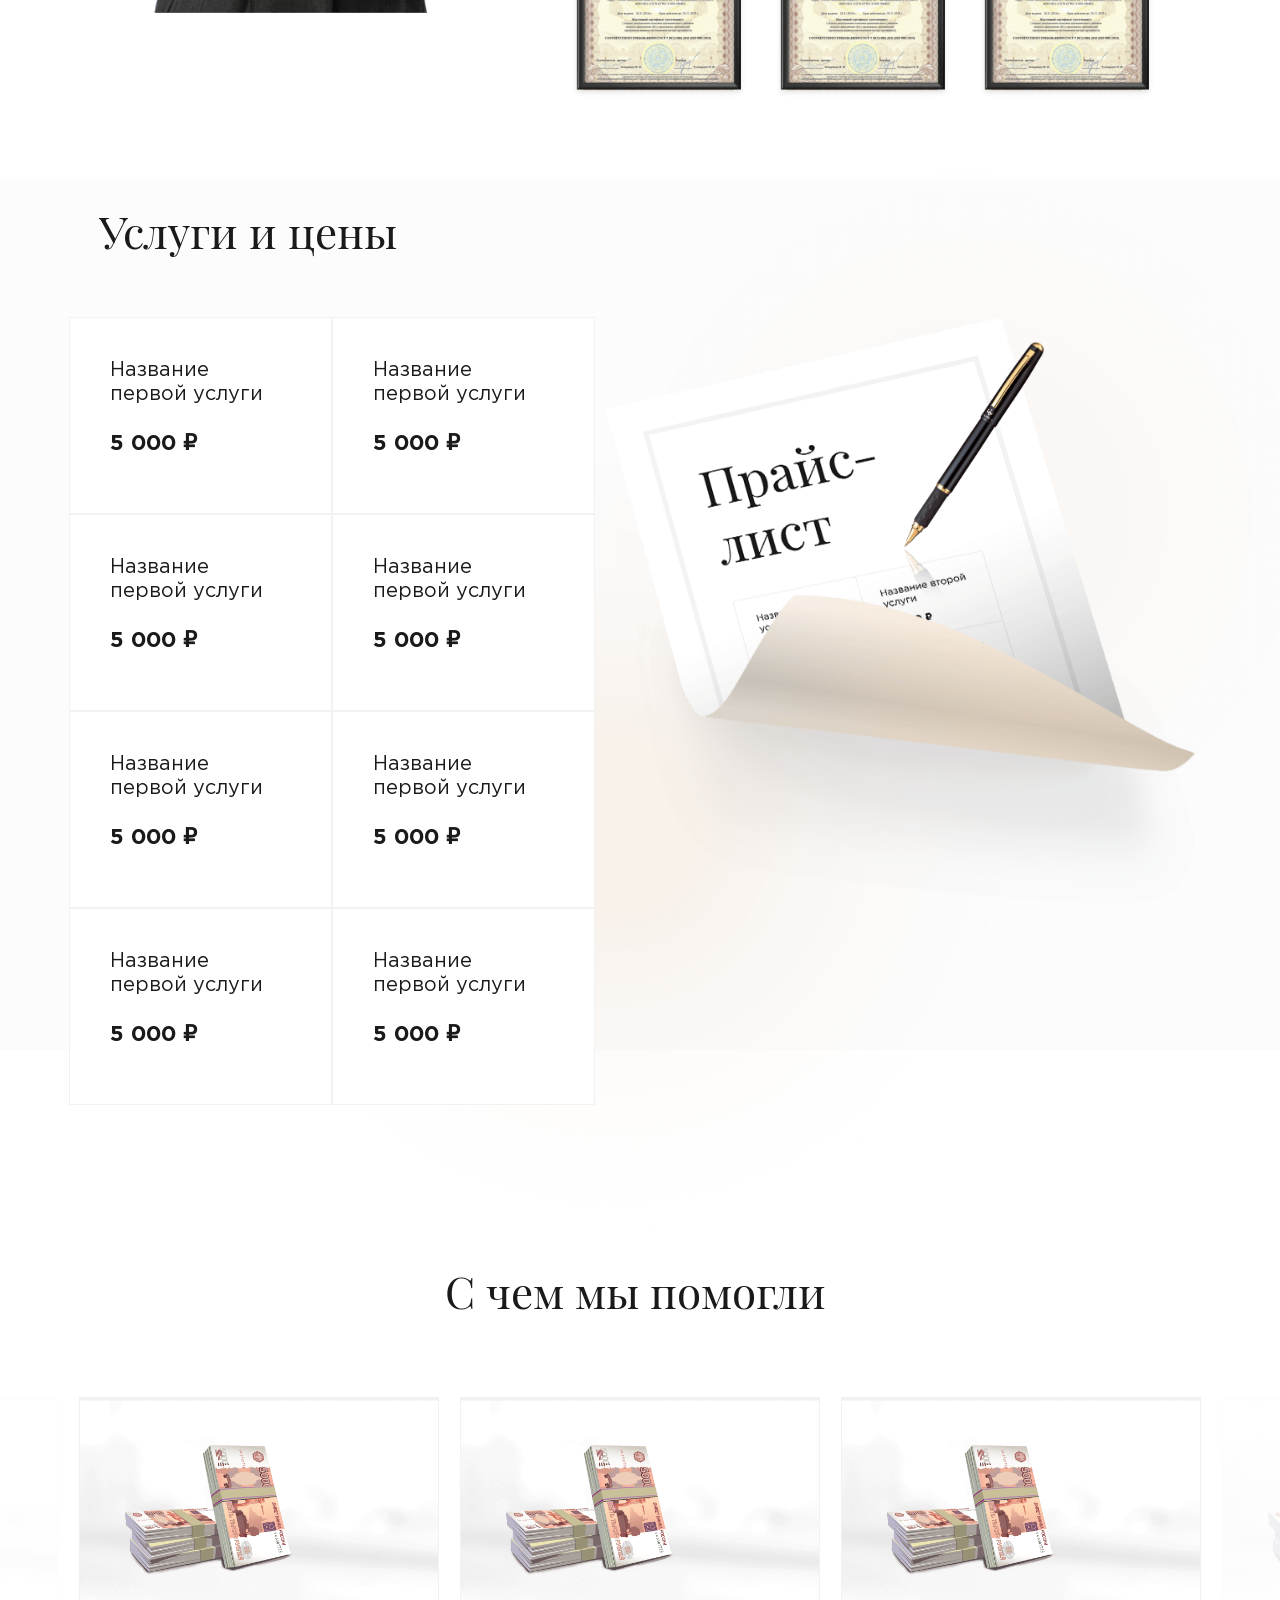
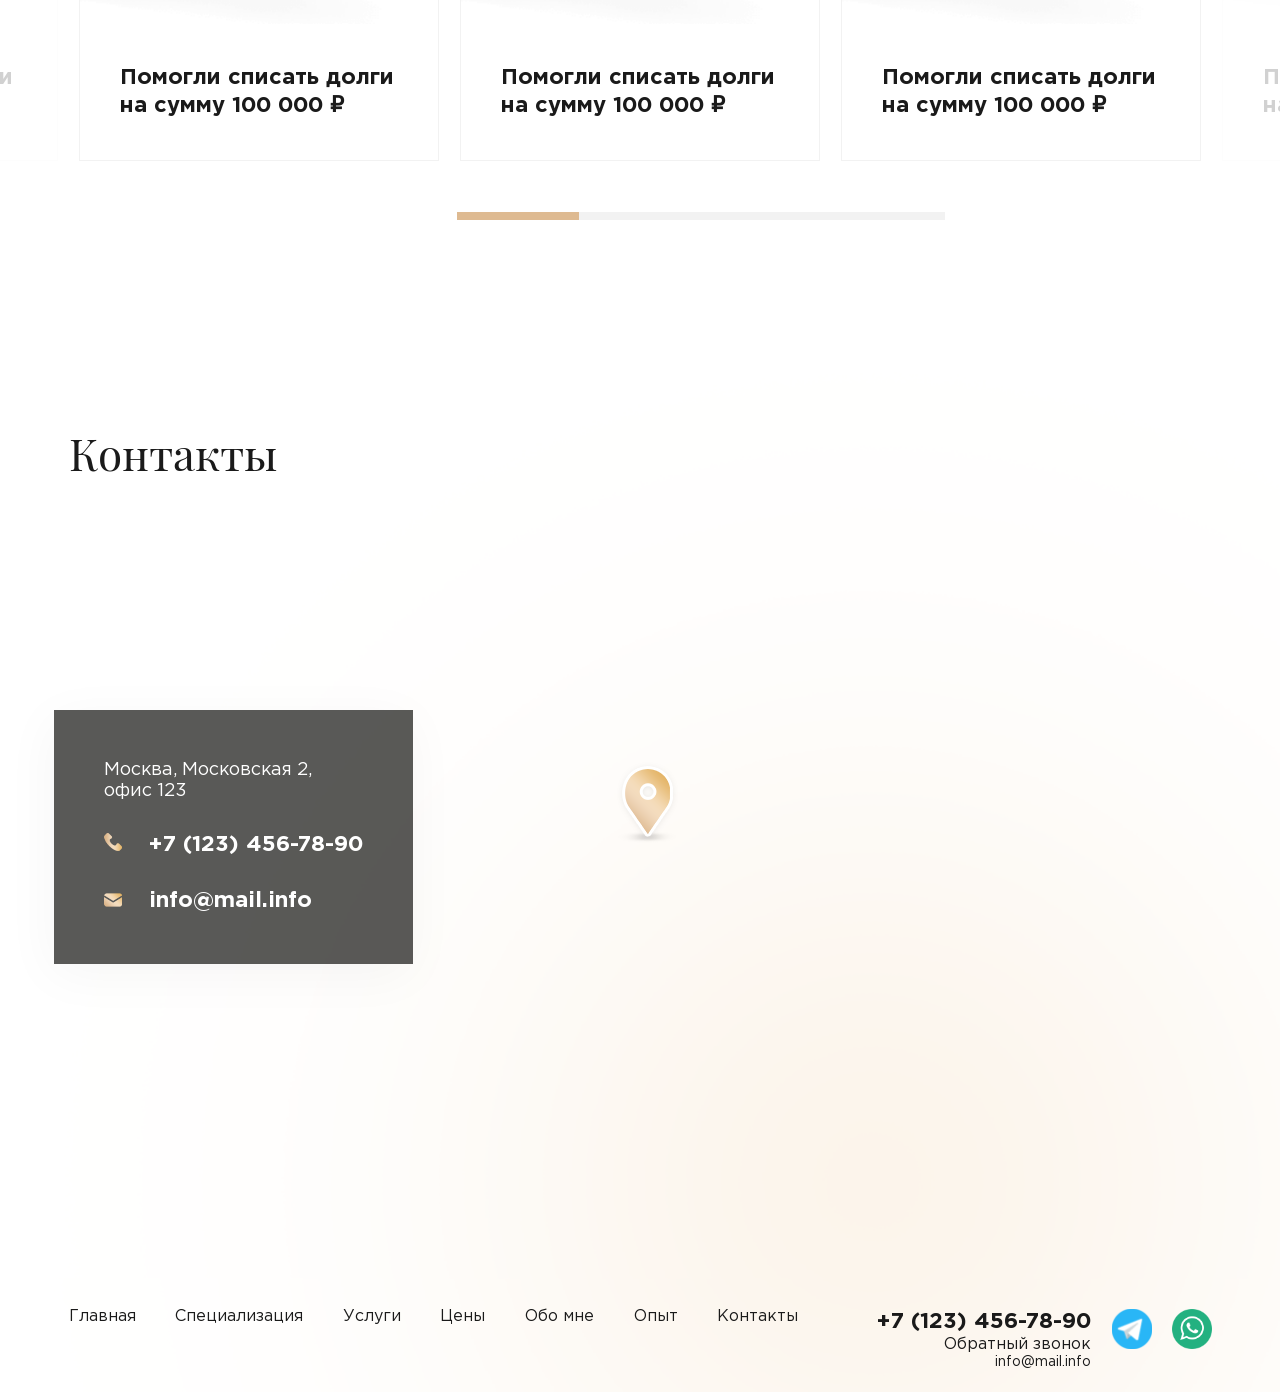
==== commit e240566a: "Add files via upload" ====
--- a/main.html
+++ b/main.html
@@ -503,7 +503,6 @@
                     С чем мы помогли
                 </h2>
             </div>
-
             <div class="help__slaider">
                 <div>
                     <div class="help__slaider-box">
@@ -639,7 +638,6 @@
                         </li>
                     </ul>
                 </nav>
-
             </div>
         </div>
     </footer>
@@ -749,7 +747,6 @@
                 MyIconContentLayout = ymaps.templateLayoutFactory.createClass(
                     '<div style="color: #FFFFFF; font-weight: bold;">$[properties.iconContent]</div>'
                 ),
-
                 myPlacemark = new ymaps.Placemark(myMap.getCenter(), {
                     hintContent: '',
                     balloonContent: ''
@@ -759,10 +756,7 @@
                     iconImageSize: [50, 70],
                     iconImageOffset: [-15, -76]
                 }),
-
-                myPlacemarkWithContent = new ymaps.Placemark([55.76286004199862, 37.606497272758524], {
-
-                }, {
+                myPlacemarkWithContent = new ymaps.Placemark([55.76286004199862, 37.606497272758524], {}, {
                     iconLayout: 'default#imageWithContent',
                     iconImageHref: 'images/map__marker.png',
                     iconImageSize: [50, 70],
--- a/css/style.css
+++ b/css/style.css
@@ -180,10 +180,11 @@
     line-height: 52px;
     color: #1A1A1A;
     text-align: center;
-
+    padding-right: 10px;
     padding-bottom: 70px;
 }
 
+/*--------------slider-----------------*/
 .slick-slide {
     opacity: 0.2;
     transition: .4s;
@@ -193,6 +194,74 @@
     opacity: 1;
 }
 
+.slick-dots {
+    display: flex;
+    justify-content: center;
+    padding-top: 40px;
+    width: 122px;
+    position: relative;
+    right: -50%;
+}
+
+
+.slick-dots button {
+    width: 122px;
+    height: 8px;
+    background: #F2F2F2;
+    border: none;
+    color: rgba(255, 255, 255, 0);
+}
+
+.slick-active button {
+    width: 122px;
+    height: 8px;
+    background: #DEBA91;
+}
+
+/*-------------slick media----------------*/
+@media(max-width: 850px) {
+    .slick-dots {
+        right: -43%;
+    }
+}
+
+@media(max-width: 410px) {
+    .slick-dots {
+        right: -29%;
+    }
+}
+
+/*------------------help__slaider  slaider media----------------*/
+@media(max-width: 750px) {
+    .help__slaider .slick-dots {
+        right: -85%;
+    }
+}
+
+@media(max-width: 550px) {
+    .help__slaider .slick-dots {
+        right: -60%;
+    }
+}
+
+@media(max-width: 424px) {
+    .help__slaider .slick-dots {
+        right: -30%;
+    }
+}
+
+
+/*-------------pay__wrapp-slaider slaider media----------*/
+@media (max-width: 650px) {
+    .pay__wrapp-slaider .slick-dots button {
+        width: 97px;
+    }
+
+    .pay__wrapp-slaider .slick-dots {
+        right: -33%;
+    }
+}
+
 
 /*-----------menu__burger------------*/
 .menu__burger {
@@ -202,6 +271,9 @@
     cursor: pointer;
 
     display: none;
+
+
+
 }
 
 .menu__burger::before,
@@ -247,7 +319,7 @@
 .burger__active::before {
     transform: rotate(45deg);
     top: 22px;
-    background-color: rgb(250, 24, 24);
+    background-color: #CCA87E;
 
 }
 
@@ -259,7 +331,7 @@
     width: 56px;
     transform: rotate(-45deg);
     bottom: 9px;
-    background-color: rgb(250, 24, 24);
+    background-color: #CCA87E;
 
 }
 
@@ -356,18 +428,71 @@
 
 @media(max-width: 920px) {
     .menu {
-        display: none;
+        position: absolute;
+        width: 100%;
+        background: #ededee;
+        top: 0;
+        left: 0;
+        overflow-y: auto;
+        z-index: 333;
+
+        transform: translateY(-150%);
+        transition: .4s;
+
+    }
+
+    .header__active {
+        overflow-y: auto;
+        min-height: 100vh;
+    }
+
+    .menu__active {
+        transform: translateY(0);
+
+    }
+
+    .header__box-wrapp {
+        position: absolute;
+        left: 0;
+        top: 30px;
+        z-index: 333;
+        transform: translateY(-250%);
+        transition: .4s;
+    }
+
+    .header__box-wrapp__active {
+        transform: translateY(0)
+    }
+
+    .look {
+        overflow: hidden;
+    }
+
+    .menu__list-link {
+        font-size: 24px;
+        line-height: 64px;
+        z-index: 333;
+    }
+
+    .menu__list {
+        display: block;
+        padding-top: 90px;
+        padding-left: 30px;
+        padding-bottom: 50px;
     }
 
     .menu__burger {
         display: block;
         margin-top: 5px;
-    }
-}
-
-@media(max-width:500px) {
-    .header__box-wrapp {
-        display: none;
+        z-index: 3;
+    }
+
+    .burger__active {
+        position: absolute;
+        right: 67px;
+        top: 20px;
+        z-index: 343;
+
     }
 }
 
@@ -378,6 +503,7 @@
     padding: 220px 0 100px;
     position: relative;
     top: -100px;
+    overflow: hidden;
 }
 
 .main__wrapper {
@@ -563,11 +689,7 @@
 
 /*-------------media main-----------*/
 
-@media(max-width: 1680px) {
-    .main__form-back {
-        display: none;
-    }
-}
+@media(max-width: 1680px) {}
 
 @media(max-width: 940px) {
     .main__form {
@@ -692,7 +814,7 @@
 }
 
 @media(max-width: 540px) {
-    .job__title h2 {
+    .title h2 {
         font-size: 30px;
         line-height: 10px;
     }
@@ -740,7 +862,6 @@
 .services {
     background: #fcfcfc;
     overflow: hidden;
-
 }
 
 .services__title h2 {
@@ -748,8 +869,13 @@
     padding: 100px 0 50px;
 }
 
-.services__slaider {
-    width: 847px;
+.services__slaider,
+.services__box-img {
+    max-width: 847px;
+}
+
+.services__box-img img {
+    width: 100%;
 }
 
 .services__slaider-box {
@@ -806,38 +932,44 @@
 }
 
 /*-------------services slaider-------------*/
-.services__slaider .slick-dots {
-    margin-top: 40px;
-}
 
 .services__slaider .slick-list {
     overflow: visible;
 }
 
-.slick-dots {
-    display: flex;
-    width: 122px;
-}
-
-
-.slick-dots button {
-    width: 122px;
-    height: 8px;
-    background: #F2F2F2;
-    border: none;
-    color: rgba(255, 255, 255, 0);
-}
-
-.slick-active button {
-    width: 122px;
-    height: 8px;
-    background: #DEBA91;
+/*--------services media-------------*/
+@media(max-width: 860px) {
+    .services__box-content {
+        display: block;
+    }
+}
+
+@media(max-width: 650px) {
+    .slick-dots button {
+        width: 50px;
+    }
+
+    .slick-active button {
+        width: 100px;
+    }
+}
+
+@media(max-width: 550px) {
+    .services__box-content {
+        padding: 10px;
+        top: -19px;
+    }
+
+    .services__box-img img {
+        height: 200px;
+    }
 }
 
 /*----------------about---------------*/
 .about {
     background: url('../images/about__back.png') no-repeat center center;
     background-size: contain;
+    overflow: hidden;
 }
 
 .about__title-1 {
@@ -861,13 +993,23 @@
     z-index: 2;
 }
 
-.about__wrapp-img::before {
+.about__wrapp-img-back {
+    position: relative;
+    z-index: 0;
+    height: 0;
+}
+
+.about__img {
+    position: relative;
+    z-index: 1;
+}
+
+.about__wrapp-img-back::before {
     content: url('../images/about__back-2.png');
     position: absolute;
     top: 55px;
     left: -107px;
 }
-
 
 
 .about__wrapp-img-content {
@@ -1008,6 +1150,187 @@
     left: 85px;
 }
 
+/*--------------media about--------------*/
+@media(max-width:1120px) {
+    .about {
+        background: #fff;
+    }
+
+    .about__wrapp-img-back {
+        display: none;
+    }
+
+    .about__wrapp {
+        display: block;
+        align-items: center;
+        padding-top: 0;
+        overflow: hidden;
+    }
+
+    .about__title-1 {
+        display: block;
+        padding-top: 180px;
+    }
+
+    .about__title-1 h2 {
+        padding: 0;
+    }
+
+    .about__title-2 {
+        display: none;
+    }
+
+    .about__wrapp-img {
+        background: url('../images/about__mobil-img.png') repeat center center;
+        background-size: contain;
+
+
+        width: 100%;
+        margin: 0 auto 64px;
+    }
+
+    .about__img {
+        position: relative;
+        width: 350px;
+        margin: 0 auto;
+    }
+
+    .about__wrapp-conteiner {
+        margin: 0 auto;
+    }
+
+    .pagingInfo {
+        display: inline-block;
+        left: 44%;
+        transform: translateX(-50%);
+    }
+
+    .slick-next {
+        left: 55%;
+    }
+
+    .slick-prev {
+        left: 42%;
+    }
+
+    .about__slaider {
+        left: 0;
+    }
+
+}
+
+@media(max-width: 670px) {
+
+    .about__slaider-box img {
+        width: 150px;
+    }
+
+    .about__slaider-box::before {
+        transform: scale(.9);
+        top: -15px;
+        left: -13px;
+    }
+
+    .about__slaider-img {
+        width: 150px;
+    }
+
+    .about__slaider {
+        max-width: 500px;
+        margin: 0 auto;
+    }
+
+    .slick-prev {
+        position: absolute;
+        left: 39%;
+    }
+
+    .slick-next {
+        position: absolute;
+        left: 56%;
+    }
+}
+
+
+@media(max-width: 580px) {
+    .about__title-1 h2 {
+        padding-bottom: 10px;
+    }
+
+
+    .about__img img {
+        width: 320px;
+        margin: 0 auto;
+    }
+
+    .about__wrapp-img-content {
+        top: 320px;
+        padding: 14px 15px;
+    }
+
+    .about__wrapp-img-content h3 {
+        font-size: 12px;
+    }
+
+    .about__wrapp-img-content p {
+        font-size: 10px;
+    }
+}
+
+@media(max-width: 520px) {
+    .about__slaider {
+        max-width: 362px;
+    }
+
+    .about__img {
+        width: 300px;
+    }
+
+    .slick-next {
+        position: absolute;
+        left: 60%;
+    }
+
+    .pagingInfo::after,
+    .pagingInfo::before {
+        content: '';
+    }
+
+}
+
+@media(max-width: 410px) {
+    .about__img img {
+        width: 247px;
+        margin: 0 auto;
+    }
+
+    .about__wrapp-img-content {
+        top: 251px;
+    }
+
+}
+
+@media(max-width: 360px) {
+
+    .about__slaider {
+        max-width: 160px;
+        margin: 0 auto;
+    }
+
+    .slick-prev {
+        left: 26%;
+    }
+
+    .slick-next {
+        left: 81%;
+    }
+
+
+}
+
+
+
+
 /*----------------pay__title-------------*/
 .pay {
     background: url('../images/pay__conteiner-background.png') no-repeat center right/cover;
@@ -1015,8 +1338,9 @@
 }
 
 .pay__title h2 {
-    padding: 100px 0 60px;
+    padding: 100px 30px 60px;
     text-align: left;
+
 }
 
 .pay__wrapp {
@@ -1087,6 +1411,117 @@
     left: 334px;
 }
 
+/*-------------media pay-----------*/
+@media(max-width: 1550px) {
+    .pay__wrapp-conteiner {
+        left: 10px;
+    }
+}
+
+@media(max-width: 1340px) {
+    .pay__wrapp-conteiner {
+        width: 600px;
+
+    }
+
+    .pay__wrapp-conteiner img {
+        width: 590px;
+    }
+
+    .pay__wrapp-conteiner .pay__conteiner-pen {
+        width: 140px;
+    }
+
+    .pay__conteiner-pen {
+        position: absolute;
+        top: 25px;
+        left: 299px;
+    }
+}
+
+@media(max-width: 1100px) {
+    .pay__wrapp {
+        flex-direction: column-reverse;
+        align-items: center;
+    }
+}
+
+.test {
+    width: 600px;
+}
+
+@media(max-width: 620px) {
+    .pay__wrapp-conteiner img {
+        width: 400px;
+    }
+
+    .pay__wrapp-conteiner {
+        width: 400px;
+        margin: 0 auto;
+    }
+
+    .pay__wrapp-conteiner .pay__conteiner-pen {
+        width: 79px;
+        top: 36px;
+        left: 209px;
+    }
+
+    .pay__slaider-conteiner {
+        display: block;
+        width: 400px;
+        margin: 0 auto;
+        flex-wrap: nowrap;
+    }
+
+    .pay__slaider-inner {
+        display: block;
+        width: 400px;
+    }
+
+    .pay__inner-box {
+        width: 250px;
+        display: flex;
+        justify-content: space-between;
+        align-items: baseline;
+    }
+
+    .pay__slaider-link {
+        opacity: 1;
+    }
+
+    .pay__wrapp-slaider {
+        width: 500px;
+    }
+}
+
+@media(max-width:550px) {
+    .pay__slaider-inner {
+        width: 300px;
+    }
+
+    .pay__wrapp-slaider {
+        width: 300px;
+    }
+}
+
+
+@media(max-width: 440px) {
+    .pay__wrapp-conteiner img {
+        width: 250px;
+    }
+
+    .pay__wrapp-conteiner {
+        width: 250px;
+    }
+
+    .pay__wrapp-conteiner .pay__conteiner-pen {
+        width: 45px;
+        top: 38px;
+        left: 140px;
+    }
+
+}
+
 /*--------------help--------------*/
 .help {
     overflow: hidden;
@@ -1128,14 +1563,44 @@
     padding: 40px;
 }
 
-.help__slaider .slick-dots {
-    margin: 40px auto 200px 33%;
+/*------------help--------------*/
+@media(max-width: 1110px) {
+    .help__slaider {
+        max-width: 780px;
+    }
+}
+
+@media(max-width: 753px) {
+    .help__slaider {
+        max-width: 340px;
+    }
+
+}
+
+
+
+
+@media(max-width: 340px) {
+    .help__slaider-box {
+        width: 270px;
+    }
+
+    .help__box-img {
+        width: 270px
+    }
+
+    .help__slaider-box p {
+        font-size: 15px;
+        line-height: 25px;
+        padding: 20px;
+    }
 }
 
 /*-------------contacts--------------------*/
 .contacts {
     background: url('../images/contact__background.png') no-repeat center right/cover;
     padding-bottom: 243px;
+    padding-top: 200px;
 }
 
 .contacts__title h2 {
@@ -1217,6 +1682,33 @@
     bottom: -31px;
 }
 
+.smallMap {
+    height: 300px;
+}
+
+#map {
+    height: 600px;
+}
+
+
+@media(max-width: 745px) {
+    #map {
+        height: 700px;
+    }
+
+    .icon-map {
+        top: 482px;
+        left: 44%;
+    }
+}
+
+@media(max-width: 400px) {
+    .contacts__wrapp-box {
+        padding: 20px;
+    }
+}
+
+
 /*--------------footer--------------------*/
 
 .footer {
@@ -1226,6 +1718,7 @@
 
 .footer__wrapper {
     display: flex;
+    flex-direction: row-reverse;
     justify-content: space-between;
     padding-top: 40px;
 }
@@ -1299,6 +1792,87 @@
 
 .footer__wrapp-link {
     padding-left: 15px;
+}
+
+/*---------------media footer-------------*/
+
+@media(max-width: 1110px) {
+    .footer__menu {
+        width: 567px;
+    }
+}
+
+@media(max-width: 940px) {
+    .contacts {
+        background: #fff;
+        padding-bottom: 110px;
+
+    }
+
+    .footer {
+        margin: 0;
+        background: #fafafa;
+    }
+
+    .footer__wrapper {
+        display: block;
+    }
+
+    .footer__box {
+        flex-direction: row-reverse;
+        justify-content: space-between;
+    }
+
+    .footer__menu-list {
+        display: block;
+    }
+
+
+    .footer__list-link {
+        width: 225px;
+        font-size: 24px;
+        line-height: 64px;
+        border-top: 1px solid #ededed;
+        border-bottom: 1px solid #ededed;
+    }
+
+    .footer__menu {
+        width: 100%;
+    }
+
+    .footer-tell {
+        font-size: 24px;
+        line-height: 28px;
+    }
+
+    .footer-form {
+        font-size: 20px;
+        line-height: 24px;
+    }
+
+    .footer-mail {
+        font-size: 20px;
+        line-height: 24px;
+    }
+
+}
+
+@media(max-width: 420px) {
+    .footer__box {
+        flex-direction: column-reverse;
+        align-items: end;
+    }
+
+    .footer__box-wrapp {
+        padding-bottom: 30px;
+    }
+
+    .footer-tell,
+    .footer-form,
+    .footer-mail {
+        text-align: left;
+        padding-bottom: 30px;
+    }
 }
 
 /*-----------windows--------------*/
@@ -1539,6 +2113,50 @@
     right: 20px;
 }
 
-.ymaps-2-1-78-zoom {
-    height: 0px;
+/*---------------media window-----------*/
+@media(max-width: 1020px) {
+    .windows__form {
+        flex-direction: column;
+    }
+
+    .windows__form-input {
+        width: 270px;
+        margin-bottom: 20px;
+    }
+
+    .winddows__services-img img {
+        padding-right: 45px;
+    }
+
+    .windows__services-content {
+        padding: 50px 45px 25px 12px;
+    }
+
+    .windows__services-form p {
+        padding-left: 14px;
+    }
+
+}
+
+@media(max-width: 500px) {
+    .windows__price-box {
+        flex-direction: column;
+    }
+
+    .windows__price-box-inner {
+        padding-right: 0;
+        margin-bottom: 20px;
+    }
+
+    .mfp-close,
+    .mfp-close-btn-in .mfp-close {
+        top: 14px;
+    }
+
+}
+
+@media(max-width: 420px) {
+    .windows__form-btn {
+        padding: 20px 28px;
+    }
 }
